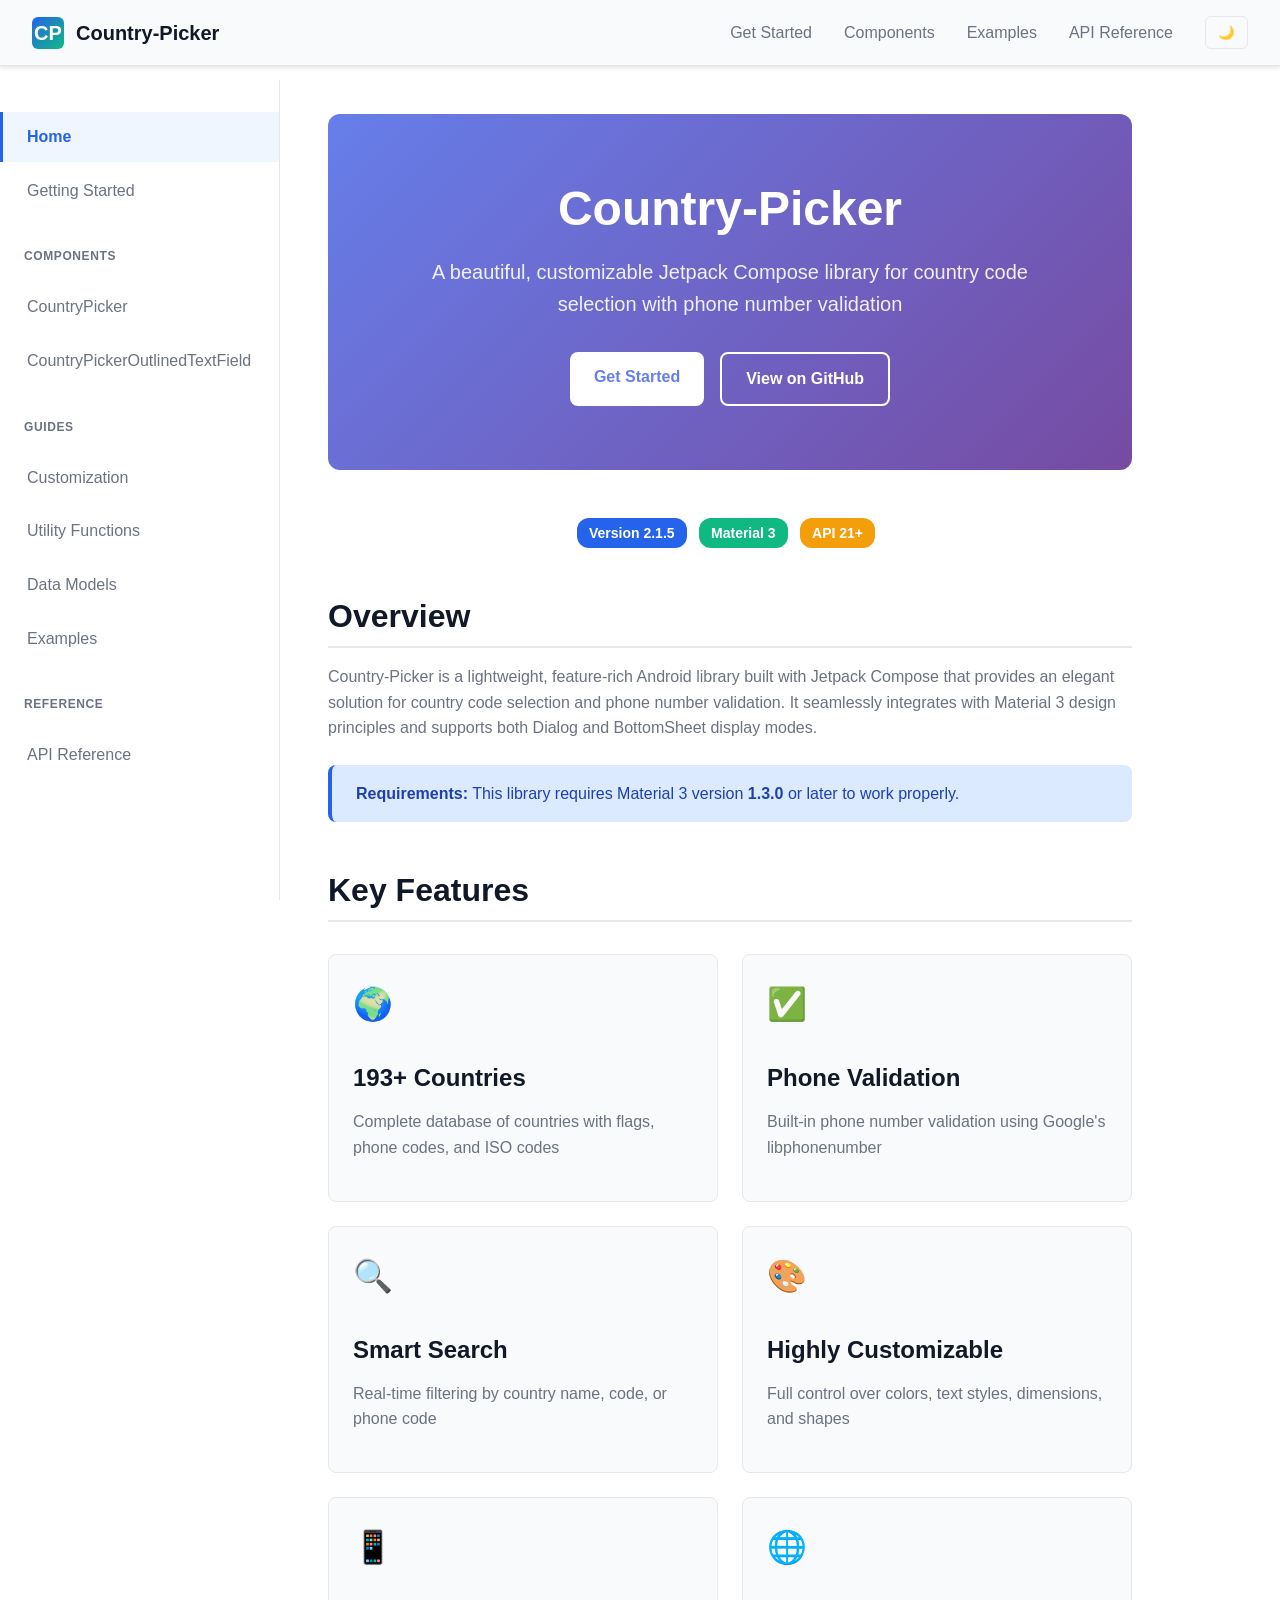
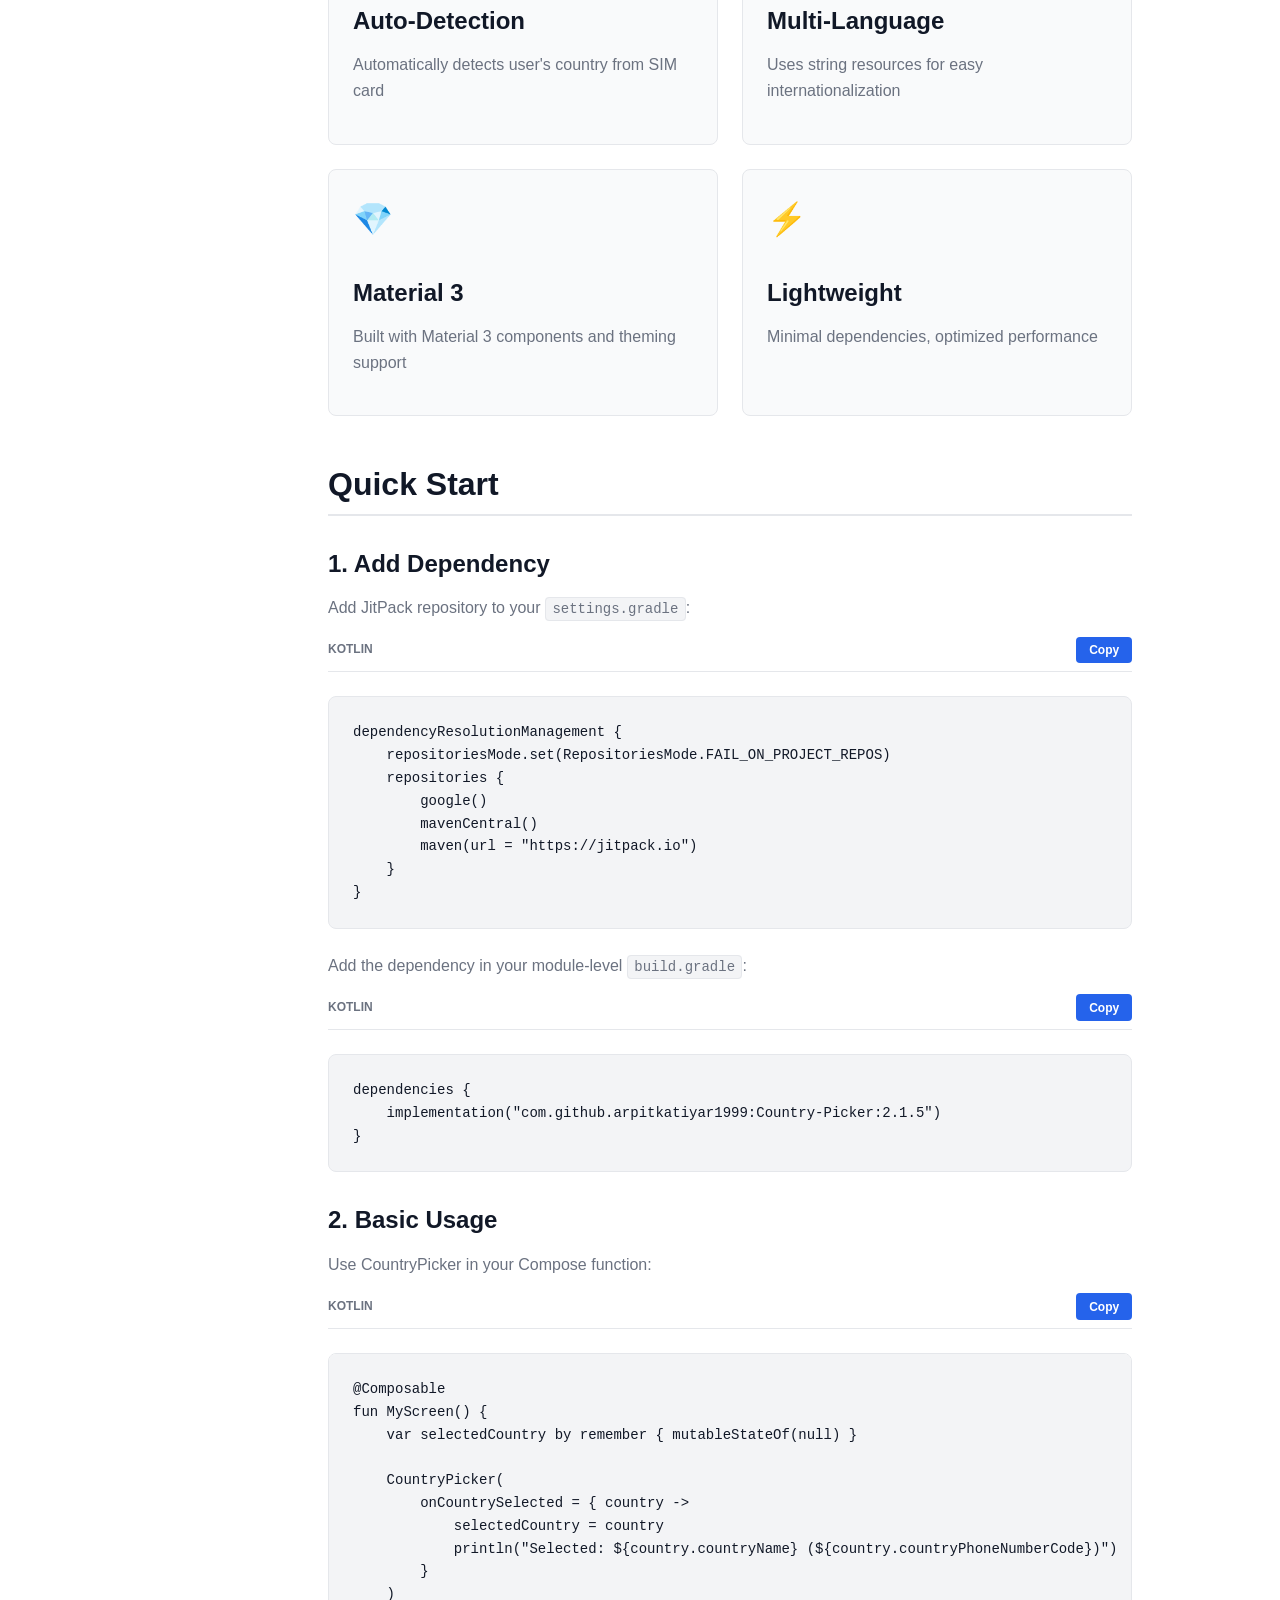
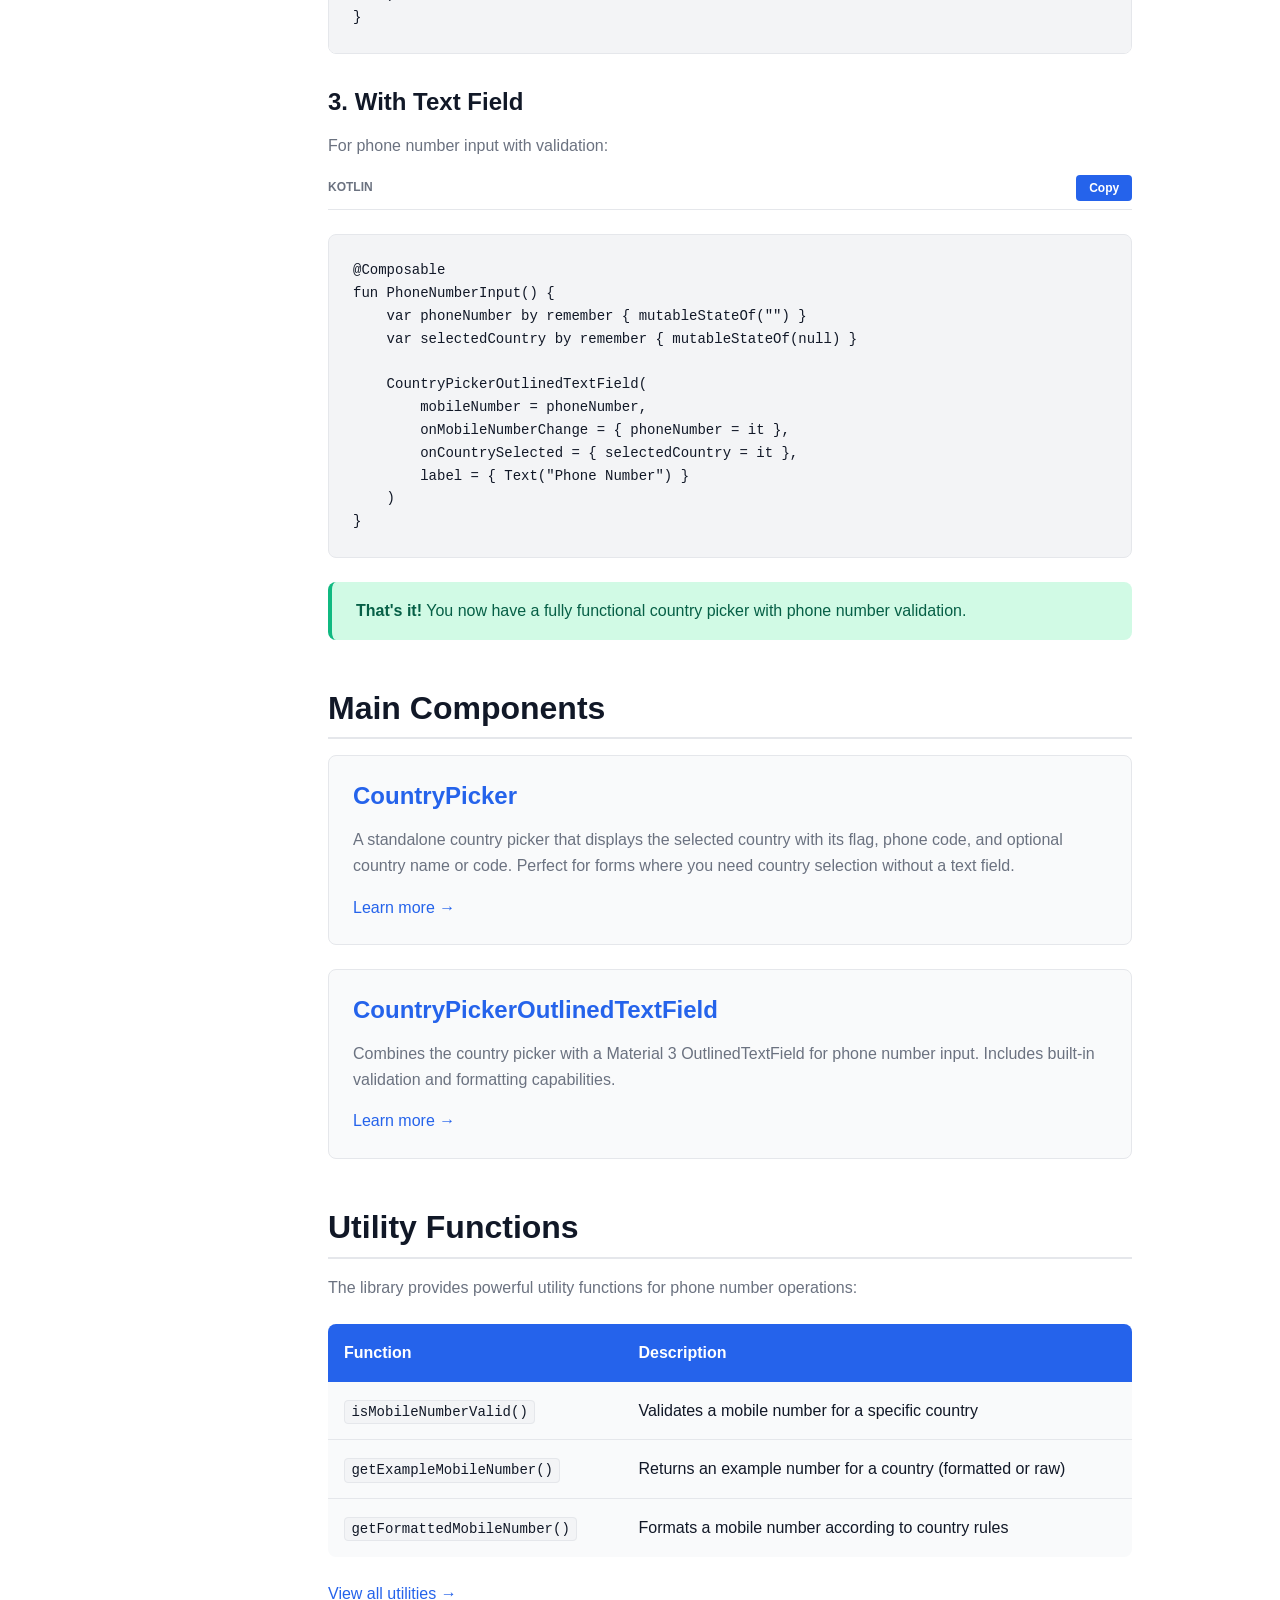
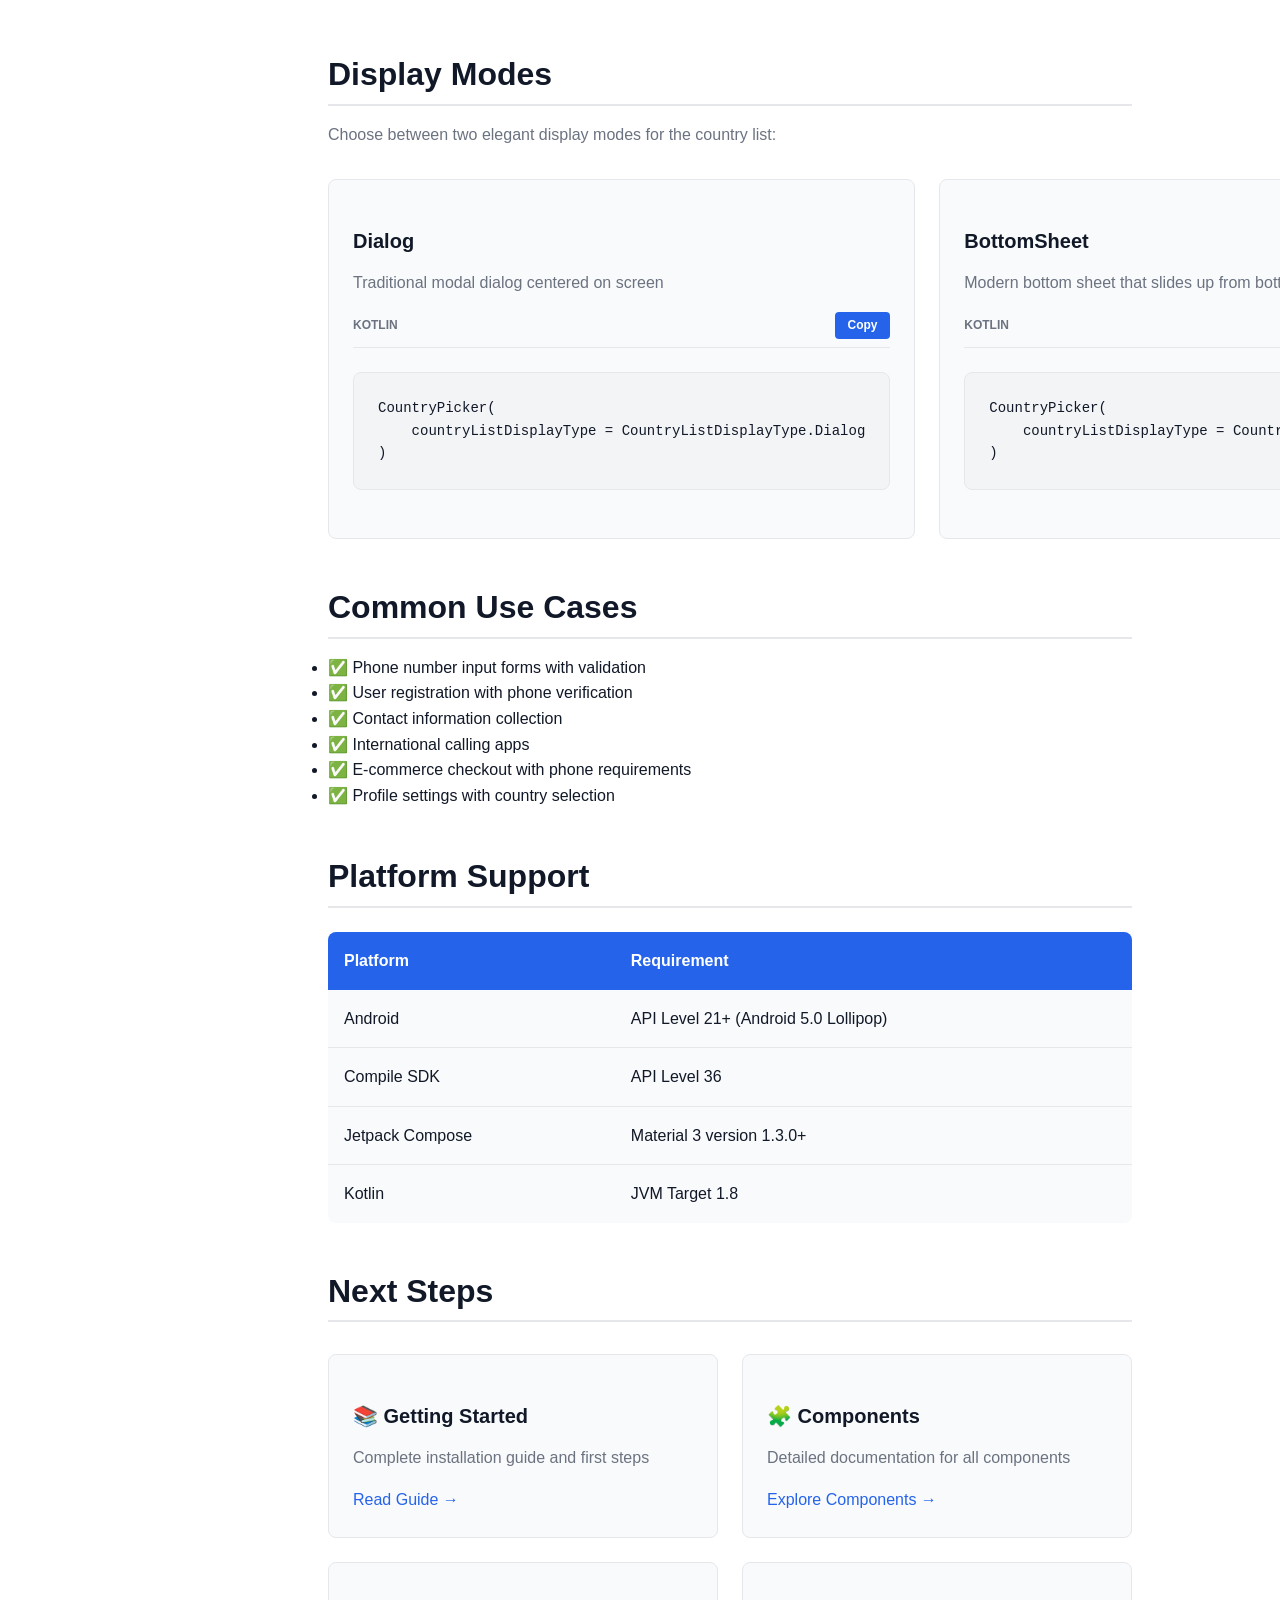
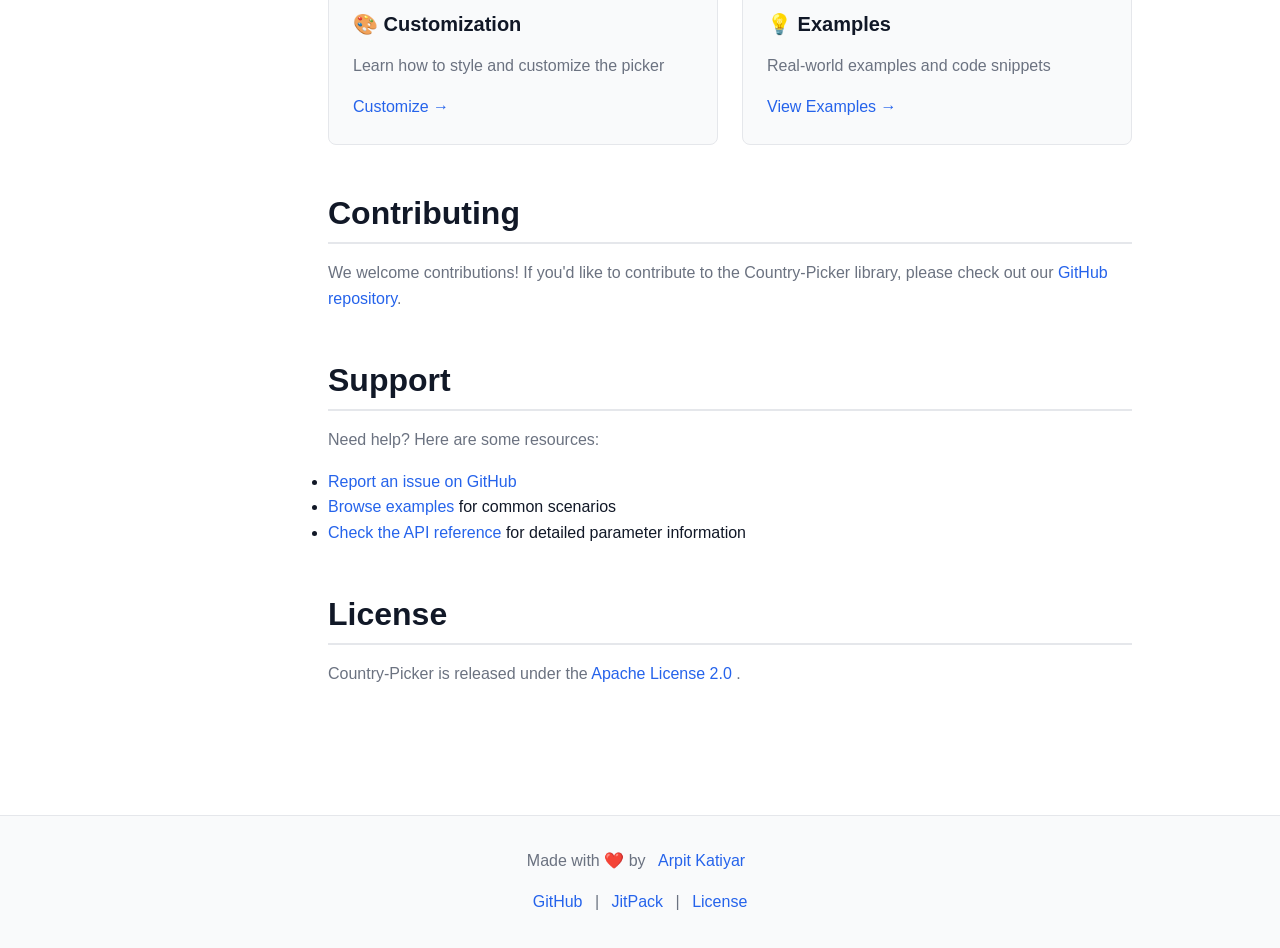
==== docs/index.html @ 45436aeb "feat(docs): Add documentation website Adds a new static documentation website for the library, built" ====
<!DOCTYPE html>
<html lang="en">
<head>
    <meta charset="UTF-8">
    <meta name="viewport" content="width=device-width, initial-scale=1.0">
    <meta name="description" content="Country-Picker - A beautiful Jetpack Compose library for country code selection with phone number validation">
    <meta name="keywords" content="Android, Jetpack Compose, Country Picker, Phone Number, Kotlin, Material 3">
    <meta name="author" content="Arpit Katiyar">
    <title>Country-Picker Documentation - Jetpack Compose Country Code Picker</title>
    <link rel="stylesheet" href="assets/css/style.css">
</head>
<body>
    <!-- Header -->
    <header>
        <div class="header-container">
            <a href="index.html" class="logo">
                <div class="logo-icon">CP</div>
                <span>Country-Picker</span>
            </a>
            <nav class="header-nav">
                <a href="getting-started.html">Get Started</a>
                <a href="components.html">Components</a>
                <a href="examples.html">Examples</a>
                <a href="api-reference.html">API Reference</a>
                <button class="theme-toggle" id="themeToggle" aria-label="Toggle theme">
                    <span id="themeIcon">🌙</span>
                </button>
                <button class="mobile-menu-toggle" id="mobileMenuToggle" aria-label="Toggle menu">
                    ☰
                </button>
            </nav>
        </div>
    </header>

    <!-- Main Container -->
    <div class="container">
        <!-- Sidebar Navigation -->
        <aside class="sidebar" id="sidebar">
            <nav>
                <ul>
                    <li><a href="index.html" class="active">Home</a></li>
                    <li><a href="getting-started.html">Getting Started</a></li>
                </ul>

                <div class="nav-section">
                    <div class="nav-section-title">Components</div>
                    <ul>
                        <li><a href="components.html#countrypicker">CountryPicker</a></li>
                        <li><a href="components.html#textfield">CountryPickerOutlinedTextField</a></li>
                    </ul>
                </div>

                <div class="nav-section">
                    <div class="nav-section-title">Guides</div>
                    <ul>
                        <li><a href="customization.html">Customization</a></li>
                        <li><a href="utilities.html">Utility Functions</a></li>
                        <li><a href="models.html">Data Models</a></li>
                        <li><a href="examples.html">Examples</a></li>
                    </ul>
                </div>

                <div class="nav-section">
                    <div class="nav-section-title">Reference</div>
                    <ul>
                        <li><a href="api-reference.html">API Reference</a></li>
                    </ul>
                </div>
            </nav>
        </aside>

        <!-- Main Content -->
        <main class="main-content">
            <!-- Hero Section -->
            <section class="hero">
                <h1>Country-Picker</h1>
                <p>A beautiful, customizable Jetpack Compose library for country code selection with phone number validation</p>
                <div class="hero-buttons">
                    <a href="getting-started.html" class="btn btn-primary">Get Started</a>
                    <a href="https://github.com/arpitkatiyar1999/Country-Picker" class="btn btn-secondary" target="_blank">View on GitHub</a>
                </div>
            </section>

            <!-- Version & Platform Info -->
            <div style="text-align: center; margin-bottom: 3rem;">
                <span class="badge badge-primary">Version 2.1.5</span>
                <span class="badge badge-success">Material 3</span>
                <span class="badge badge-warning">API 21+</span>
            </div>

            <!-- Overview -->
            <section>
                <h2>Overview</h2>
                <p>
                    Country-Picker is a lightweight, feature-rich Android library built with Jetpack Compose that provides
                    an elegant solution for country code selection and phone number validation. It seamlessly integrates
                    with Material 3 design principles and supports both Dialog and BottomSheet display modes.
                </p>

                <div class="alert alert-info">
                    <strong>Requirements:</strong> This library requires Material 3 version <strong>1.3.0</strong> or later to work properly.
                </div>
            </section>

            <!-- Key Features -->
            <section>
                <h2>Key Features</h2>
                <div class="feature-grid">
                    <div class="feature-card">
                        <div class="feature-icon">🌍</div>
                        <h3>193+ Countries</h3>
                        <p>Complete database of countries with flags, phone codes, and ISO codes</p>
                    </div>

                    <div class="feature-card">
                        <div class="feature-icon">✅</div>
                        <h3>Phone Validation</h3>
                        <p>Built-in phone number validation using Google's libphonenumber</p>
                    </div>

                    <div class="feature-card">
                        <div class="feature-icon">🔍</div>
                        <h3>Smart Search</h3>
                        <p>Real-time filtering by country name, code, or phone code</p>
                    </div>

                    <div class="feature-card">
                        <div class="feature-icon">🎨</div>
                        <h3>Highly Customizable</h3>
                        <p>Full control over colors, text styles, dimensions, and shapes</p>
                    </div>

                    <div class="feature-card">
                        <div class="feature-icon">📱</div>
                        <h3>Auto-Detection</h3>
                        <p>Automatically detects user's country from SIM card</p>
                    </div>

                    <div class="feature-card">
                        <div class="feature-icon">🌐</div>
                        <h3>Multi-Language</h3>
                        <p>Uses string resources for easy internationalization</p>
                    </div>

                    <div class="feature-card">
                        <div class="feature-icon">💎</div>
                        <h3>Material 3</h3>
                        <p>Built with Material 3 components and theming support</p>
                    </div>

                    <div class="feature-card">
                        <div class="feature-icon">⚡</div>
                        <h3>Lightweight</h3>
                        <p>Minimal dependencies, optimized performance</p>
                    </div>
                </div>
            </section>

            <!-- Quick Start -->
            <section>
                <h2>Quick Start</h2>
                <h3>1. Add Dependency</h3>
                <p>Add JitPack repository to your <code>settings.gradle</code>:</p>

                <pre><code class="language-kotlin">dependencyResolutionManagement {
    repositoriesMode.set(RepositoriesMode.FAIL_ON_PROJECT_REPOS)
    repositories {
        google()
        mavenCentral()
        maven(url = "https://jitpack.io")
    }
}</code></pre>

                <p>Add the dependency in your module-level <code>build.gradle</code>:</p>

                <pre><code class="language-kotlin">dependencies {
    implementation("com.github.arpitkatiyar1999:Country-Picker:2.1.5")
}</code></pre>

                <h3>2. Basic Usage</h3>
                <p>Use CountryPicker in your Compose function:</p>

                <pre><code class="language-kotlin">@Composable
fun MyScreen() {
    var selectedCountry by remember { mutableStateOf<CountryDetails?>(null) }

    CountryPicker(
        onCountrySelected = { country ->
            selectedCountry = country
            println("Selected: ${country.countryName} (${country.countryPhoneNumberCode})")
        }
    )
}</code></pre>

                <h3>3. With Text Field</h3>
                <p>For phone number input with validation:</p>

                <pre><code class="language-kotlin">@Composable
fun PhoneNumberInput() {
    var phoneNumber by remember { mutableStateOf("") }
    var selectedCountry by remember { mutableStateOf<CountryDetails?>(null) }

    CountryPickerOutlinedTextField(
        mobileNumber = phoneNumber,
        onMobileNumberChange = { phoneNumber = it },
        onCountrySelected = { selectedCountry = it },
        label = { Text("Phone Number") }
    )
}</code></pre>

                <div class="alert alert-success">
                    <strong>That's it!</strong> You now have a fully functional country picker with phone number validation.
                </div>
            </section>

            <!-- Components Overview -->
            <section>
                <h2>Main Components</h2>

                <div class="card">
                    <h3>CountryPicker</h3>
                    <p>
                        A standalone country picker that displays the selected country with its flag, phone code,
                        and optional country name or code. Perfect for forms where you need country selection
                        without a text field.
                    </p>
                    <a href="components.html#countrypicker">Learn more →</a>
                </div>

                <div class="card">
                    <h3>CountryPickerOutlinedTextField</h3>
                    <p>
                        Combines the country picker with a Material 3 OutlinedTextField for phone number input.
                        Includes built-in validation and formatting capabilities.
                    </p>
                    <a href="components.html#textfield">Learn more →</a>
                </div>
            </section>

            <!-- Utility Functions -->
            <section>
                <h2>Utility Functions</h2>
                <p>The library provides powerful utility functions for phone number operations:</p>

                <table>
                    <thead>
                        <tr>
                            <th>Function</th>
                            <th>Description</th>
                        </tr>
                    </thead>
                    <tbody>
                        <tr>
                            <td><code>isMobileNumberValid()</code></td>
                            <td>Validates a mobile number for a specific country</td>
                        </tr>
                        <tr>
                            <td><code>getExampleMobileNumber()</code></td>
                            <td>Returns an example number for a country (formatted or raw)</td>
                        </tr>
                        <tr>
                            <td><code>getFormattedMobileNumber()</code></td>
                            <td>Formats a mobile number according to country rules</td>
                        </tr>
                    </tbody>
                </table>

                <a href="utilities.html">View all utilities →</a>
            </section>

            <!-- Display Modes -->
            <section>
                <h2>Display Modes</h2>
                <p>Choose between two elegant display modes for the country list:</p>

                <div class="feature-grid" style="grid-template-columns: repeat(2, 1fr);">
                    <div class="feature-card">
                        <h4>Dialog</h4>
                        <p>Traditional modal dialog centered on screen</p>
                        <pre><code class="language-kotlin">CountryPicker(
    countryListDisplayType = CountryListDisplayType.Dialog
)</code></pre>
                    </div>

                    <div class="feature-card">
                        <h4>BottomSheet</h4>
                        <p>Modern bottom sheet that slides up from bottom</p>
                        <pre><code class="language-kotlin">CountryPicker(
    countryListDisplayType = CountryListDisplayType.BottomSheet
)</code></pre>
                    </div>
                </div>
            </section>

            <!-- Example Use Cases -->
            <section>
                <h2>Common Use Cases</h2>
                <ul>
                    <li>✅ Phone number input forms with validation</li>
                    <li>✅ User registration with phone verification</li>
                    <li>✅ Contact information collection</li>
                    <li>✅ International calling apps</li>
                    <li>✅ E-commerce checkout with phone requirements</li>
                    <li>✅ Profile settings with country selection</li>
                </ul>
            </section>

            <!-- Browser Compatibility -->
            <section>
                <h2>Platform Support</h2>
                <table>
                    <thead>
                        <tr>
                            <th>Platform</th>
                            <th>Requirement</th>
                        </tr>
                    </thead>
                    <tbody>
                        <tr>
                            <td>Android</td>
                            <td>API Level 21+ (Android 5.0 Lollipop)</td>
                        </tr>
                        <tr>
                            <td>Compile SDK</td>
                            <td>API Level 36</td>
                        </tr>
                        <tr>
                            <td>Jetpack Compose</td>
                            <td>Material 3 version 1.3.0+</td>
                        </tr>
                        <tr>
                            <td>Kotlin</td>
                            <td>JVM Target 1.8</td>
                        </tr>
                    </tbody>
                </table>
            </section>

            <!-- Next Steps -->
            <section>
                <h2>Next Steps</h2>
                <div class="feature-grid">
                    <div class="feature-card">
                        <h4>📚 Getting Started</h4>
                        <p>Complete installation guide and first steps</p>
                        <a href="getting-started.html">Read Guide →</a>
                    </div>

                    <div class="feature-card">
                        <h4>🧩 Components</h4>
                        <p>Detailed documentation for all components</p>
                        <a href="components.html">Explore Components →</a>
                    </div>

                    <div class="feature-card">
                        <h4>🎨 Customization</h4>
                        <p>Learn how to style and customize the picker</p>
                        <a href="customization.html">Customize →</a>
                    </div>

                    <div class="feature-card">
                        <h4>💡 Examples</h4>
                        <p>Real-world examples and code snippets</p>
                        <a href="examples.html">View Examples →</a>
                    </div>
                </div>
            </section>

            <!-- Contributing -->
            <section>
                <h2>Contributing</h2>
                <p>
                    We welcome contributions! If you'd like to contribute to the Country-Picker library,
                    please check out our
                    <a href="https://github.com/arpitkatiyar1999/Country-Picker" target="_blank">GitHub repository</a>.
                </p>
            </section>

            <!-- Support -->
            <section>
                <h2>Support</h2>
                <p>Need help? Here are some resources:</p>
                <ul>
                    <li>
                        <a href="https://github.com/arpitkatiyar1999/Country-Picker/issues" target="_blank">
                            Report an issue on GitHub
                        </a>
                    </li>
                    <li>
                        <a href="examples.html">Browse examples</a> for common scenarios
                    </li>
                    <li>
                        <a href="api-reference.html">Check the API reference</a> for detailed parameter information
                    </li>
                </ul>
            </section>

            <!-- License -->
            <section>
                <h2>License</h2>
                <p>
                    Country-Picker is released under the
                    <a href="https://github.com/arpitkatiyar1999/Country-Picker/blob/master/LICENSE" target="_blank">
                        Apache License 2.0
                    </a>.
                </p>
            </section>
        </main>
    </div>

    <!-- Footer -->
    <footer>
        <p>
            Made with ❤️ by <a href="https://github.com/arpitkatiyar1999" target="_blank">Arpit Katiyar</a>
        </p>
        <p>
            <a href="https://github.com/arpitkatiyar1999/Country-Picker" target="_blank">GitHub</a> |
            <a href="https://jitpack.io/#arpitkatiyar1999/Country-Picker" target="_blank">JitPack</a> |
            <a href="https://github.com/arpitkatiyar1999/Country-Picker/blob/master/LICENSE" target="_blank">License</a>
        </p>
    </footer>

    <!-- JavaScript -->
    <script src="assets/js/main.js"></script>
</body>
</html>
---- docs/assets/css/style.css ----
/* ===========================
   Country-Picker Documentation
   Modern, Responsive Styles
   =========================== */

:root {
  /* Light Mode Colors */
  --primary-color: #2563eb;
  --primary-hover: #1d4ed8;
  --secondary-color: #10b981;
  --background: #ffffff;
  --surface: #f9fafb;
  --text-primary: #111827;
  --text-secondary: #6b7280;
  --border-color: #e5e7eb;
  --code-bg: #f3f4f6;
  --sidebar-bg: #ffffff;
  --nav-active: #eff6ff;
  --shadow: rgba(0, 0, 0, 0.1);

  /* Code Highlighting */
  --code-keyword: #d73a49;
  --code-string: #032f62;
  --code-function: #6f42c1;
  --code-comment: #6a737d;
}

[data-theme="dark"] {
  --primary-color: #3b82f6;
  --primary-hover: #60a5fa;
  --secondary-color: #34d399;
  --background: #111827;
  --surface: #1f2937;
  --text-primary: #f9fafb;
  --text-secondary: #9ca3af;
  --border-color: #374151;
  --code-bg: #1f2937;
  --sidebar-bg: #1f2937;
  --nav-active: #1e3a8a;
  --shadow: rgba(0, 0, 0, 0.3);

  --code-keyword: #ff7b72;
  --code-string: #a5d6ff;
  --code-function: #d2a8ff;
  --code-comment: #8b949e;
}

* {
  margin: 0;
  padding: 0;
  box-sizing: border-box;
}

body {
  font-family: -apple-system, BlinkMacSystemFont, 'Segoe UI', 'Roboto', 'Oxygen',
    'Ubuntu', 'Cantarell', 'Fira Sans', 'Droid Sans', 'Helvetica Neue', sans-serif;
  background-color: var(--background);
  color: var(--text-primary);
  line-height: 1.6;
  transition: background-color 0.3s, color 0.3s;
}

/* ==================
   Header & Navigation
   ================== */

header {
  background-color: var(--surface);
  border-bottom: 1px solid var(--border-color);
  position: sticky;
  top: 0;
  z-index: 1000;
  box-shadow: 0 2px 4px var(--shadow);
}

.header-container {
  max-width: 1400px;
  margin: 0 auto;
  padding: 1rem 2rem;
  display: flex;
  justify-content: space-between;
  align-items: center;
}

.logo {
  display: flex;
  align-items: center;
  gap: 0.75rem;
  text-decoration: none;
  color: var(--text-primary);
  font-weight: 700;
  font-size: 1.25rem;
}

.logo-icon {
  width: 32px;
  height: 32px;
  background: linear-gradient(135deg, var(--primary-color), var(--secondary-color));
  border-radius: 6px;
  display: flex;
  align-items: center;
  justify-content: center;
  color: white;
  font-weight: bold;
}

.header-nav {
  display: flex;
  align-items: center;
  gap: 2rem;
}

.header-nav a {
  color: var(--text-secondary);
  text-decoration: none;
  font-weight: 500;
  transition: color 0.2s;
}

.header-nav a:hover {
  color: var(--primary-color);
}

.theme-toggle {
  background: none;
  border: 1px solid var(--border-color);
  border-radius: 6px;
  padding: 0.5rem 0.75rem;
  cursor: pointer;
  color: var(--text-primary);
  transition: all 0.2s;
}

.theme-toggle:hover {
  background-color: var(--code-bg);
  border-color: var(--primary-color);
}

.mobile-menu-toggle {
  display: none;
  background: none;
  border: none;
  font-size: 1.5rem;
  cursor: pointer;
  color: var(--text-primary);
}

/* ==================
   Layout
   ================== */

.container {
  display: flex;
  max-width: 1400px;
  margin: 0 auto;
  min-height: calc(100vh - 80px);
}

/* Sidebar */
.sidebar {
  width: 280px;
  background-color: var(--sidebar-bg);
  border-right: 1px solid var(--border-color);
  padding: 2rem 0;
  position: sticky;
  top: 80px;
  height: calc(100vh - 80px);
  overflow-y: auto;
  transition: transform 0.3s ease;
}

.sidebar::-webkit-scrollbar {
  width: 6px;
}

.sidebar::-webkit-scrollbar-thumb {
  background-color: var(--border-color);
  border-radius: 3px;
}

.sidebar nav ul {
  list-style: none;
}

.sidebar nav ul li {
  margin-bottom: 0.25rem;
}

.sidebar nav a {
  display: block;
  padding: 0.75rem 1.5rem;
  color: var(--text-secondary);
  text-decoration: none;
  transition: all 0.2s;
  border-left: 3px solid transparent;
}

.sidebar nav a:hover {
  color: var(--primary-color);
  background-color: var(--surface);
}

.sidebar nav a.active {
  color: var(--primary-color);
  background-color: var(--nav-active);
  border-left-color: var(--primary-color);
  font-weight: 600;
}

.nav-section {
  margin-top: 1.5rem;
}

.nav-section-title {
  font-size: 0.75rem;
  text-transform: uppercase;
  letter-spacing: 0.05em;
  font-weight: 700;
  color: var(--text-secondary);
  padding: 0.5rem 1.5rem;
  margin-bottom: 0.5rem;
}

/* Main Content */
.main-content {
  flex: 1;
  padding: 3rem;
  max-width: 900px;
}

/* ==================
   Typography
   ================== */

h1, h2, h3, h4, h5, h6 {
  color: var(--text-primary);
  font-weight: 700;
  line-height: 1.3;
  margin-bottom: 1rem;
}

h1 {
  font-size: 2.5rem;
  margin-bottom: 1.5rem;
}

h2 {
  font-size: 2rem;
  margin-top: 3rem;
  padding-bottom: 0.5rem;
  border-bottom: 2px solid var(--border-color);
}

h3 {
  font-size: 1.5rem;
  margin-top: 2rem;
}

h4 {
  font-size: 1.25rem;
  margin-top: 1.5rem;
}

p {
  margin-bottom: 1rem;
  color: var(--text-secondary);
}

a {
  color: var(--primary-color);
  text-decoration: none;
}

a:hover {
  text-decoration: underline;
}

/* ==================
   Components
   ================== */

/* Hero Section */
.hero {
  text-align: center;
  padding: 4rem 0;
  background: linear-gradient(135deg, #667eea 0%, #764ba2 100%);
  color: white;
  border-radius: 12px;
  margin-bottom: 3rem;
}

.hero h1 {
  color: white;
  font-size: 3rem;
  margin-bottom: 1rem;
}

.hero p {
  color: rgba(255, 255, 255, 0.9);
  font-size: 1.25rem;
  max-width: 600px;
  margin: 0 auto 2rem;
}

.hero-buttons {
  display: flex;
  gap: 1rem;
  justify-content: center;
  flex-wrap: wrap;
}

/* Buttons */
.btn {
  display: inline-block;
  padding: 0.75rem 1.5rem;
  border-radius: 8px;
  font-weight: 600;
  text-decoration: none;
  transition: all 0.2s;
  border: none;
  cursor: pointer;
  font-size: 1rem;
}

.btn-primary {
  background-color: white;
  color: #667eea;
}

.btn-primary:hover {
  transform: translateY(-2px);
  box-shadow: 0 4px 12px rgba(0, 0, 0, 0.2);
}

.btn-secondary {
  background-color: transparent;
  color: white;
  border: 2px solid white;
}

.btn-secondary:hover {
  background-color: rgba(255, 255, 255, 0.1);
}

/* Badges */
.badge {
  display: inline-block;
  padding: 0.25rem 0.75rem;
  border-radius: 12px;
  font-size: 0.875rem;
  font-weight: 600;
  margin-right: 0.5rem;
}

.badge-primary {
  background-color: var(--primary-color);
  color: white;
}

.badge-success {
  background-color: var(--secondary-color);
  color: white;
}

.badge-warning {
  background-color: #f59e0b;
  color: white;
}

/* Cards */
.card {
  background-color: var(--surface);
  border: 1px solid var(--border-color);
  border-radius: 8px;
  padding: 1.5rem;
  margin-bottom: 1.5rem;
}

.card h3 {
  margin-top: 0;
  color: var(--primary-color);
}

.feature-grid {
  display: grid;
  grid-template-columns: repeat(auto-fit, minmax(280px, 1fr));
  gap: 1.5rem;
  margin: 2rem 0;
}

.feature-card {
  background-color: var(--surface);
  border: 1px solid var(--border-color);
  border-radius: 8px;
  padding: 1.5rem;
  transition: all 0.3s;
}

.feature-card:hover {
  transform: translateY(-4px);
  box-shadow: 0 8px 16px var(--shadow);
  border-color: var(--primary-color);
}

.feature-icon {
  font-size: 2rem;
  margin-bottom: 1rem;
}

/* Code Blocks */
pre {
  background-color: var(--code-bg);
  border: 1px solid var(--border-color);
  border-radius: 8px;
  padding: 1.5rem;
  overflow-x: auto;
  margin: 1.5rem 0;
  position: relative;
}

code {
  font-family: 'Fira Code', 'Consolas', 'Monaco', 'Courier New', monospace;
  font-size: 0.875rem;
  line-height: 1.6;
}

pre code {
  background: none;
  padding: 0;
  border: none;
}

p code, li code, td code {
  background-color: var(--code-bg);
  padding: 0.2rem 0.4rem;
  border-radius: 4px;
  font-size: 0.875rem;
  border: 1px solid var(--border-color);
}

.code-header {
  display: flex;
  justify-content: space-between;
  align-items: center;
  margin-bottom: 1rem;
  padding-bottom: 0.5rem;
  border-bottom: 1px solid var(--border-color);
}

.code-language {
  font-size: 0.75rem;
  text-transform: uppercase;
  color: var(--text-secondary);
  font-weight: 600;
}

.copy-btn {
  background-color: var(--primary-color);
  color: white;
  border: none;
  padding: 0.4rem 0.8rem;
  border-radius: 4px;
  cursor: pointer;
  font-size: 0.75rem;
  font-weight: 600;
  transition: background-color 0.2s;
}

.copy-btn:hover {
  background-color: var(--primary-hover);
}

.copy-btn.copied {
  background-color: var(--secondary-color);
}

/* Tables */
table {
  width: 100%;
  border-collapse: collapse;
  margin: 1.5rem 0;
  background-color: var(--surface);
  border-radius: 8px;
  overflow: hidden;
}

thead {
  background-color: var(--primary-color);
  color: white;
}

th {
  padding: 1rem;
  text-align: left;
  font-weight: 600;
}

td {
  padding: 1rem;
  border-bottom: 1px solid var(--border-color);
}

tbody tr:hover {
  background-color: var(--code-bg);
}

tbody tr:last-child td {
  border-bottom: none;
}

/* Alerts */
.alert {
  padding: 1rem 1.5rem;
  border-radius: 8px;
  margin: 1.5rem 0;
  border-left: 4px solid;
}

.alert-info {
  background-color: #dbeafe;
  border-color: var(--primary-color);
  color: #1e40af;
}

.alert-warning {
  background-color: #fef3c7;
  border-color: #f59e0b;
  color: #92400e;
}

.alert-success {
  background-color: #d1fae5;
  border-color: var(--secondary-color);
  color: #065f46;
}

.alert-danger {
  background-color: #fee2e2;
  border-color: #ef4444;
  color: #991b1b;
}

[data-theme="dark"] .alert-info {
  background-color: #1e3a8a;
  color: #dbeafe;
}

[data-theme="dark"] .alert-warning {
  background-color: #78350f;
  color: #fef3c7;
}

[data-theme="dark"] .alert-success {
  background-color: #064e3b;
  color: #d1fae5;
}

[data-theme="dark"] .alert-danger {
  background-color: #7f1d1d;
  color: #fee2e2;
}

/* Tabs */
.tabs {
  border-bottom: 2px solid var(--border-color);
  margin-bottom: 1.5rem;
}

.tab-buttons {
  display: flex;
  gap: 1rem;
}

.tab-button {
  padding: 0.75rem 1.5rem;
  background: none;
  border: none;
  border-bottom: 3px solid transparent;
  cursor: pointer;
  font-weight: 600;
  color: var(--text-secondary);
  transition: all 0.2s;
}

.tab-button:hover {
  color: var(--primary-color);
}

.tab-button.active {
  color: var(--primary-color);
  border-bottom-color: var(--primary-color);
}

.tab-content {
  display: none;
}

.tab-content.active {
  display: block;
}

/* Footer */
footer {
  background-color: var(--surface);
  border-top: 1px solid var(--border-color);
  padding: 2rem;
  margin-top: 4rem;
  text-align: center;
  color: var(--text-secondary);
}

footer a {
  color: var(--primary-color);
  margin: 0 0.5rem;
}

/* ==================
   Responsive Design
   ================== */

@media (max-width: 968px) {
  .sidebar {
    position: fixed;
    left: 0;
    top: 80px;
    transform: translateX(-100%);
    z-index: 999;
    box-shadow: 2px 0 8px var(--shadow);
  }

  .sidebar.open {
    transform: translateX(0);
  }

  .mobile-menu-toggle {
    display: block;
  }

  .main-content {
    padding: 2rem 1.5rem;
  }

  .header-nav {
    gap: 1rem;
  }

  .header-nav a {
    display: none;
  }

  .hero h1 {
    font-size: 2rem;
  }

  .hero p {
    font-size: 1rem;
  }

  h1 {
    font-size: 2rem;
  }

  h2 {
    font-size: 1.5rem;
  }

  .feature-grid {
    grid-template-columns: 1fr;
  }

  table {
    font-size: 0.875rem;
  }

  th, td {
    padding: 0.75rem 0.5rem;
  }
}

@media (max-width: 640px) {
  .header-container {
    padding: 1rem;
  }

  .container {
    flex-direction: column;
  }

  .main-content {
    padding: 1.5rem 1rem;
  }

  pre {
    padding: 1rem;
  }

  .hero-buttons {
    flex-direction: column;
  }

  .btn {
    width: 100%;
  }
}

/* ==================
   Utilities
   ================== */

.mt-1 { margin-top: 0.5rem; }
.mt-2 { margin-top: 1rem; }
.mt-3 { margin-top: 1.5rem; }
.mt-4 { margin-top: 2rem; }

.mb-1 { margin-bottom: 0.5rem; }
.mb-2 { margin-bottom: 1rem; }
.mb-3 { margin-bottom: 1.5rem; }
.mb-4 { margin-bottom: 2rem; }

.text-center { text-align: center; }
.text-muted { color: var(--text-secondary); }

/* Scrollbar Styling */
::-webkit-scrollbar {
  width: 10px;
  height: 10px;
}

::-webkit-scrollbar-track {
  background: var(--surface);
}

::-webkit-scrollbar-thumb {
  background: var(--border-color);
  border-radius: 5px;
}

::-webkit-scrollbar-thumb:hover {
  background: var(--text-secondary);
}

/* Smooth Scroll */
html {
  scroll-behavior: smooth;
}

/* Selection */
::selection {
  background-color: var(--primary-color);
  color: white;
}
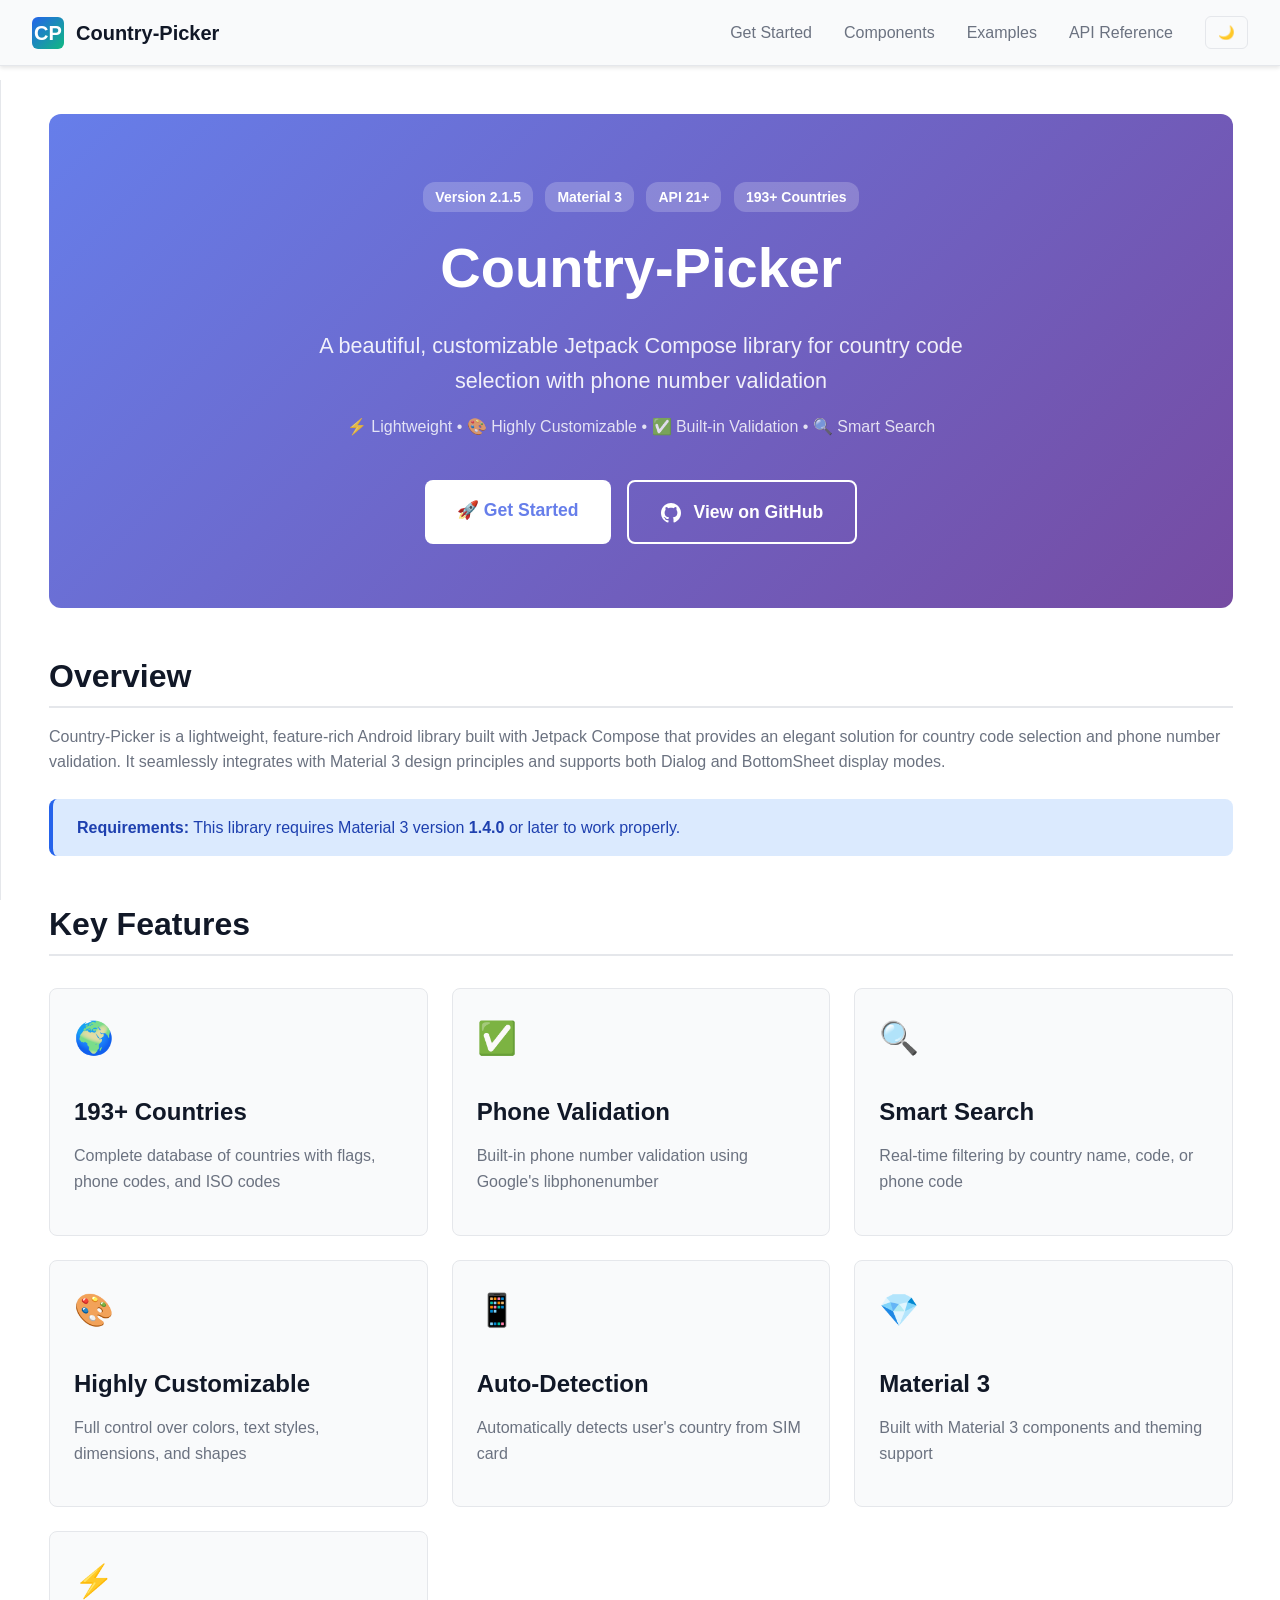
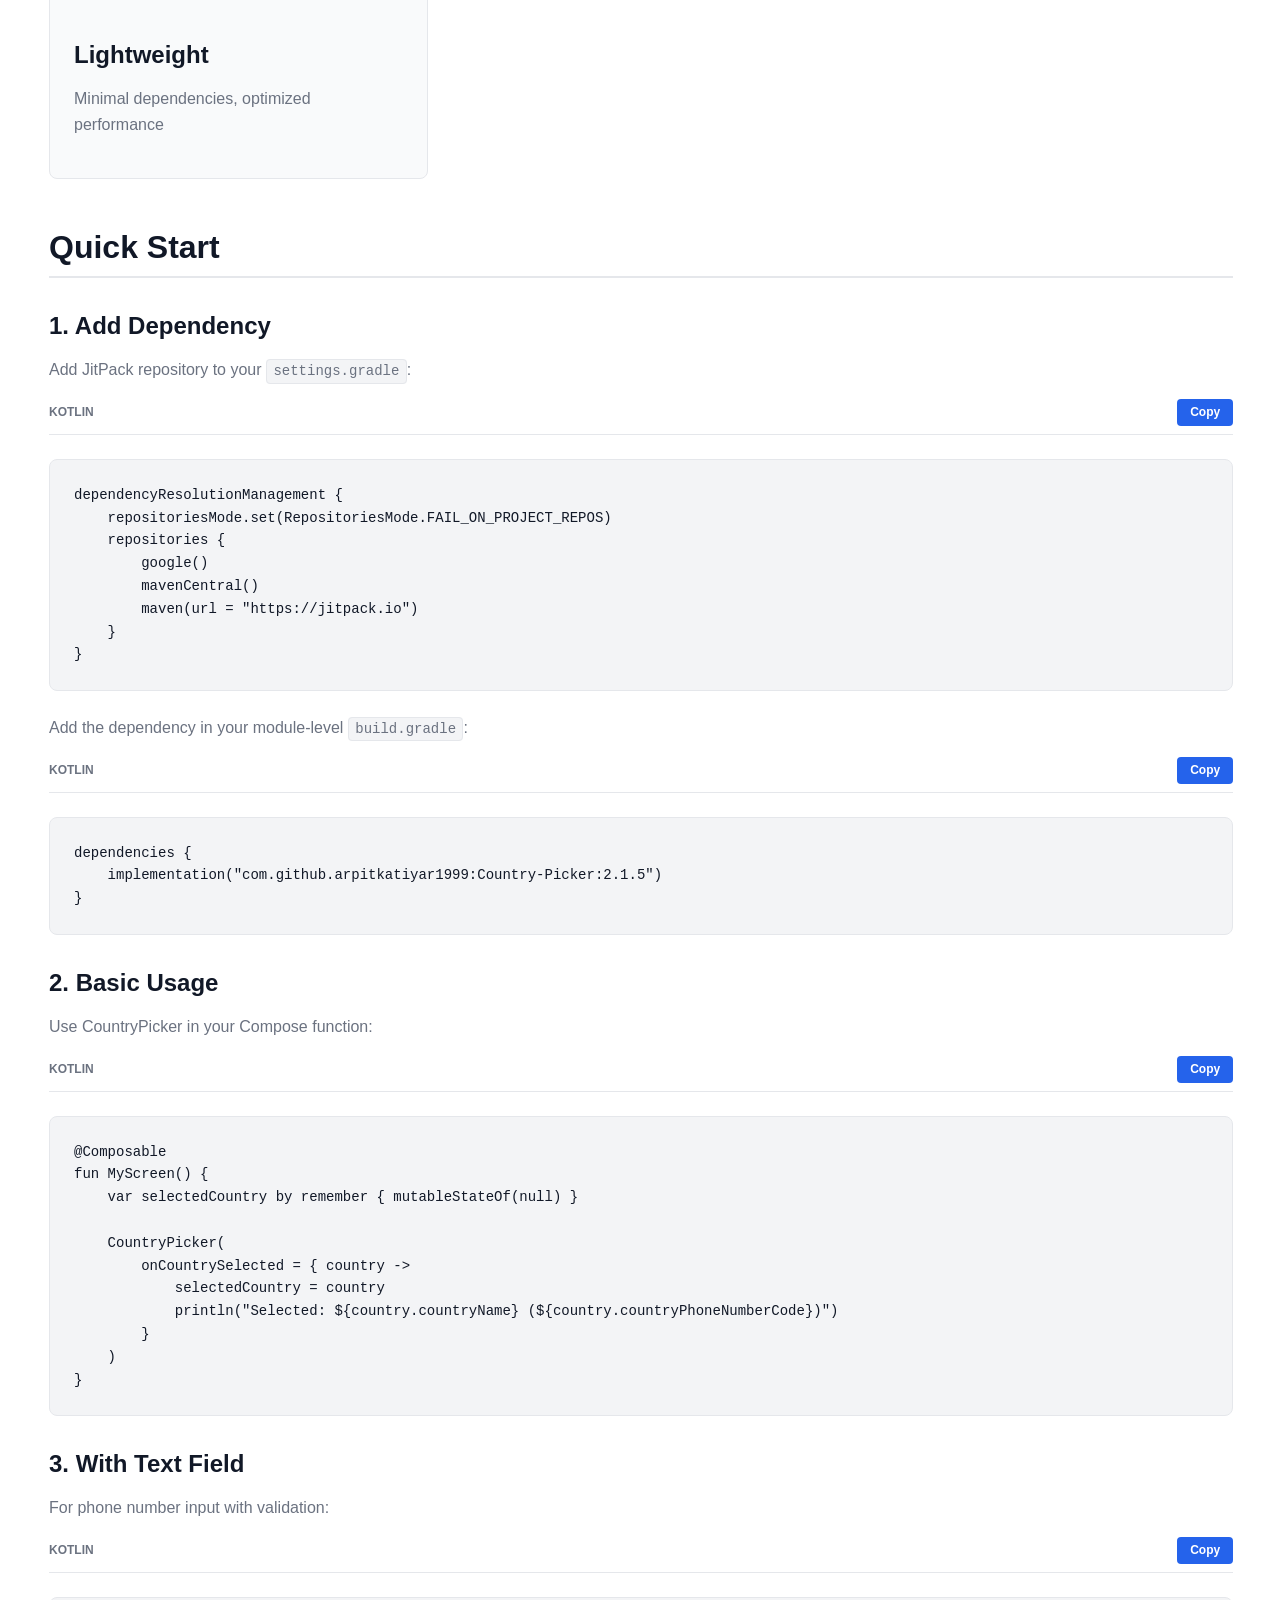
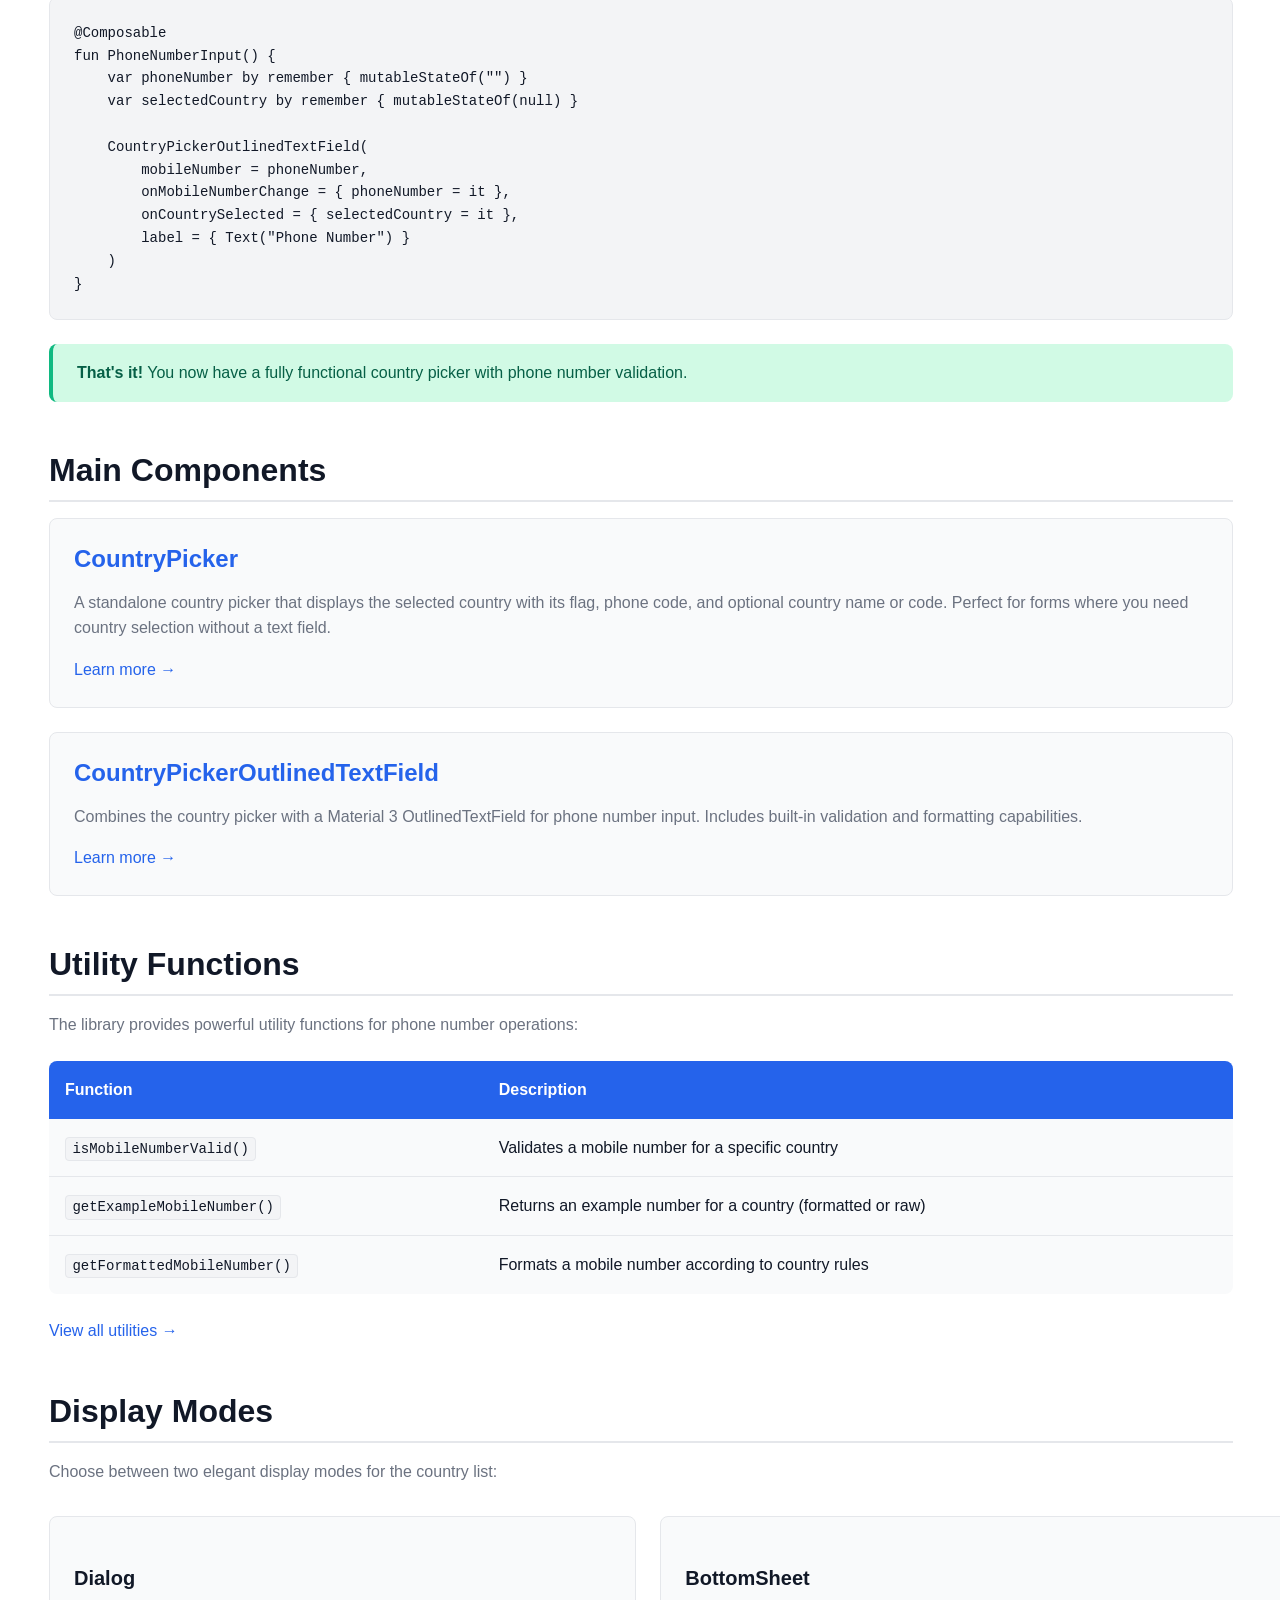
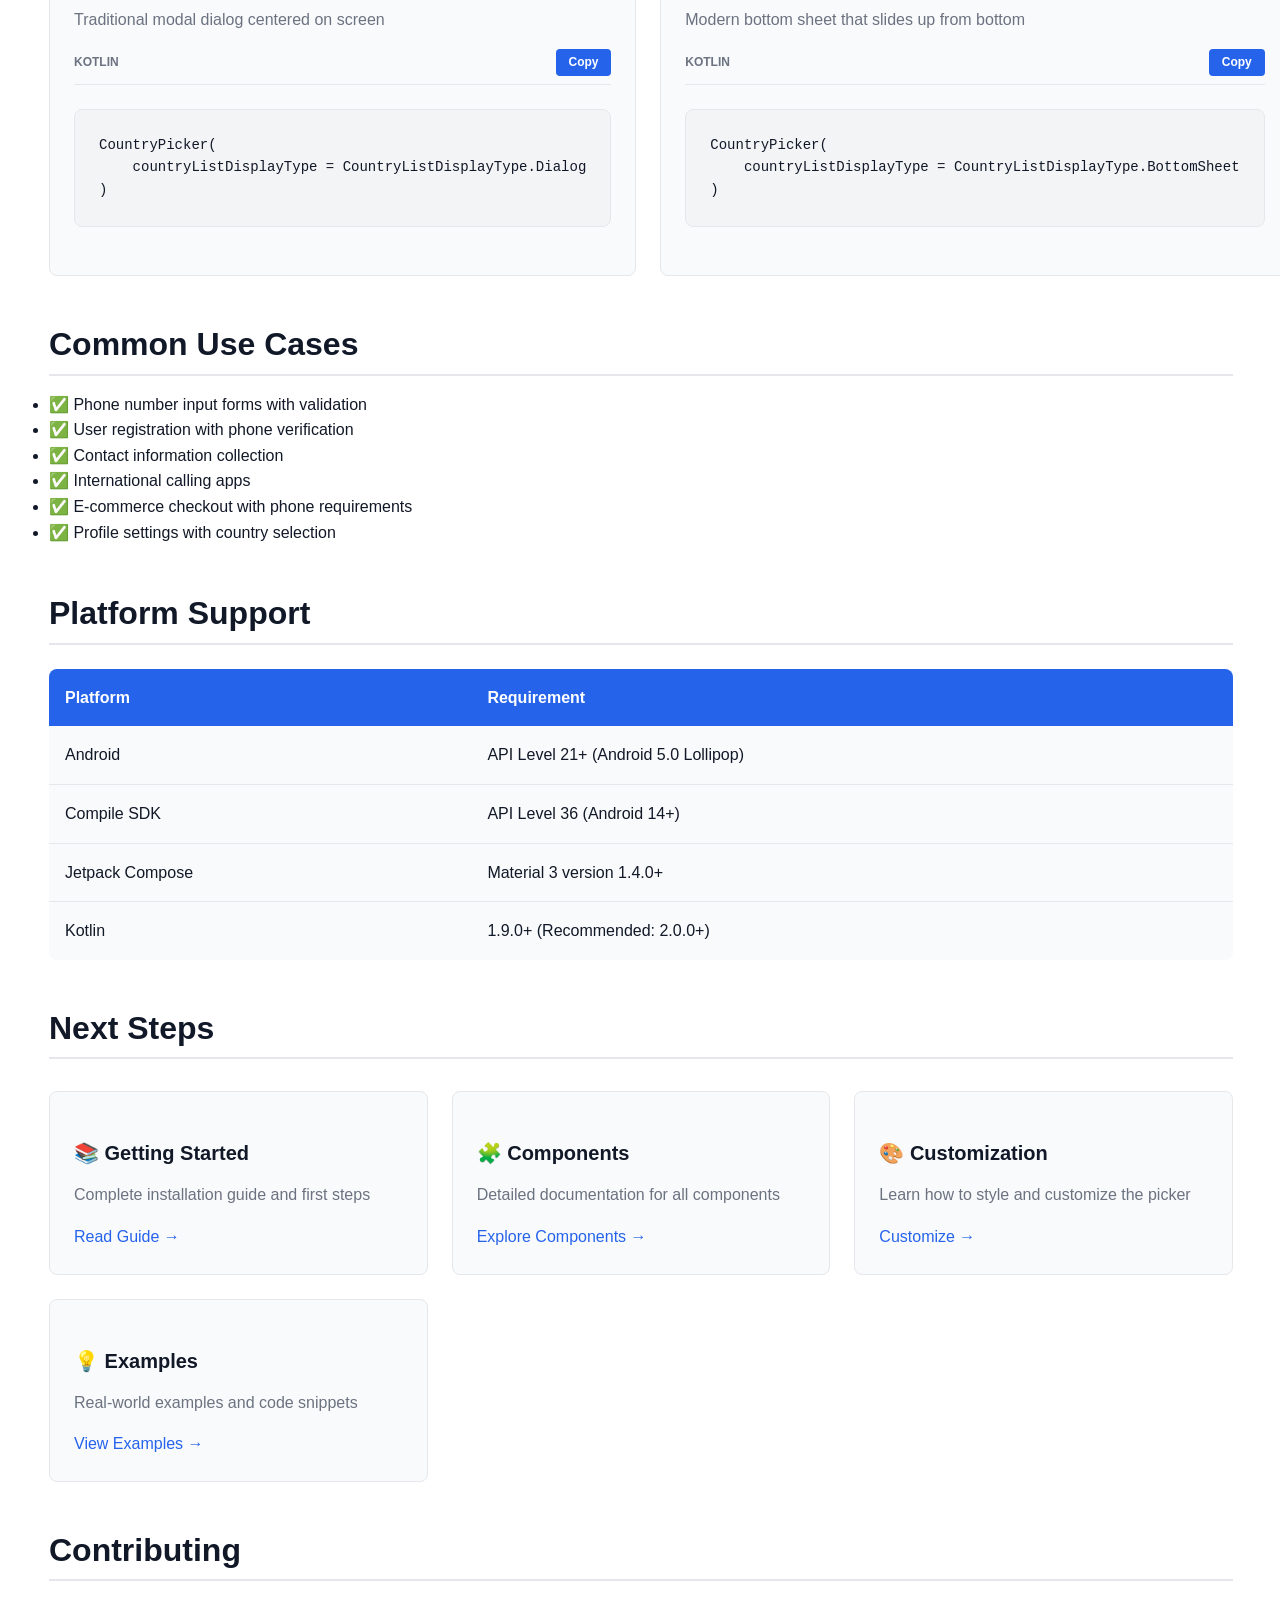
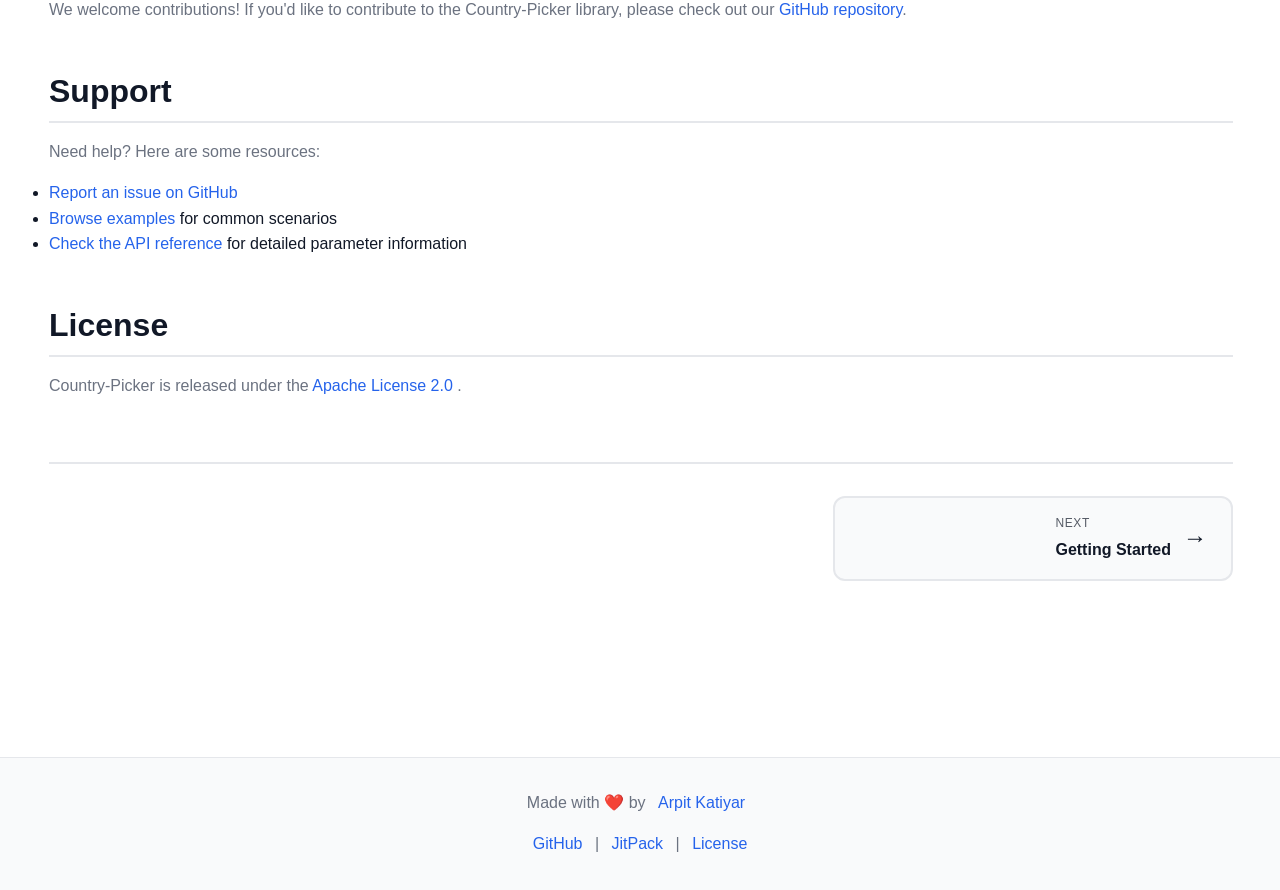
==== commit fa174823: "feat(docs): Overhaul documentation website This commit introduces a major overhaul of the documentat" ====
--- a/docs/index.html
+++ b/docs/index.html
@@ -37,33 +37,25 @@
         <!-- Sidebar Navigation -->
         <aside class="sidebar" id="sidebar">
             <nav>
+                <div class="nav-section-title">On This Page</div>
                 <ul>
-                    <li><a href="index.html" class="active">Home</a></li>
-                    <li><a href="getting-started.html">Getting Started</a></li>
+                    <li><a href="#overview">Overview</a></li>
+                    <li><a href="#key-features">Key Features</a></li>
+                    <li><a href="#quick-start">Quick Start</a></li>
+                    <li><a href="#main-components">Main Components</a></li>
+                    <li><a href="#utility-functions">Utility Functions</a></li>
+                    <li><a href="#display-modes">Display Modes</a></li>
+                    <li><a href="#use-cases">Common Use Cases</a></li>
+                    <li><a href="#platform-support">Platform Support</a></li>
+                    <li><a href="#next-steps">Next Steps</a></li>
+                    <li><a href="#contributing">Contributing</a></li>
+                    <li><a href="#support">Support</a></li>
                 </ul>
 
                 <div class="nav-section">
-                    <div class="nav-section-title">Components</div>
+                    <div class="nav-section-title">Navigation</div>
                     <ul>
-                        <li><a href="components.html#countrypicker">CountryPicker</a></li>
-                        <li><a href="components.html#textfield">CountryPickerOutlinedTextField</a></li>
-                    </ul>
-                </div>
-
-                <div class="nav-section">
-                    <div class="nav-section-title">Guides</div>
-                    <ul>
-                        <li><a href="customization.html">Customization</a></li>
-                        <li><a href="utilities.html">Utility Functions</a></li>
-                        <li><a href="models.html">Data Models</a></li>
-                        <li><a href="examples.html">Examples</a></li>
-                    </ul>
-                </div>
-
-                <div class="nav-section">
-                    <div class="nav-section-title">Reference</div>
-                    <ul>
-                        <li><a href="api-reference.html">API Reference</a></li>
+                        <li><a href="getting-started.html">Getting Started →</a></li>
                     </ul>
                 </div>
             </nav>
@@ -73,23 +65,34 @@
         <main class="main-content">
             <!-- Hero Section -->
             <section class="hero">
-                <h1>Country-Picker</h1>
-                <p>A beautiful, customizable Jetpack Compose library for country code selection with phone number validation</p>
+                <div style="margin-bottom: 1rem;">
+                    <span class="badge badge-primary" style="background: rgba(255,255,255,0.2); color: white; margin: 0.25rem;">Version 2.1.5</span>
+                    <span class="badge badge-success" style="background: rgba(255,255,255,0.2); color: white; margin: 0.25rem;">Material 3</span>
+                    <span class="badge badge-warning" style="background: rgba(255,255,255,0.2); color: white; margin: 0.25rem;">API 21+</span>
+                    <span class="badge" style="background: rgba(255,255,255,0.2); color: white; margin: 0.25rem;">193+ Countries</span>
+                </div>
+                <h1 style="font-size: 3.5rem; margin-bottom: 1.5rem; font-weight: 800;">Country-Picker</h1>
+                <p style="font-size: 1.35rem; margin-bottom: 1rem; max-width: 700px; margin-left: auto; margin-right: auto;">
+                    A beautiful, customizable Jetpack Compose library for country code selection with phone number validation
+                </p>
+                <p style="font-size: 1rem; opacity: 0.9; margin-bottom: 2.5rem; max-width: 650px; margin-left: auto; margin-right: auto;">
+                    ⚡ Lightweight • 🎨 Highly Customizable • ✅ Built-in Validation • 🔍 Smart Search
+                </p>
                 <div class="hero-buttons">
-                    <a href="getting-started.html" class="btn btn-primary">Get Started</a>
-                    <a href="https://github.com/arpitkatiyar1999/Country-Picker" class="btn btn-secondary" target="_blank">View on GitHub</a>
-                </div>
-            </section>
-
-            <!-- Version & Platform Info -->
-            <div style="text-align: center; margin-bottom: 3rem;">
-                <span class="badge badge-primary">Version 2.1.5</span>
-                <span class="badge badge-success">Material 3</span>
-                <span class="badge badge-warning">API 21+</span>
-            </div>
+                    <a href="getting-started.html" class="btn btn-primary" style="padding: 1rem 2rem; font-size: 1.1rem;">
+                        🚀 Get Started
+                    </a>
+                    <a href="https://github.com/arpitkatiyar1999/Country-Picker" class="btn btn-secondary" style="padding: 1rem 2rem; font-size: 1.1rem;" target="_blank">
+                        <svg width="20" height="20" viewBox="0 0 24 24" fill="currentColor" style="vertical-align: middle; margin-right: 0.5rem;">
+                            <path d="M12 0c-6.626 0-12 5.373-12 12 0 5.302 3.438 9.8 8.207 11.387.599.111.793-.261.793-.577v-2.234c-3.338.726-4.033-1.416-4.033-1.416-.546-1.387-1.333-1.756-1.333-1.756-1.089-.745.083-.729.083-.729 1.205.084 1.839 1.237 1.839 1.237 1.07 1.834 2.807 1.304 3.492.997.107-.775.418-1.305.762-1.604-2.665-.305-5.467-1.334-5.467-5.931 0-1.311.469-2.381 1.236-3.221-.124-.303-.535-1.524.117-3.176 0 0 1.008-.322 3.301 1.23.957-.266 1.983-.399 3.003-.404 1.02.005 2.047.138 3.006.404 2.291-1.552 3.297-1.23 3.297-1.23.653 1.653.242 2.874.118 3.176.77.84 1.235 1.911 1.235 3.221 0 4.609-2.807 5.624-5.479 5.921.43.372.823 1.102.823 2.222v3.293c0 .319.192.694.801.576 4.765-1.589 8.199-6.086 8.199-11.386 0-6.627-5.373-12-12-12z"/>
+                        </svg>
+                        View on GitHub
+                    </a>
+                </div>
+            </section>
 
             <!-- Overview -->
-            <section>
+            <section id="overview">
                 <h2>Overview</h2>
                 <p>
                     Country-Picker is a lightweight, feature-rich Android library built with Jetpack Compose that provides
@@ -98,12 +101,12 @@
                 </p>
 
                 <div class="alert alert-info">
-                    <strong>Requirements:</strong> This library requires Material 3 version <strong>1.3.0</strong> or later to work properly.
+                    <strong>Requirements:</strong> This library requires Material 3 version <strong>1.4.0</strong> or later to work properly.
                 </div>
             </section>
 
             <!-- Key Features -->
-            <section>
+            <section id="key-features">
                 <h2>Key Features</h2>
                 <div class="feature-grid">
                     <div class="feature-card">
@@ -137,12 +140,6 @@
                     </div>
 
                     <div class="feature-card">
-                        <div class="feature-icon">🌐</div>
-                        <h3>Multi-Language</h3>
-                        <p>Uses string resources for easy internationalization</p>
-                    </div>
-
-                    <div class="feature-card">
                         <div class="feature-icon">💎</div>
                         <h3>Material 3</h3>
                         <p>Built with Material 3 components and theming support</p>
@@ -157,7 +154,7 @@
             </section>
 
             <!-- Quick Start -->
-            <section>
+            <section id="quick-start">
                 <h2>Quick Start</h2>
                 <h3>1. Add Dependency</h3>
                 <p>Add JitPack repository to your <code>settings.gradle</code>:</p>
@@ -214,7 +211,7 @@
             </section>
 
             <!-- Components Overview -->
-            <section>
+            <section id="main-components">
                 <h2>Main Components</h2>
 
                 <div class="card">
@@ -238,7 +235,7 @@
             </section>
 
             <!-- Utility Functions -->
-            <section>
+            <section id="utility-functions">
                 <h2>Utility Functions</h2>
                 <p>The library provides powerful utility functions for phone number operations:</p>
 
@@ -269,7 +266,7 @@
             </section>
 
             <!-- Display Modes -->
-            <section>
+            <section id="display-modes">
                 <h2>Display Modes</h2>
                 <p>Choose between two elegant display modes for the country list:</p>
 
@@ -293,7 +290,7 @@
             </section>
 
             <!-- Example Use Cases -->
-            <section>
+            <section id="use-cases">
                 <h2>Common Use Cases</h2>
                 <ul>
                     <li>✅ Phone number input forms with validation</li>
@@ -306,7 +303,7 @@
             </section>
 
             <!-- Browser Compatibility -->
-            <section>
+            <section id="platform-support">
                 <h2>Platform Support</h2>
                 <table>
                     <thead>
@@ -322,22 +319,22 @@
                         </tr>
                         <tr>
                             <td>Compile SDK</td>
-                            <td>API Level 36</td>
+                            <td>API Level 36 (Android 14+)</td>
                         </tr>
                         <tr>
                             <td>Jetpack Compose</td>
-                            <td>Material 3 version 1.3.0+</td>
+                            <td>Material 3 version 1.4.0+</td>
                         </tr>
                         <tr>
                             <td>Kotlin</td>
-                            <td>JVM Target 1.8</td>
+                            <td>1.9.0+ (Recommended: 2.0.0+)</td>
                         </tr>
                     </tbody>
                 </table>
             </section>
 
             <!-- Next Steps -->
-            <section>
+            <section id="next-steps">
                 <h2>Next Steps</h2>
                 <div class="feature-grid">
                     <div class="feature-card">
@@ -367,7 +364,7 @@
             </section>
 
             <!-- Contributing -->
-            <section>
+            <section id="contributing">
                 <h2>Contributing</h2>
                 <p>
                     We welcome contributions! If you'd like to contribute to the Country-Picker library,
@@ -377,7 +374,7 @@
             </section>
 
             <!-- Support -->
-            <section>
+            <section id="support">
                 <h2>Support</h2>
                 <p>Need help? Here are some resources:</p>
                 <ul>
@@ -405,6 +402,17 @@
                     </a>.
                 </p>
             </section>
+
+            <!-- Page Navigation -->
+            <nav class="page-navigation">
+                <a href="getting-started.html" class="nav-button nav-button-next">
+                    <div class="nav-button-content">
+                        <span class="nav-button-label">Next</span>
+                        <span class="nav-button-title">Getting Started</span>
+                    </div>
+                    <span class="nav-icon">→</span>
+                </a>
+            </nav>
         </main>
     </div>
 
--- a/docs/assets/css/style.css
+++ b/docs/assets/css/style.css
@@ -74,8 +74,6 @@
 }
 
 .header-container {
-  max-width: 1400px;
-  margin: 0 auto;
   padding: 1rem 2rem;
   display: flex;
   justify-content: space-between;
@@ -151,8 +149,6 @@
 
 .container {
   display: flex;
-  max-width: 1400px;
-  margin: 0 auto;
   min-height: calc(100vh - 80px);
 }
 
@@ -225,7 +221,7 @@
 .main-content {
   flex: 1;
   padding: 3rem;
-  max-width: 900px;
+  max-width: 100%;
 }
 
 /* ==================
@@ -749,3 +745,261 @@
   background-color: var(--primary-color);
   color: white;
 }
+
+/* ==================
+   Images & Screenshots
+   ================== */
+
+.screenshot {
+  max-width: 100%;
+  height: auto;
+  border-radius: 12px;
+  border: 1px solid var(--border-color);
+  box-shadow: 0 4px 12px var(--shadow);
+  margin: 2rem 0;
+  display: block;
+}
+
+.screenshot-container {
+  text-align: center;
+  margin: 2rem 0;
+}
+
+.screenshot-container img {
+  max-width: 100%;
+  height: auto;
+  border-radius: 12px;
+  border: 1px solid var(--border-color);
+  box-shadow: 0 8px 24px var(--shadow);
+}
+
+.screenshot-caption {
+  margin-top: 0.75rem;
+  color: var(--text-secondary);
+  font-size: 0.875rem;
+  font-style: italic;
+}
+
+.screenshot-grid {
+  display: grid;
+  grid-template-columns: repeat(auto-fit, minmax(300px, 1fr));
+  gap: 2rem;
+  margin: 2rem 0;
+}
+
+.screenshot-grid-item {
+  text-align: center;
+}
+
+.screenshot-grid-item img {
+  max-width: 100%;
+  height: auto;
+  border-radius: 8px;
+  border: 1px solid var(--border-color);
+  box-shadow: 0 4px 12px var(--shadow);
+  transition: transform 0.3s, box-shadow 0.3s;
+}
+
+.screenshot-grid-item img:hover {
+  transform: translateY(-4px);
+  box-shadow: 0 8px 20px var(--shadow);
+}
+
+.screenshot-grid-item p {
+  margin-top: 0.75rem;
+  color: var(--text-secondary);
+  font-size: 0.875rem;
+}
+
+.mobile-screenshot {
+  max-width: 400px;
+  margin: 0 auto;
+  display: block;
+}
+
+.inline-screenshot {
+  display: inline-block;
+  max-width: 600px;
+  margin: 1rem auto;
+}
+
+/* Image placeholder for missing images */
+.img-placeholder {
+  background: linear-gradient(135deg, var(--surface) 0%, var(--code-bg) 100%);
+  border: 2px dashed var(--border-color);
+  border-radius: 12px;
+  padding: 3rem 2rem;
+  text-align: center;
+  color: var(--text-secondary);
+  margin: 2rem 0;
+}
+
+.img-placeholder::before {
+  content: "📷";
+  font-size: 3rem;
+  display: block;
+  margin-bottom: 1rem;
+}
+
+@media (max-width: 768px) {
+  .screenshot-grid {
+    grid-template-columns: 1fr;
+  }
+
+  .mobile-screenshot {
+    max-width: 100%;
+  }
+}
+
+/* ==================
+   Page Navigation
+   ================== */
+
+.page-navigation {
+  display: flex;
+  justify-content: space-between;
+  align-items: center;
+  margin: 4rem 0 2rem;
+  padding: 2rem 0;
+  border-top: 2px solid var(--border-color);
+  gap: 1rem;
+}
+
+.nav-button {
+  display: flex;
+  align-items: center;
+  gap: 0.75rem;
+  padding: 1rem 1.5rem;
+  background-color: var(--surface);
+  border: 2px solid var(--border-color);
+  border-radius: 12px;
+  text-decoration: none;
+  color: var(--text-primary);
+  transition: all 0.3s;
+  flex: 1;
+  max-width: 400px;
+}
+
+.nav-button:hover {
+  background-color: var(--primary-color);
+  color: white;
+  border-color: var(--primary-color);
+  transform: translateY(-2px);
+  box-shadow: 0 8px 16px var(--shadow);
+  text-decoration: none;
+}
+
+.nav-button-prev {
+  justify-content: flex-start;
+}
+
+.nav-button-next {
+  justify-content: flex-end;
+  margin-left: auto;
+}
+
+.nav-button-content {
+  display: flex;
+  flex-direction: column;
+  gap: 0.25rem;
+}
+
+.nav-button-label {
+  font-size: 0.75rem;
+  text-transform: uppercase;
+  letter-spacing: 0.05em;
+  opacity: 0.7;
+}
+
+.nav-button-title {
+  font-size: 1rem;
+  font-weight: 600;
+}
+
+.nav-icon {
+  font-size: 1.5rem;
+}
+
+/* Hub Cards */
+.hub-cards {
+  display: grid;
+  grid-template-columns: repeat(auto-fit, minmax(280px, 1fr));
+  gap: 1.5rem;
+  margin: 3rem 0;
+}
+
+.hub-card {
+  background-color: var(--surface);
+  border: 2px solid var(--border-color);
+  border-radius: 12px;
+  padding: 2rem;
+  text-decoration: none;
+  color: var(--text-primary);
+  transition: all 0.3s;
+  display: flex;
+  flex-direction: column;
+  gap: 1rem;
+}
+
+.hub-card:hover {
+  border-color: var(--primary-color);
+  transform: translateY(-4px);
+  box-shadow: 0 12px 24px var(--shadow);
+  text-decoration: none;
+}
+
+.hub-card-icon {
+  font-size: 3rem;
+  line-height: 1;
+}
+
+.hub-card-title {
+  font-size: 1.5rem;
+  font-weight: 700;
+  color: var(--text-primary);
+  margin: 0;
+}
+
+.hub-card-description {
+  color: var(--text-secondary);
+  font-size: 0.95rem;
+  line-height: 1.5;
+  margin: 0;
+}
+
+.hub-card-external {
+  border-style: dashed;
+}
+
+.hub-card-external::after {
+  content: "↗";
+  position: absolute;
+  top: 1rem;
+  right: 1rem;
+  font-size: 1.25rem;
+  opacity: 0.5;
+}
+
+.hub-card {
+  position: relative;
+}
+
+@media (max-width: 768px) {
+  .page-navigation {
+    flex-direction: column;
+    gap: 1rem;
+  }
+
+  .nav-button {
+    max-width: 100%;
+    width: 100%;
+  }
+
+  .nav-button-next {
+    margin-left: 0;
+  }
+
+  .hub-cards {
+    grid-template-columns: 1fr;
+  }
+}
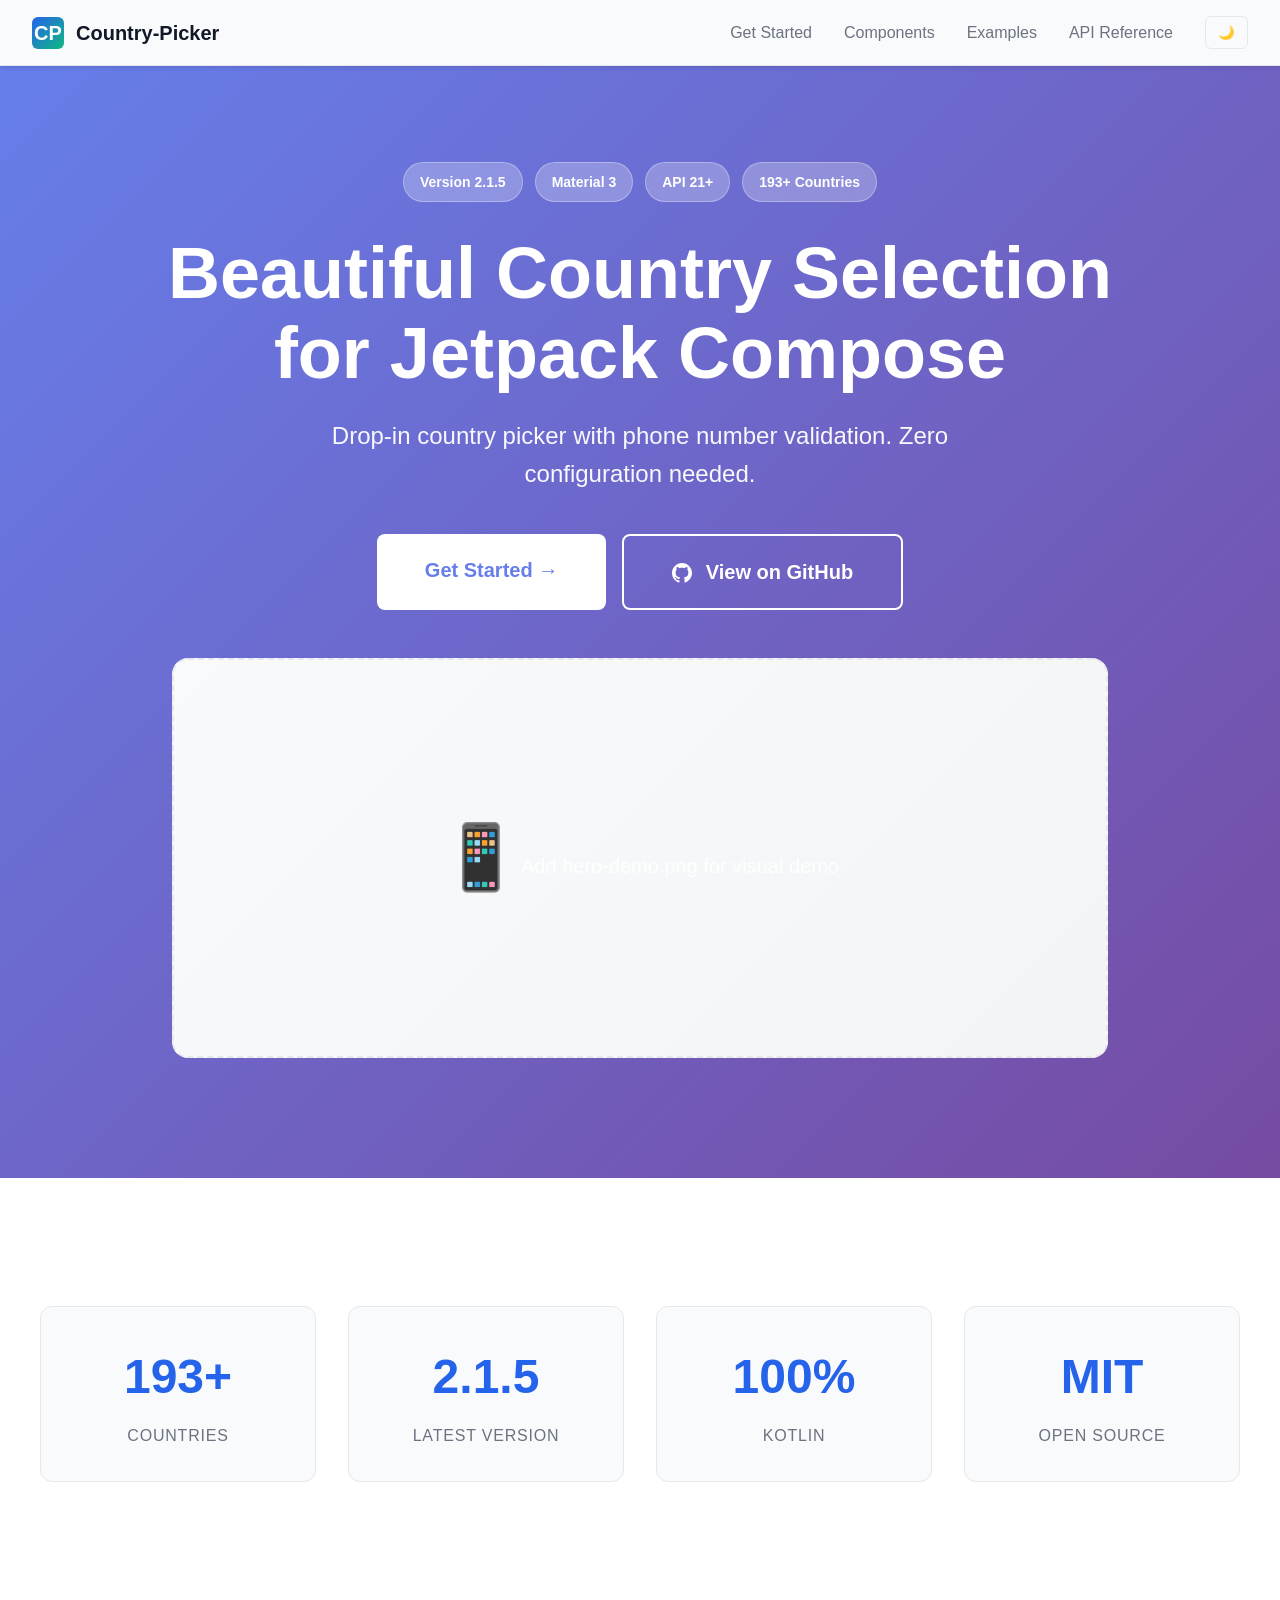
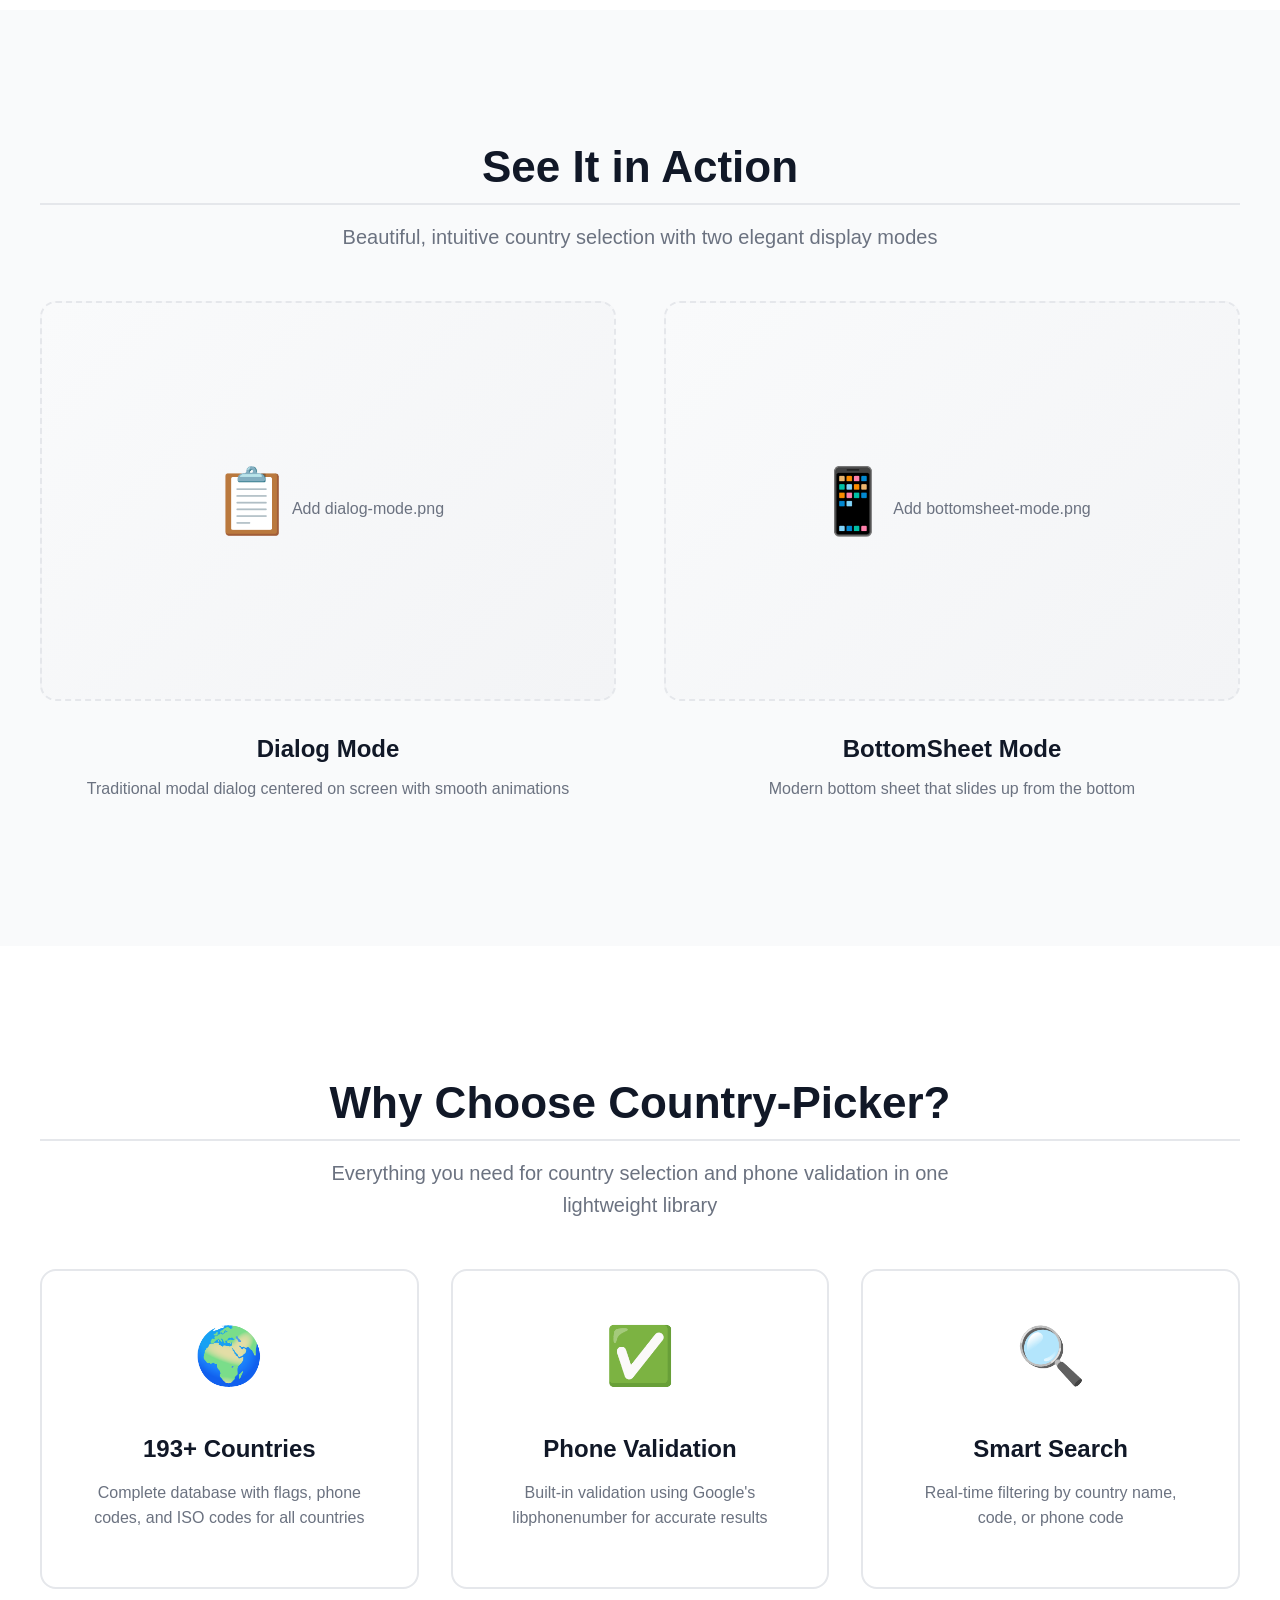
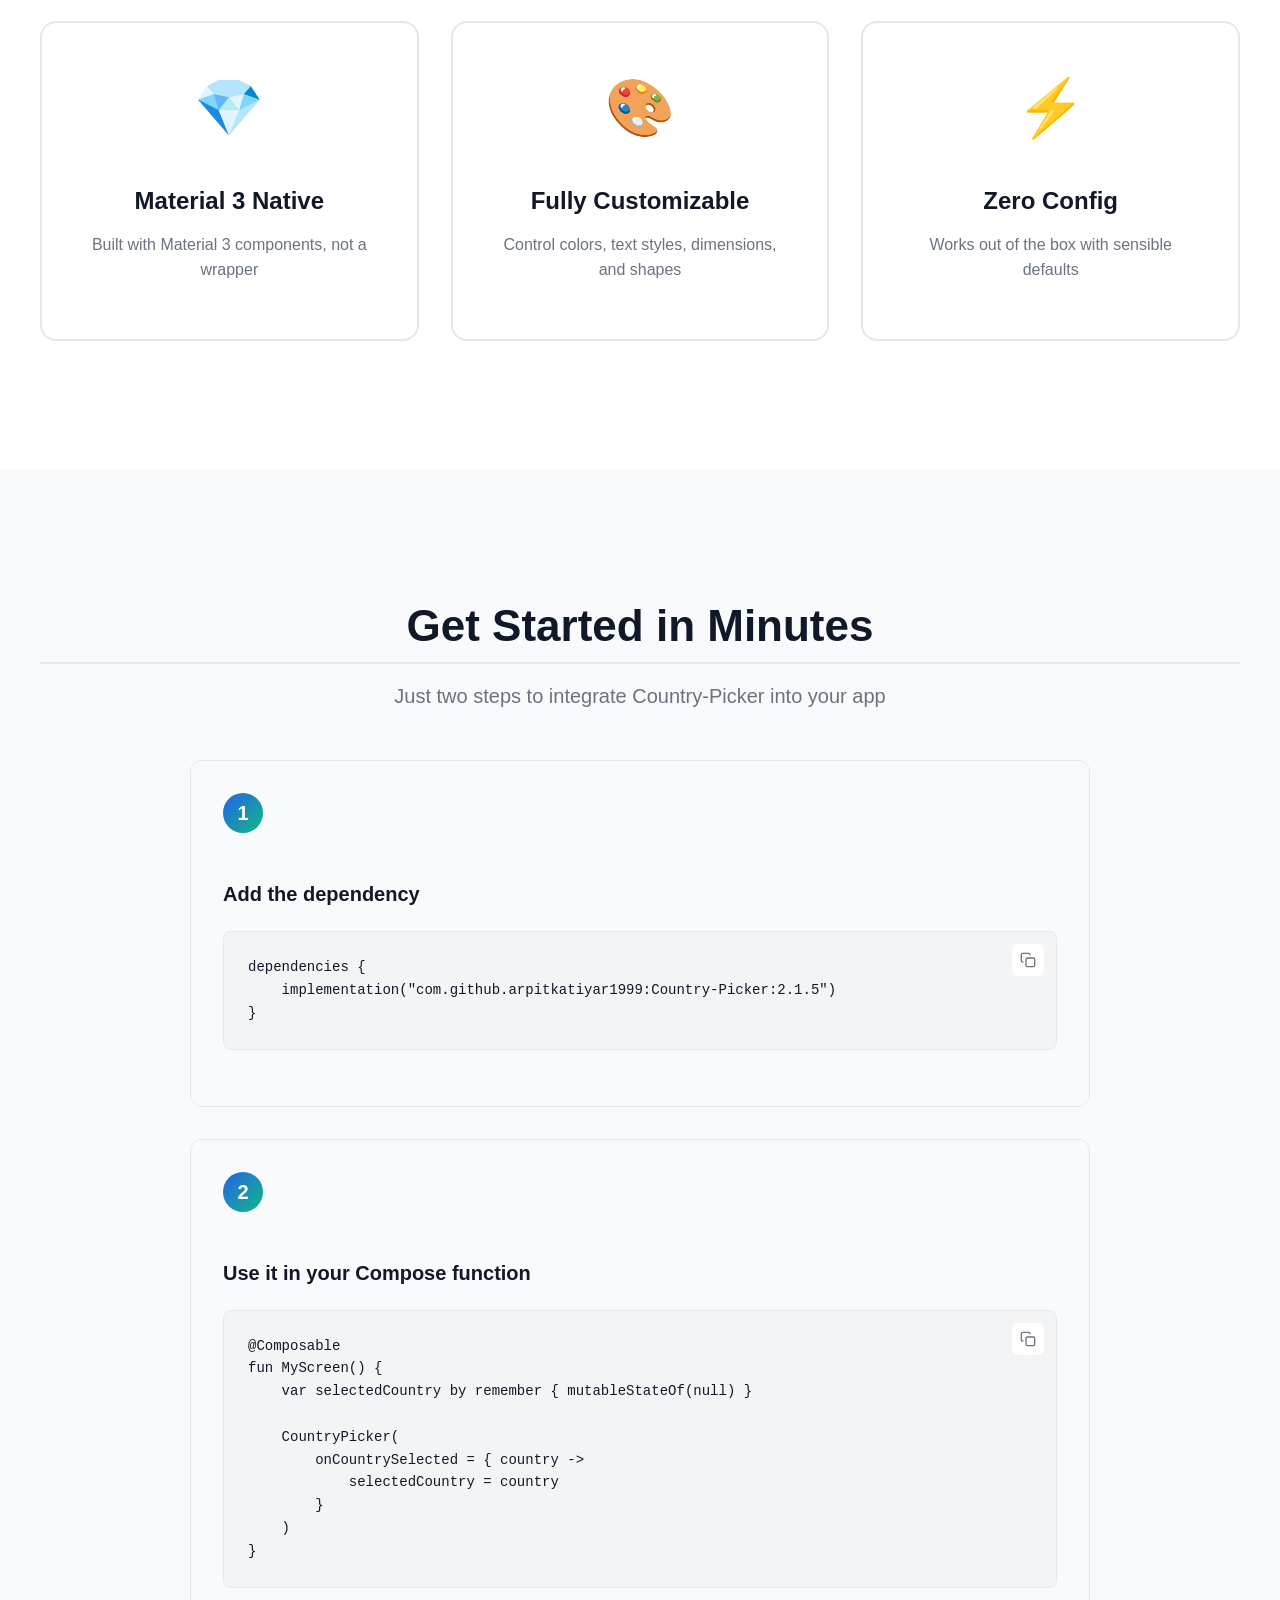
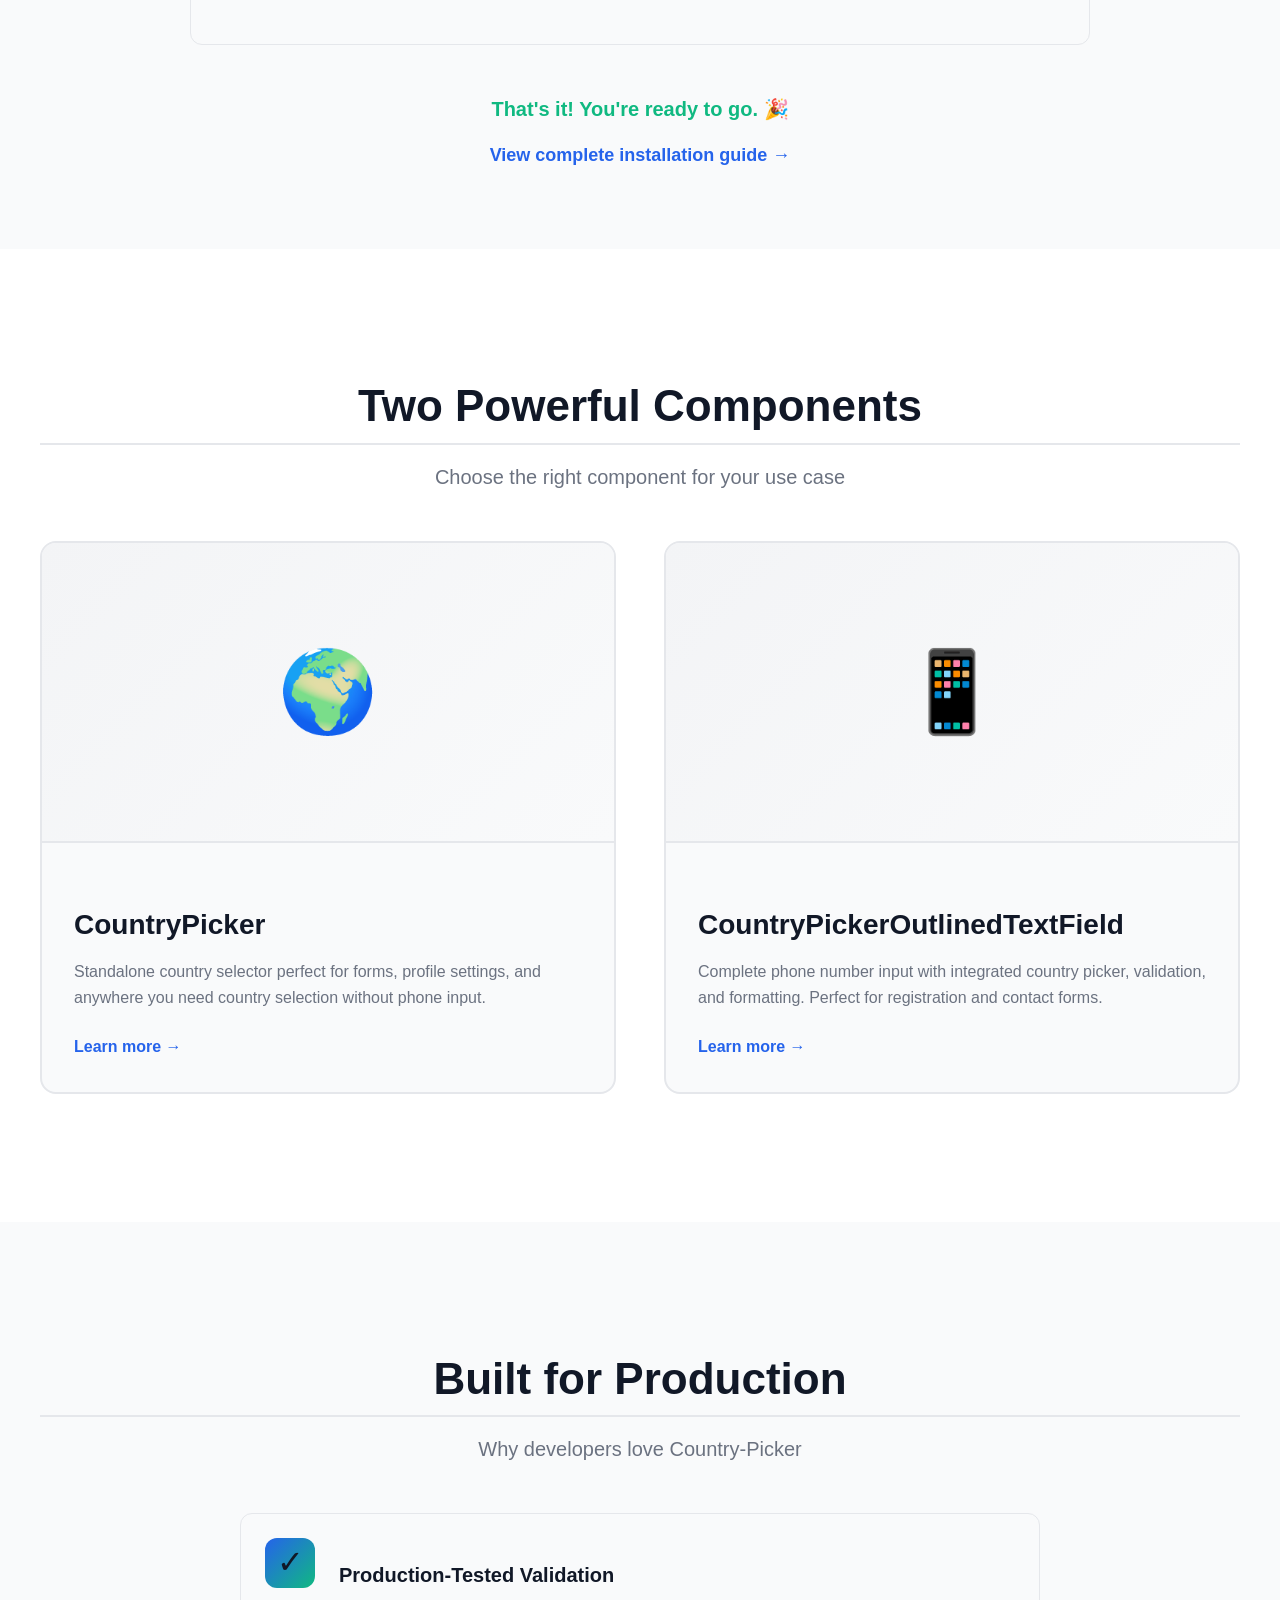
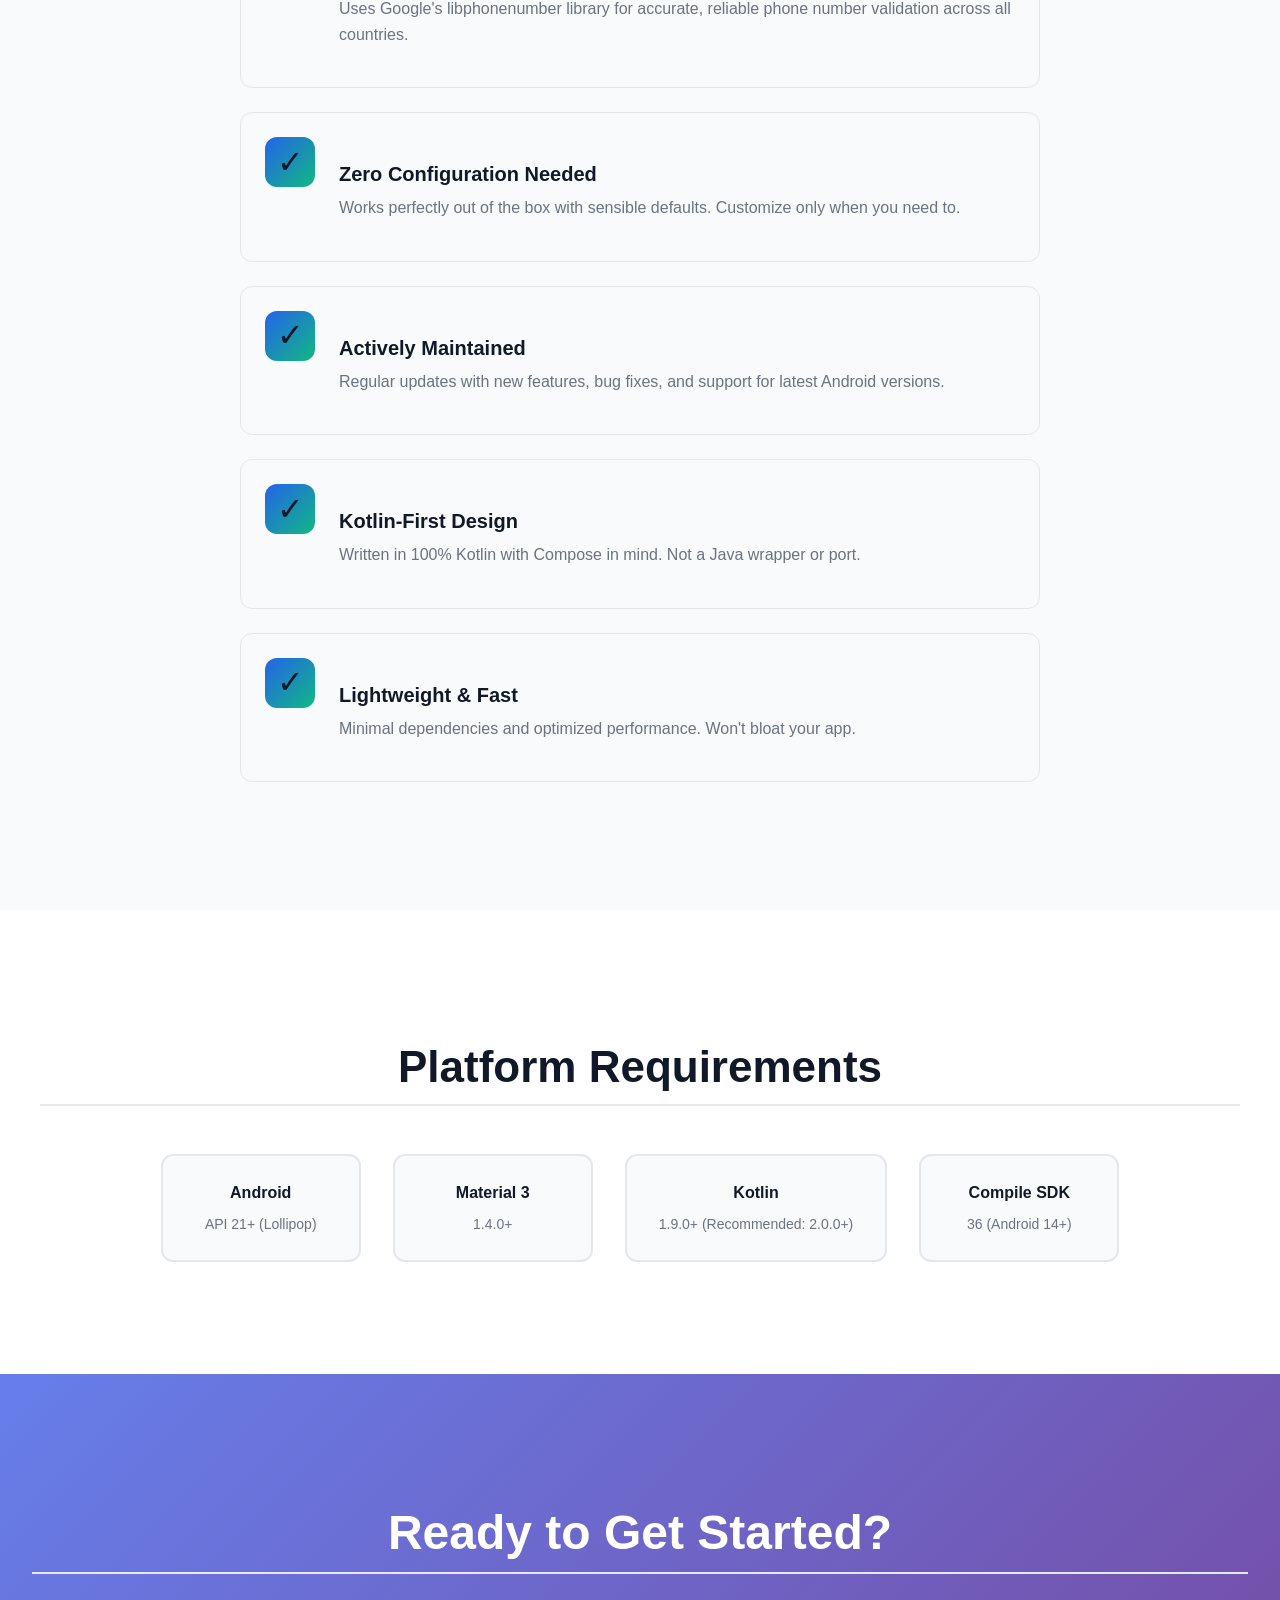
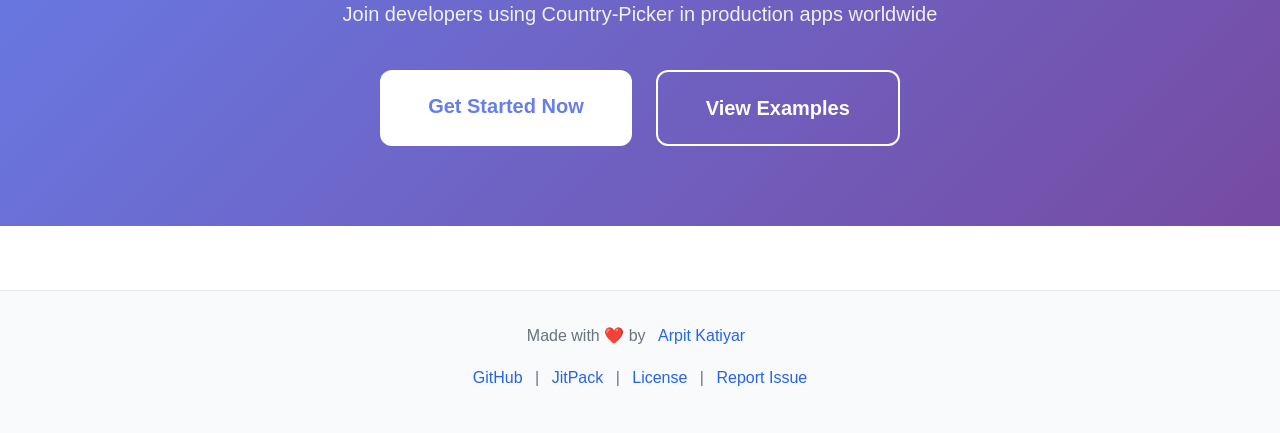
==== commit 5f15eb28: "feat(docs): Revamp documentation landing page and styles This commit introduces a major overhaul of " ====
--- a/docs/index.html
+++ b/docs/index.html
@@ -6,7 +6,7 @@
     <meta name="description" content="Country-Picker - A beautiful Jetpack Compose library for country code selection with phone number validation">
     <meta name="keywords" content="Android, Jetpack Compose, Country Picker, Phone Number, Kotlin, Material 3">
     <meta name="author" content="Arpit Katiyar">
-    <title>Country-Picker Documentation - Jetpack Compose Country Code Picker</title>
+    <title>Country-Picker - Beautiful Country Selection for Jetpack Compose</title>
     <link rel="stylesheet" href="assets/css/style.css">
 </head>
 <body>
@@ -32,387 +32,356 @@
         </div>
     </header>
 
-    <!-- Main Container -->
-    <div class="container">
-        <!-- Sidebar Navigation -->
-        <aside class="sidebar" id="sidebar">
-            <nav>
-                <div class="nav-section-title">On This Page</div>
-                <ul>
-                    <li><a href="#overview">Overview</a></li>
-                    <li><a href="#key-features">Key Features</a></li>
-                    <li><a href="#quick-start">Quick Start</a></li>
-                    <li><a href="#main-components">Main Components</a></li>
-                    <li><a href="#utility-functions">Utility Functions</a></li>
-                    <li><a href="#display-modes">Display Modes</a></li>
-                    <li><a href="#use-cases">Common Use Cases</a></li>
-                    <li><a href="#platform-support">Platform Support</a></li>
-                    <li><a href="#next-steps">Next Steps</a></li>
-                    <li><a href="#contributing">Contributing</a></li>
-                    <li><a href="#support">Support</a></li>
-                </ul>
-
-                <div class="nav-section">
-                    <div class="nav-section-title">Navigation</div>
-                    <ul>
-                        <li><a href="getting-started.html">Getting Started →</a></li>
-                    </ul>
-                </div>
-            </nav>
-        </aside>
-
-        <!-- Main Content -->
-        <main class="main-content">
+    <!-- Landing Page Container (Full-width, no sidebar) -->
+    <div class="landing-container">
+        <main class="landing-content">
+
             <!-- Hero Section -->
-            <section class="hero">
-                <div style="margin-bottom: 1rem;">
-                    <span class="badge badge-primary" style="background: rgba(255,255,255,0.2); color: white; margin: 0.25rem;">Version 2.1.5</span>
-                    <span class="badge badge-success" style="background: rgba(255,255,255,0.2); color: white; margin: 0.25rem;">Material 3</span>
-                    <span class="badge badge-warning" style="background: rgba(255,255,255,0.2); color: white; margin: 0.25rem;">API 21+</span>
-                    <span class="badge" style="background: rgba(255,255,255,0.2); color: white; margin: 0.25rem;">193+ Countries</span>
-                </div>
-                <h1 style="font-size: 3.5rem; margin-bottom: 1.5rem; font-weight: 800;">Country-Picker</h1>
-                <p style="font-size: 1.35rem; margin-bottom: 1rem; max-width: 700px; margin-left: auto; margin-right: auto;">
-                    A beautiful, customizable Jetpack Compose library for country code selection with phone number validation
+            <section class="hero-landing">
+                <div class="hero-badges-container">
+                    <span class="hero-badge">Version 2.1.5</span>
+                    <span class="hero-badge">Material 3</span>
+                    <span class="hero-badge">API 21+</span>
+                    <span class="hero-badge">193+ Countries</span>
+                </div>
+
+                <h1 class="hero-landing-title">Beautiful Country Selection<br>for Jetpack Compose</h1>
+
+                <p class="hero-landing-subtitle">
+                    Drop-in country picker with phone number validation. Zero configuration needed.
                 </p>
-                <p style="font-size: 1rem; opacity: 0.9; margin-bottom: 2.5rem; max-width: 650px; margin-left: auto; margin-right: auto;">
-                    ⚡ Lightweight • 🎨 Highly Customizable • ✅ Built-in Validation • 🔍 Smart Search
-                </p>
+
                 <div class="hero-buttons">
-                    <a href="getting-started.html" class="btn btn-primary" style="padding: 1rem 2rem; font-size: 1.1rem;">
-                        🚀 Get Started
+                    <a href="getting-started.html" class="btn btn-primary" style="padding: 1.25rem 3rem; font-size: 1.25rem;">
+                        Get Started →
                     </a>
-                    <a href="https://github.com/arpitkatiyar1999/Country-Picker" class="btn btn-secondary" style="padding: 1rem 2rem; font-size: 1.1rem;" target="_blank">
+                    <a href="https://github.com/arpitkatiyar1999/Country-Picker" class="btn btn-secondary" style="padding: 1.25rem 3rem; font-size: 1.25rem;" target="_blank">
                         <svg width="20" height="20" viewBox="0 0 24 24" fill="currentColor" style="vertical-align: middle; margin-right: 0.5rem;">
                             <path d="M12 0c-6.626 0-12 5.373-12 12 0 5.302 3.438 9.8 8.207 11.387.599.111.793-.261.793-.577v-2.234c-3.338.726-4.033-1.416-4.033-1.416-.546-1.387-1.333-1.756-1.333-1.756-1.089-.745.083-.729.083-.729 1.205.084 1.839 1.237 1.839 1.237 1.07 1.834 2.807 1.304 3.492.997.107-.775.418-1.305.762-1.604-2.665-.305-5.467-1.334-5.467-5.931 0-1.311.469-2.381 1.236-3.221-.124-.303-.535-1.524.117-3.176 0 0 1.008-.322 3.301 1.23.957-.266 1.983-.399 3.003-.404 1.02.005 2.047.138 3.006.404 2.291-1.552 3.297-1.23 3.297-1.23.653 1.653.242 2.874.118 3.176.77.84 1.235 1.911 1.235 3.221 0 4.609-2.807 5.624-5.479 5.921.43.372.823 1.102.823 2.222v3.293c0 .319.192.694.801.576 4.765-1.589 8.199-6.086 8.199-11.386 0-6.627-5.373-12-12-12z"/>
                         </svg>
                         View on GitHub
                     </a>
                 </div>
-            </section>
-
-            <!-- Overview -->
-            <section id="overview">
-                <h2>Overview</h2>
-                <p>
-                    Country-Picker is a lightweight, feature-rich Android library built with Jetpack Compose that provides
-                    an elegant solution for country code selection and phone number validation. It seamlessly integrates
-                    with Material 3 design principles and supports both Dialog and BottomSheet display modes.
-                </p>
-
-                <div class="alert alert-info">
-                    <strong>Requirements:</strong> This library requires Material 3 version <strong>1.4.0</strong> or later to work properly.
-                </div>
-            </section>
-
-            <!-- Key Features -->
-            <section id="key-features">
-                <h2>Key Features</h2>
-                <div class="feature-grid">
-                    <div class="feature-card">
-                        <div class="feature-icon">🌍</div>
-                        <h3>193+ Countries</h3>
-                        <p>Complete database of countries with flags, phone codes, and ISO codes</p>
-                    </div>
-
-                    <div class="feature-card">
-                        <div class="feature-icon">✅</div>
-                        <h3>Phone Validation</h3>
-                        <p>Built-in phone number validation using Google's libphonenumber</p>
-                    </div>
-
-                    <div class="feature-card">
-                        <div class="feature-icon">🔍</div>
-                        <h3>Smart Search</h3>
-                        <p>Real-time filtering by country name, code, or phone code</p>
-                    </div>
-
-                    <div class="feature-card">
-                        <div class="feature-icon">🎨</div>
-                        <h3>Highly Customizable</h3>
-                        <p>Full control over colors, text styles, dimensions, and shapes</p>
-                    </div>
-
-                    <div class="feature-card">
-                        <div class="feature-icon">📱</div>
-                        <h3>Auto-Detection</h3>
-                        <p>Automatically detects user's country from SIM card</p>
-                    </div>
-
-                    <div class="feature-card">
-                        <div class="feature-icon">💎</div>
-                        <h3>Material 3</h3>
-                        <p>Built with Material 3 components and theming support</p>
-                    </div>
-
-                    <div class="feature-card">
-                        <div class="feature-icon">⚡</div>
-                        <h3>Lightweight</h3>
-                        <p>Minimal dependencies, optimized performance</p>
-                    </div>
-                </div>
-            </section>
-
-            <!-- Quick Start -->
-            <section id="quick-start">
-                <h2>Quick Start</h2>
-                <h3>1. Add Dependency</h3>
-                <p>Add JitPack repository to your <code>settings.gradle</code>:</p>
-
-                <pre><code class="language-kotlin">dependencyResolutionManagement {
-    repositoriesMode.set(RepositoriesMode.FAIL_ON_PROJECT_REPOS)
-    repositories {
-        google()
-        mavenCentral()
-        maven(url = "https://jitpack.io")
-    }
-}</code></pre>
-
-                <p>Add the dependency in your module-level <code>build.gradle</code>:</p>
-
-                <pre><code class="language-kotlin">dependencies {
+
+                <!-- Hero Visual -->
+                <div class="hero-visual">
+                    <div class="demo-image">
+                        <img src="assets/images/hero-demo.png"
+                             alt="Country Picker Demo"
+                             style="max-width: 100%; height: auto; border-radius: 12px;"
+                             onerror="this.parentElement.innerHTML='<div style=\'color: rgba(255,255,255,0.8); font-size: 4rem;\'>📱</div><div style=\'color: rgba(255,255,255,0.9); margin-top: 1rem; font-size: 1.25rem;\'>Add hero-demo.png for visual demo</div>'">
+                    </div>
+                </div>
+            </section>
+
+            <!-- Social Proof / Stats Section -->
+            <section class="section-white">
+                <div class="section-content">
+                    <div class="stats-grid">
+                        <div class="stat-card">
+                            <div class="stat-number">193+</div>
+                            <div class="stat-label">Countries</div>
+                        </div>
+                        <div class="stat-card">
+                            <div class="stat-number">2.1.5</div>
+                            <div class="stat-label">Latest Version</div>
+                        </div>
+                        <div class="stat-card">
+                            <div class="stat-number">100%</div>
+                            <div class="stat-label">Kotlin</div>
+                        </div>
+                        <div class="stat-card">
+                            <div class="stat-number">MIT</div>
+                            <div class="stat-label">Open Source</div>
+                        </div>
+                    </div>
+                </div>
+            </section>
+
+            <!-- Visual Demo Section -->
+            <section class="section-gray">
+                <div class="section-content">
+                    <div class="section-header">
+                        <h2 class="section-title">See It in Action</h2>
+                        <p class="section-subtitle">Beautiful, intuitive country selection with two elegant display modes</p>
+                    </div>
+
+                    <div class="demo-showcase">
+                        <div class="demo-item">
+                            <div class="demo-image">
+                                <img src="assets/images/screenshots/dialog-mode.png"
+                                     alt="Dialog Mode"
+                                     style="max-width: 100%; height: auto;"
+                                     onerror="this.parentElement.innerHTML='📋<div style=\'margin-top: 1rem; font-size: 1rem; color: var(--text-secondary);\'>Add dialog-mode.png</div>'">
+                            </div>
+                            <h3 class="demo-title">Dialog Mode</h3>
+                            <p class="demo-description">Traditional modal dialog centered on screen with smooth animations</p>
+                        </div>
+
+                        <div class="demo-item">
+                            <div class="demo-image">
+                                <img src="assets/images/screenshots/bottomsheet-mode.png"
+                                     alt="BottomSheet Mode"
+                                     style="max-width: 100%; height: auto;"
+                                     onerror="this.parentElement.innerHTML='📱<div style=\'margin-top: 1rem; font-size: 1rem; color: var(--text-secondary);\'>Add bottomsheet-mode.png</div>'">
+                            </div>
+                            <h3 class="demo-title">BottomSheet Mode</h3>
+                            <p class="demo-description">Modern bottom sheet that slides up from the bottom</p>
+                        </div>
+                    </div>
+                </div>
+            </section>
+
+            <!-- Features Section (Simplified to 6) -->
+            <section class="section-white">
+                <div class="section-content">
+                    <div class="section-header">
+                        <h2 class="section-title">Why Choose Country-Picker?</h2>
+                        <p class="section-subtitle">Everything you need for country selection and phone validation in one lightweight library</p>
+                    </div>
+
+                    <div class="features-grid-landing">
+                        <div class="feature-card-landing">
+                            <span class="feature-icon-landing">🌍</span>
+                            <h3 class="feature-title-landing">193+ Countries</h3>
+                            <p class="feature-description-landing">Complete database with flags, phone codes, and ISO codes for all countries</p>
+                        </div>
+
+                        <div class="feature-card-landing">
+                            <span class="feature-icon-landing">✅</span>
+                            <h3 class="feature-title-landing">Phone Validation</h3>
+                            <p class="feature-description-landing">Built-in validation using Google's libphonenumber for accurate results</p>
+                        </div>
+
+                        <div class="feature-card-landing">
+                            <span class="feature-icon-landing">🔍</span>
+                            <h3 class="feature-title-landing">Smart Search</h3>
+                            <p class="feature-description-landing">Real-time filtering by country name, code, or phone code</p>
+                        </div>
+
+                        <div class="feature-card-landing">
+                            <span class="feature-icon-landing">💎</span>
+                            <h3 class="feature-title-landing">Material 3 Native</h3>
+                            <p class="feature-description-landing">Built with Material 3 components, not a wrapper</p>
+                        </div>
+
+                        <div class="feature-card-landing">
+                            <span class="feature-icon-landing">🎨</span>
+                            <h3 class="feature-title-landing">Fully Customizable</h3>
+                            <p class="feature-description-landing">Control colors, text styles, dimensions, and shapes</p>
+                        </div>
+
+                        <div class="feature-card-landing">
+                            <span class="feature-icon-landing">⚡</span>
+                            <h3 class="feature-title-landing">Zero Config</h3>
+                            <p class="feature-description-landing">Works out of the box with sensible defaults</p>
+                        </div>
+                    </div>
+                </div>
+            </section>
+
+            <!-- Quick Start Section -->
+            <section class="section-gray">
+                <div class="section-content">
+                    <div class="section-header">
+                        <h2 class="section-title">Get Started in Minutes</h2>
+                        <p class="section-subtitle">Just two steps to integrate Country-Picker into your app</p>
+                    </div>
+
+                    <div class="quick-start-grid">
+                        <!-- Step 1 -->
+                        <div class="code-step">
+                            <div class="step-number">1</div>
+                            <h3 class="step-title">Add the dependency</h3>
+                            <pre><code class="language-kotlin">dependencies {
     implementation("com.github.arpitkatiyar1999:Country-Picker:2.1.5")
 }</code></pre>
-
-                <h3>2. Basic Usage</h3>
-                <p>Use CountryPicker in your Compose function:</p>
-
-                <pre><code class="language-kotlin">@Composable
+                        </div>
+
+                        <!-- Step 2 -->
+                        <div class="code-step">
+                            <div class="step-number">2</div>
+                            <h3 class="step-title">Use it in your Compose function</h3>
+                            <pre><code class="language-kotlin">@Composable
 fun MyScreen() {
     var selectedCountry by remember { mutableStateOf<CountryDetails?>(null) }
 
     CountryPicker(
         onCountrySelected = { country ->
             selectedCountry = country
-            println("Selected: ${country.countryName} (${country.countryPhoneNumberCode})")
         }
     )
 }</code></pre>
-
-                <h3>3. With Text Field</h3>
-                <p>For phone number input with validation:</p>
-
-                <pre><code class="language-kotlin">@Composable
-fun PhoneNumberInput() {
-    var phoneNumber by remember { mutableStateOf("") }
-    var selectedCountry by remember { mutableStateOf<CountryDetails?>(null) }
-
-    CountryPickerOutlinedTextField(
-        mobileNumber = phoneNumber,
-        onMobileNumberChange = { phoneNumber = it },
-        onCountrySelected = { selectedCountry = it },
-        label = { Text("Phone Number") }
-    )
-}</code></pre>
-
-                <div class="alert alert-success">
-                    <strong>That's it!</strong> You now have a fully functional country picker with phone number validation.
-                </div>
-            </section>
-
-            <!-- Components Overview -->
-            <section id="main-components">
-                <h2>Main Components</h2>
-
-                <div class="card">
-                    <h3>CountryPicker</h3>
-                    <p>
-                        A standalone country picker that displays the selected country with its flag, phone code,
-                        and optional country name or code. Perfect for forms where you need country selection
-                        without a text field.
-                    </p>
-                    <a href="components.html#countrypicker">Learn more →</a>
-                </div>
-
-                <div class="card">
-                    <h3>CountryPickerOutlinedTextField</h3>
-                    <p>
-                        Combines the country picker with a Material 3 OutlinedTextField for phone number input.
-                        Includes built-in validation and formatting capabilities.
-                    </p>
-                    <a href="components.html#textfield">Learn more →</a>
-                </div>
-            </section>
-
-            <!-- Utility Functions -->
-            <section id="utility-functions">
-                <h2>Utility Functions</h2>
-                <p>The library provides powerful utility functions for phone number operations:</p>
-
-                <table>
-                    <thead>
-                        <tr>
-                            <th>Function</th>
-                            <th>Description</th>
-                        </tr>
-                    </thead>
-                    <tbody>
-                        <tr>
-                            <td><code>isMobileNumberValid()</code></td>
-                            <td>Validates a mobile number for a specific country</td>
-                        </tr>
-                        <tr>
-                            <td><code>getExampleMobileNumber()</code></td>
-                            <td>Returns an example number for a country (formatted or raw)</td>
-                        </tr>
-                        <tr>
-                            <td><code>getFormattedMobileNumber()</code></td>
-                            <td>Formats a mobile number according to country rules</td>
-                        </tr>
-                    </tbody>
-                </table>
-
-                <a href="utilities.html">View all utilities →</a>
-            </section>
-
-            <!-- Display Modes -->
-            <section id="display-modes">
-                <h2>Display Modes</h2>
-                <p>Choose between two elegant display modes for the country list:</p>
-
-                <div class="feature-grid" style="grid-template-columns: repeat(2, 1fr);">
-                    <div class="feature-card">
-                        <h4>Dialog</h4>
-                        <p>Traditional modal dialog centered on screen</p>
-                        <pre><code class="language-kotlin">CountryPicker(
-    countryListDisplayType = CountryListDisplayType.Dialog
-)</code></pre>
-                    </div>
-
-                    <div class="feature-card">
-                        <h4>BottomSheet</h4>
-                        <p>Modern bottom sheet that slides up from bottom</p>
-                        <pre><code class="language-kotlin">CountryPicker(
-    countryListDisplayType = CountryListDisplayType.BottomSheet
-)</code></pre>
-                    </div>
-                </div>
-            </section>
-
-            <!-- Example Use Cases -->
-            <section id="use-cases">
-                <h2>Common Use Cases</h2>
-                <ul>
-                    <li>✅ Phone number input forms with validation</li>
-                    <li>✅ User registration with phone verification</li>
-                    <li>✅ Contact information collection</li>
-                    <li>✅ International calling apps</li>
-                    <li>✅ E-commerce checkout with phone requirements</li>
-                    <li>✅ Profile settings with country selection</li>
-                </ul>
-            </section>
-
-            <!-- Browser Compatibility -->
-            <section id="platform-support">
-                <h2>Platform Support</h2>
-                <table>
-                    <thead>
-                        <tr>
-                            <th>Platform</th>
-                            <th>Requirement</th>
-                        </tr>
-                    </thead>
-                    <tbody>
-                        <tr>
-                            <td>Android</td>
-                            <td>API Level 21+ (Android 5.0 Lollipop)</td>
-                        </tr>
-                        <tr>
-                            <td>Compile SDK</td>
-                            <td>API Level 36 (Android 14+)</td>
-                        </tr>
-                        <tr>
-                            <td>Jetpack Compose</td>
-                            <td>Material 3 version 1.4.0+</td>
-                        </tr>
-                        <tr>
-                            <td>Kotlin</td>
-                            <td>1.9.0+ (Recommended: 2.0.0+)</td>
-                        </tr>
-                    </tbody>
-                </table>
-            </section>
-
-            <!-- Next Steps -->
-            <section id="next-steps">
-                <h2>Next Steps</h2>
-                <div class="feature-grid">
-                    <div class="feature-card">
-                        <h4>📚 Getting Started</h4>
-                        <p>Complete installation guide and first steps</p>
-                        <a href="getting-started.html">Read Guide →</a>
-                    </div>
-
-                    <div class="feature-card">
-                        <h4>🧩 Components</h4>
-                        <p>Detailed documentation for all components</p>
-                        <a href="components.html">Explore Components →</a>
-                    </div>
-
-                    <div class="feature-card">
-                        <h4>🎨 Customization</h4>
-                        <p>Learn how to style and customize the picker</p>
-                        <a href="customization.html">Customize →</a>
-                    </div>
-
-                    <div class="feature-card">
-                        <h4>💡 Examples</h4>
-                        <p>Real-world examples and code snippets</p>
-                        <a href="examples.html">View Examples →</a>
-                    </div>
-                </div>
-            </section>
-
-            <!-- Contributing -->
-            <section id="contributing">
-                <h2>Contributing</h2>
-                <p>
-                    We welcome contributions! If you'd like to contribute to the Country-Picker library,
-                    please check out our
-                    <a href="https://github.com/arpitkatiyar1999/Country-Picker" target="_blank">GitHub repository</a>.
+                        </div>
+                    </div>
+
+                    <div style="text-align: center; margin-top: 3rem;">
+                        <p style="font-size: 1.25rem; font-weight: 600; color: var(--secondary-color); margin-bottom: 1rem;">
+                            That's it! You're ready to go. 🎉
+                        </p>
+                        <a href="getting-started.html" style="color: var(--primary-color); font-weight: 600; font-size: 1.125rem;">
+                            View complete installation guide →
+                        </a>
+                    </div>
+                </div>
+            </section>
+
+            <!-- Component Showcase -->
+            <section class="section-white">
+                <div class="section-content">
+                    <div class="section-header">
+                        <h2 class="section-title">Two Powerful Components</h2>
+                        <p class="section-subtitle">Choose the right component for your use case</p>
+                    </div>
+
+                    <div class="component-comparison">
+                        <!-- CountryPicker -->
+                        <div class="comparison-card">
+                            <div class="comparison-image">
+                                <img src="assets/images/screenshots/country-picker-component.png"
+                                     alt="CountryPicker"
+                                     style="max-width: 100%; height: auto;"
+                                     onerror="this.parentElement.innerHTML='🌍'">
+                            </div>
+                            <div class="comparison-content">
+                                <h3 class="comparison-title">CountryPicker</h3>
+                                <p class="comparison-description">
+                                    Standalone country selector perfect for forms, profile settings, and anywhere you need country selection without phone input.
+                                </p>
+                                <a href="components.html#countrypicker" class="comparison-link">
+                                    Learn more →
+                                </a>
+                            </div>
+                        </div>
+
+                        <!-- CountryPickerOutlinedTextField -->
+                        <div class="comparison-card">
+                            <div class="comparison-image">
+                                <img src="assets/images/screenshots/textfield-component.png"
+                                     alt="CountryPickerOutlinedTextField"
+                                     style="max-width: 100%; height: auto;"
+                                     onerror="this.parentElement.innerHTML='📱'">
+                            </div>
+                            <div class="comparison-content">
+                                <h3 class="comparison-title">CountryPickerOutlinedTextField</h3>
+                                <p class="comparison-description">
+                                    Complete phone number input with integrated country picker, validation, and formatting. Perfect for registration and contact forms.
+                                </p>
+                                <a href="components.html#textfield" class="comparison-link">
+                                    Learn more →
+                                </a>
+                            </div>
+                        </div>
+                    </div>
+                </div>
+            </section>
+
+            <!-- Why Choose Section -->
+            <section class="section-gray">
+                <div class="section-content">
+                    <div class="section-header">
+                        <h2 class="section-title">Built for Production</h2>
+                        <p class="section-subtitle">Why developers love Country-Picker</p>
+                    </div>
+
+                    <div class="why-choose-grid">
+                        <div class="why-item">
+                            <div class="why-icon">✓</div>
+                            <div class="why-content">
+                                <h4 class="why-title">Production-Tested Validation</h4>
+                                <p class="why-description">
+                                    Uses Google's libphonenumber library for accurate, reliable phone number validation across all countries.
+                                </p>
+                            </div>
+                        </div>
+
+                        <div class="why-item">
+                            <div class="why-icon">✓</div>
+                            <div class="why-content">
+                                <h4 class="why-title">Zero Configuration Needed</h4>
+                                <p class="why-description">
+                                    Works perfectly out of the box with sensible defaults. Customize only when you need to.
+                                </p>
+                            </div>
+                        </div>
+
+                        <div class="why-item">
+                            <div class="why-icon">✓</div>
+                            <div class="why-content">
+                                <h4 class="why-title">Actively Maintained</h4>
+                                <p class="why-description">
+                                    Regular updates with new features, bug fixes, and support for latest Android versions.
+                                </p>
+                            </div>
+                        </div>
+
+                        <div class="why-item">
+                            <div class="why-icon">✓</div>
+                            <div class="why-content">
+                                <h4 class="why-title">Kotlin-First Design</h4>
+                                <p class="why-description">
+                                    Written in 100% Kotlin with Compose in mind. Not a Java wrapper or port.
+                                </p>
+                            </div>
+                        </div>
+
+                        <div class="why-item">
+                            <div class="why-icon">✓</div>
+                            <div class="why-content">
+                                <h4 class="why-title">Lightweight & Fast</h4>
+                                <p class="why-description">
+                                    Minimal dependencies and optimized performance. Won't bloat your app.
+                                </p>
+                            </div>
+                        </div>
+                    </div>
+                </div>
+            </section>
+
+            <!-- Platform Support -->
+            <section class="section-white">
+                <div class="section-content">
+                    <div class="section-header">
+                        <h2 class="section-title">Platform Requirements</h2>
+                    </div>
+
+                    <div class="platform-badges">
+                        <div class="platform-badge">
+                            <div class="platform-name">Android</div>
+                            <div class="platform-version">API 21+ (Lollipop)</div>
+                        </div>
+                        <div class="platform-badge">
+                            <div class="platform-name">Material 3</div>
+                            <div class="platform-version">1.4.0+</div>
+                        </div>
+                        <div class="platform-badge">
+                            <div class="platform-name">Kotlin</div>
+                            <div class="platform-version">1.9.0+ (Recommended: 2.0.0+)</div>
+                        </div>
+                        <div class="platform-badge">
+                            <div class="platform-name">Compile SDK</div>
+                            <div class="platform-version">36 (Android 14+)</div>
+                        </div>
+                    </div>
+                </div>
+            </section>
+
+            <!-- Final CTA -->
+            <section class="final-cta">
+                <h2 class="final-cta-title">Ready to Get Started?</h2>
+                <p class="final-cta-subtitle">
+                    Join developers using Country-Picker in production apps worldwide
                 </p>
-            </section>
-
-            <!-- Support -->
-            <section id="support">
-                <h2>Support</h2>
-                <p>Need help? Here are some resources:</p>
-                <ul>
-                    <li>
-                        <a href="https://github.com/arpitkatiyar1999/Country-Picker/issues" target="_blank">
-                            Report an issue on GitHub
-                        </a>
-                    </li>
-                    <li>
-                        <a href="examples.html">Browse examples</a> for common scenarios
-                    </li>
-                    <li>
-                        <a href="api-reference.html">Check the API reference</a> for detailed parameter information
-                    </li>
-                </ul>
-            </section>
-
-            <!-- License -->
-            <section>
-                <h2>License</h2>
-                <p>
-                    Country-Picker is released under the
-                    <a href="https://github.com/arpitkatiyar1999/Country-Picker/blob/master/LICENSE" target="_blank">
-                        Apache License 2.0
-                    </a>.
-                </p>
-            </section>
-
-            <!-- Page Navigation -->
-            <nav class="page-navigation">
-                <a href="getting-started.html" class="nav-button nav-button-next">
-                    <div class="nav-button-content">
-                        <span class="nav-button-label">Next</span>
-                        <span class="nav-button-title">Getting Started</span>
-                    </div>
-                    <span class="nav-icon">→</span>
-                </a>
-            </nav>
+                <div class="cta-buttons">
+                    <a href="getting-started.html" class="cta-button-large cta-primary">
+                        Get Started Now
+                    </a>
+                    <a href="examples.html" class="cta-button-large cta-secondary">
+                        View Examples
+                    </a>
+                </div>
+            </section>
+
         </main>
     </div>
 
@@ -424,7 +393,8 @@
         <p>
             <a href="https://github.com/arpitkatiyar1999/Country-Picker" target="_blank">GitHub</a> |
             <a href="https://jitpack.io/#arpitkatiyar1999/Country-Picker" target="_blank">JitPack</a> |
-            <a href="https://github.com/arpitkatiyar1999/Country-Picker/blob/master/LICENSE" target="_blank">License</a>
+            <a href="https://github.com/arpitkatiyar1999/Country-Picker/blob/master/LICENSE" target="_blank">License</a> |
+            <a href="https://github.com/arpitkatiyar1999/Country-Picker/issues" target="_blank">Report Issue</a>
         </p>
     </footer>
 
--- a/docs/assets/css/style.css
+++ b/docs/assets/css/style.css
@@ -470,6 +470,53 @@
   background-color: var(--secondary-color);
 }
 
+/* Copy Button Icon (inside code blocks) */
+.copy-btn-icon {
+  position: absolute;
+  top: 0.75rem;
+  right: 0.75rem;
+  background-color: rgba(255, 255, 255, 0.9);
+  color: var(--text-secondary);
+  border: none;
+  padding: 0.5rem;
+  border-radius: 6px;
+  cursor: pointer;
+  display: flex;
+  align-items: center;
+  justify-content: center;
+  opacity: 1;
+  transition: all 0.2s;
+  z-index: 10;
+  backdrop-filter: blur(4px);
+}
+
+[data-theme="dark"] .copy-btn-icon {
+  background-color: rgba(31, 41, 55, 0.9);
+}
+
+pre {
+  position: relative;
+  overflow-x: auto;
+}
+
+.copy-btn-icon:hover {
+  background-color: rgba(0, 0, 0, 0.1);
+  color: var(--primary-color);
+  transform: scale(1.1);
+}
+
+[data-theme="dark"] .copy-btn-icon:hover {
+  background-color: rgba(255, 255, 255, 0.1);
+}
+
+.copy-btn-icon.copied {
+  color: var(--secondary-color);
+}
+
+.copy-btn-icon svg {
+  display: block;
+}
+
 /* Tables */
 table {
   width: 100%;
@@ -1003,3 +1050,532 @@
     grid-template-columns: 1fr;
   }
 }
+
+/* ==================
+   Landing Page Styles
+   ================== */
+
+/* Full-width landing page container (no sidebar) */
+.landing-container {
+  display: block;
+  width: 100%;
+}
+
+.landing-content {
+  width: 100%;
+  padding: 0;
+  max-width: none;
+}
+
+/* Enhanced Hero Section */
+.hero-landing {
+  background: linear-gradient(135deg, #667eea 0%, #764ba2 100%);
+  color: white;
+  padding: 6rem 2rem;
+  text-align: center;
+  margin: 0;
+  border-radius: 0;
+}
+
+.hero-landing-title {
+  font-size: 4.5rem;
+  font-weight: 900;
+  color: white;
+  margin-bottom: 1.5rem;
+  line-height: 1.1;
+}
+
+.hero-landing-subtitle {
+  font-size: 1.5rem;
+  color: rgba(255, 255, 255, 0.95);
+  margin-bottom: 2.5rem;
+  max-width: 700px;
+  margin-left: auto;
+  margin-right: auto;
+}
+
+.hero-badges-container {
+  display: flex;
+  justify-content: center;
+  gap: 0.75rem;
+  flex-wrap: wrap;
+  margin-bottom: 2rem;
+}
+
+.hero-badge {
+  background: rgba(255, 255, 255, 0.25);
+  backdrop-filter: blur(10px);
+  color: white;
+  padding: 0.5rem 1rem;
+  border-radius: 20px;
+  font-size: 0.875rem;
+  font-weight: 600;
+  border: 1px solid rgba(255, 255, 255, 0.3);
+}
+
+.hero-visual {
+  max-width: 1000px;
+  margin: 3rem auto 0;
+  padding: 0 2rem;
+}
+
+/* Alternating Section Backgrounds */
+.section-white {
+  background-color: var(--background);
+  padding: 5rem 2rem;
+}
+
+.section-gray {
+  background-color: var(--surface);
+  padding: 5rem 2rem;
+}
+
+.section-content {
+  max-width: 1200px;
+  margin: 0 auto;
+}
+
+/* Section Headers */
+.section-header {
+  text-align: center;
+  margin-bottom: 3rem;
+}
+
+.section-title {
+  font-size: 2.75rem;
+  font-weight: 800;
+  color: var(--text-primary);
+  margin-bottom: 1rem;
+}
+
+.section-subtitle {
+  font-size: 1.25rem;
+  color: var(--text-secondary);
+  max-width: 700px;
+  margin: 0 auto;
+}
+
+/* Stats Section */
+.stats-grid {
+  display: grid;
+  grid-template-columns: repeat(auto-fit, minmax(200px, 1fr));
+  gap: 2rem;
+  margin: 3rem 0;
+}
+
+.stat-card {
+  text-align: center;
+  padding: 2rem;
+  background-color: var(--surface);
+  border-radius: 12px;
+  border: 1px solid var(--border-color);
+}
+
+.stat-number {
+  font-size: 3rem;
+  font-weight: 800;
+  color: var(--primary-color);
+  margin-bottom: 0.5rem;
+}
+
+.stat-label {
+  font-size: 1rem;
+  color: var(--text-secondary);
+  text-transform: uppercase;
+  letter-spacing: 0.05em;
+}
+
+/* Visual Demo Section */
+.demo-showcase {
+  display: grid;
+  grid-template-columns: repeat(auto-fit, minmax(400px, 1fr));
+  gap: 3rem;
+  margin: 3rem 0;
+}
+
+.demo-item {
+  text-align: center;
+}
+
+.demo-image {
+  background: linear-gradient(135deg, var(--surface) 0%, var(--code-bg) 100%);
+  border: 2px dashed var(--border-color);
+  border-radius: 16px;
+  padding: 4rem 2rem;
+  margin-bottom: 1.5rem;
+  min-height: 400px;
+  display: flex;
+  align-items: center;
+  justify-content: center;
+  font-size: 4rem;
+}
+
+.demo-title {
+  font-size: 1.5rem;
+  font-weight: 700;
+  color: var(--text-primary);
+  margin-bottom: 0.75rem;
+}
+
+.demo-description {
+  color: var(--text-secondary);
+  font-size: 1rem;
+}
+
+/* Features Grid (Simplified) */
+.features-grid-landing {
+  display: grid;
+  grid-template-columns: repeat(auto-fit, minmax(300px, 1fr));
+  gap: 2rem;
+  margin: 3rem 0;
+}
+
+.feature-card-landing {
+  background-color: var(--background);
+  border: 2px solid var(--border-color);
+  border-radius: 16px;
+  padding: 2.5rem;
+  text-align: center;
+  transition: all 0.3s;
+}
+
+[data-theme="dark"] .feature-card-landing {
+  background-color: var(--surface);
+}
+
+.feature-card-landing:hover {
+  transform: translateY(-8px);
+  box-shadow: 0 16px 32px var(--shadow);
+  border-color: var(--primary-color);
+}
+
+.feature-icon-landing {
+  font-size: 3.5rem;
+  margin-bottom: 1.5rem;
+  display: block;
+}
+
+.feature-title-landing {
+  font-size: 1.5rem;
+  font-weight: 700;
+  color: var(--text-primary);
+  margin-bottom: 1rem;
+}
+
+.feature-description-landing {
+  color: var(--text-secondary);
+  font-size: 1rem;
+  line-height: 1.6;
+}
+
+/* Quick Start Section */
+.quick-start-grid {
+  display: grid;
+  grid-template-columns: 1fr;
+  gap: 2rem;
+  margin: 3rem 0;
+  max-width: 900px;
+  margin-left: auto;
+  margin-right: auto;
+}
+
+.code-step {
+  background-color: var(--surface);
+  border-radius: 12px;
+  padding: 2rem;
+  border: 1px solid var(--border-color);
+}
+
+.step-number {
+  background: linear-gradient(135deg, var(--primary-color), var(--secondary-color));
+  color: white;
+  width: 40px;
+  height: 40px;
+  border-radius: 50%;
+  display: inline-flex;
+  align-items: center;
+  justify-content: center;
+  font-weight: 800;
+  font-size: 1.25rem;
+  margin-bottom: 1rem;
+}
+
+.step-title {
+  font-size: 1.25rem;
+  font-weight: 700;
+  color: var(--text-primary);
+  margin-bottom: 1rem;
+}
+
+/* Component Comparison */
+.component-comparison {
+  display: grid;
+  grid-template-columns: repeat(auto-fit, minmax(450px, 1fr));
+  gap: 3rem;
+  margin: 3rem 0;
+}
+
+.comparison-card {
+  background-color: var(--surface);
+  border: 2px solid var(--border-color);
+  border-radius: 16px;
+  overflow: hidden;
+  transition: all 0.3s;
+}
+
+.comparison-card:hover {
+  transform: translateY(-4px);
+  box-shadow: 0 12px 24px var(--shadow);
+  border-color: var(--primary-color);
+}
+
+.comparison-image {
+  background: linear-gradient(135deg, var(--code-bg) 0%, var(--surface) 100%);
+  border-bottom: 2px solid var(--border-color);
+  padding: 3rem 2rem;
+  text-align: center;
+  min-height: 300px;
+  display: flex;
+  align-items: center;
+  justify-content: center;
+  font-size: 5rem;
+}
+
+.comparison-content {
+  padding: 2rem;
+}
+
+.comparison-title {
+  font-size: 1.75rem;
+  font-weight: 700;
+  color: var(--text-primary);
+  margin-bottom: 1rem;
+}
+
+.comparison-description {
+  color: var(--text-secondary);
+  font-size: 1rem;
+  line-height: 1.6;
+  margin-bottom: 1.5rem;
+}
+
+.comparison-link {
+  color: var(--primary-color);
+  font-weight: 600;
+  text-decoration: none;
+}
+
+.comparison-link:hover {
+  text-decoration: underline;
+}
+
+/* Why Choose Section */
+.why-choose-grid {
+  display: grid;
+  grid-template-columns: 1fr;
+  gap: 1.5rem;
+  max-width: 800px;
+  margin: 3rem auto;
+}
+
+.why-item {
+  display: flex;
+  align-items: flex-start;
+  gap: 1.5rem;
+  padding: 1.5rem;
+  background-color: var(--surface);
+  border-radius: 12px;
+  border: 1px solid var(--border-color);
+}
+
+.why-icon {
+  font-size: 2rem;
+  flex-shrink: 0;
+  background: linear-gradient(135deg, var(--primary-color), var(--secondary-color));
+  width: 50px;
+  height: 50px;
+  border-radius: 12px;
+  display: flex;
+  align-items: center;
+  justify-content: center;
+}
+
+.why-content {
+  flex: 1;
+}
+
+.why-title {
+  font-size: 1.25rem;
+  font-weight: 700;
+  color: var(--text-primary);
+  margin-bottom: 0.5rem;
+}
+
+.why-description {
+  color: var(--text-secondary);
+  line-height: 1.6;
+}
+
+/* Final CTA Section */
+.final-cta {
+  background: linear-gradient(135deg, #667eea 0%, #764ba2 100%);
+  color: white;
+  padding: 5rem 2rem;
+  text-align: center;
+  margin: 0;
+}
+
+.final-cta-title {
+  font-size: 3rem;
+  font-weight: 800;
+  color: white;
+  margin-bottom: 1.5rem;
+}
+
+.final-cta-subtitle {
+  font-size: 1.25rem;
+  color: rgba(255, 255, 255, 0.9);
+  margin-bottom: 2.5rem;
+  max-width: 600px;
+  margin-left: auto;
+  margin-right: auto;
+}
+
+.cta-buttons {
+  display: flex;
+  gap: 1.5rem;
+  justify-content: center;
+  flex-wrap: wrap;
+}
+
+.cta-button-large {
+  padding: 1.25rem 3rem;
+  font-size: 1.25rem;
+  font-weight: 700;
+  border-radius: 12px;
+  text-decoration: none;
+  transition: all 0.3s;
+  display: inline-block;
+}
+
+.cta-primary {
+  background-color: white;
+  color: #667eea;
+}
+
+.cta-primary:hover {
+  transform: translateY(-3px);
+  box-shadow: 0 8px 20px rgba(0, 0, 0, 0.3);
+}
+
+.cta-secondary {
+  background-color: transparent;
+  color: white;
+  border: 2px solid white;
+}
+
+.cta-secondary:hover {
+  background-color: rgba(255, 255, 255, 0.15);
+}
+
+/* Platform Support Badges */
+.platform-badges {
+  display: flex;
+  justify-content: center;
+  gap: 2rem;
+  flex-wrap: wrap;
+  margin: 2rem 0;
+}
+
+.platform-badge {
+  background-color: var(--surface);
+  border: 2px solid var(--border-color);
+  border-radius: 12px;
+  padding: 1.5rem 2rem;
+  text-align: center;
+  min-width: 200px;
+}
+
+.platform-name {
+  font-size: 1rem;
+  font-weight: 700;
+  color: var(--text-primary);
+  margin-bottom: 0.5rem;
+}
+
+.platform-version {
+  font-size: 0.875rem;
+  color: var(--text-secondary);
+}
+
+/* Responsive Landing Page */
+@media (max-width: 968px) {
+  .hero-landing-title {
+    font-size: 3rem;
+  }
+
+  .hero-landing-subtitle {
+    font-size: 1.25rem;
+  }
+
+  .section-title {
+    font-size: 2rem;
+  }
+
+  .demo-showcase {
+    grid-template-columns: 1fr;
+  }
+
+  .component-comparison {
+    grid-template-columns: 1fr;
+  }
+
+  .features-grid-landing {
+    grid-template-columns: 1fr;
+  }
+}
+
+@media (max-width: 640px) {
+  .hero-landing {
+    padding: 4rem 1.5rem;
+  }
+
+  .hero-landing-title {
+    font-size: 2.5rem;
+  }
+
+  .hero-landing-subtitle {
+    font-size: 1.125rem;
+  }
+
+  .section-white,
+  .section-gray {
+    padding: 3rem 1.5rem;
+  }
+
+  .final-cta {
+    padding: 3rem 1.5rem;
+  }
+
+  .final-cta-title {
+    font-size: 2rem;
+  }
+
+  .cta-buttons {
+    flex-direction: column;
+  }
+
+  .cta-button-large {
+    width: 100%;
+  }
+
+  .platform-badges {
+    flex-direction: column;
+    gap: 1rem;
+  }
+
+  .demo-image {
+    min-height: 250px;
+    padding: 2rem 1rem;
+  }
+}
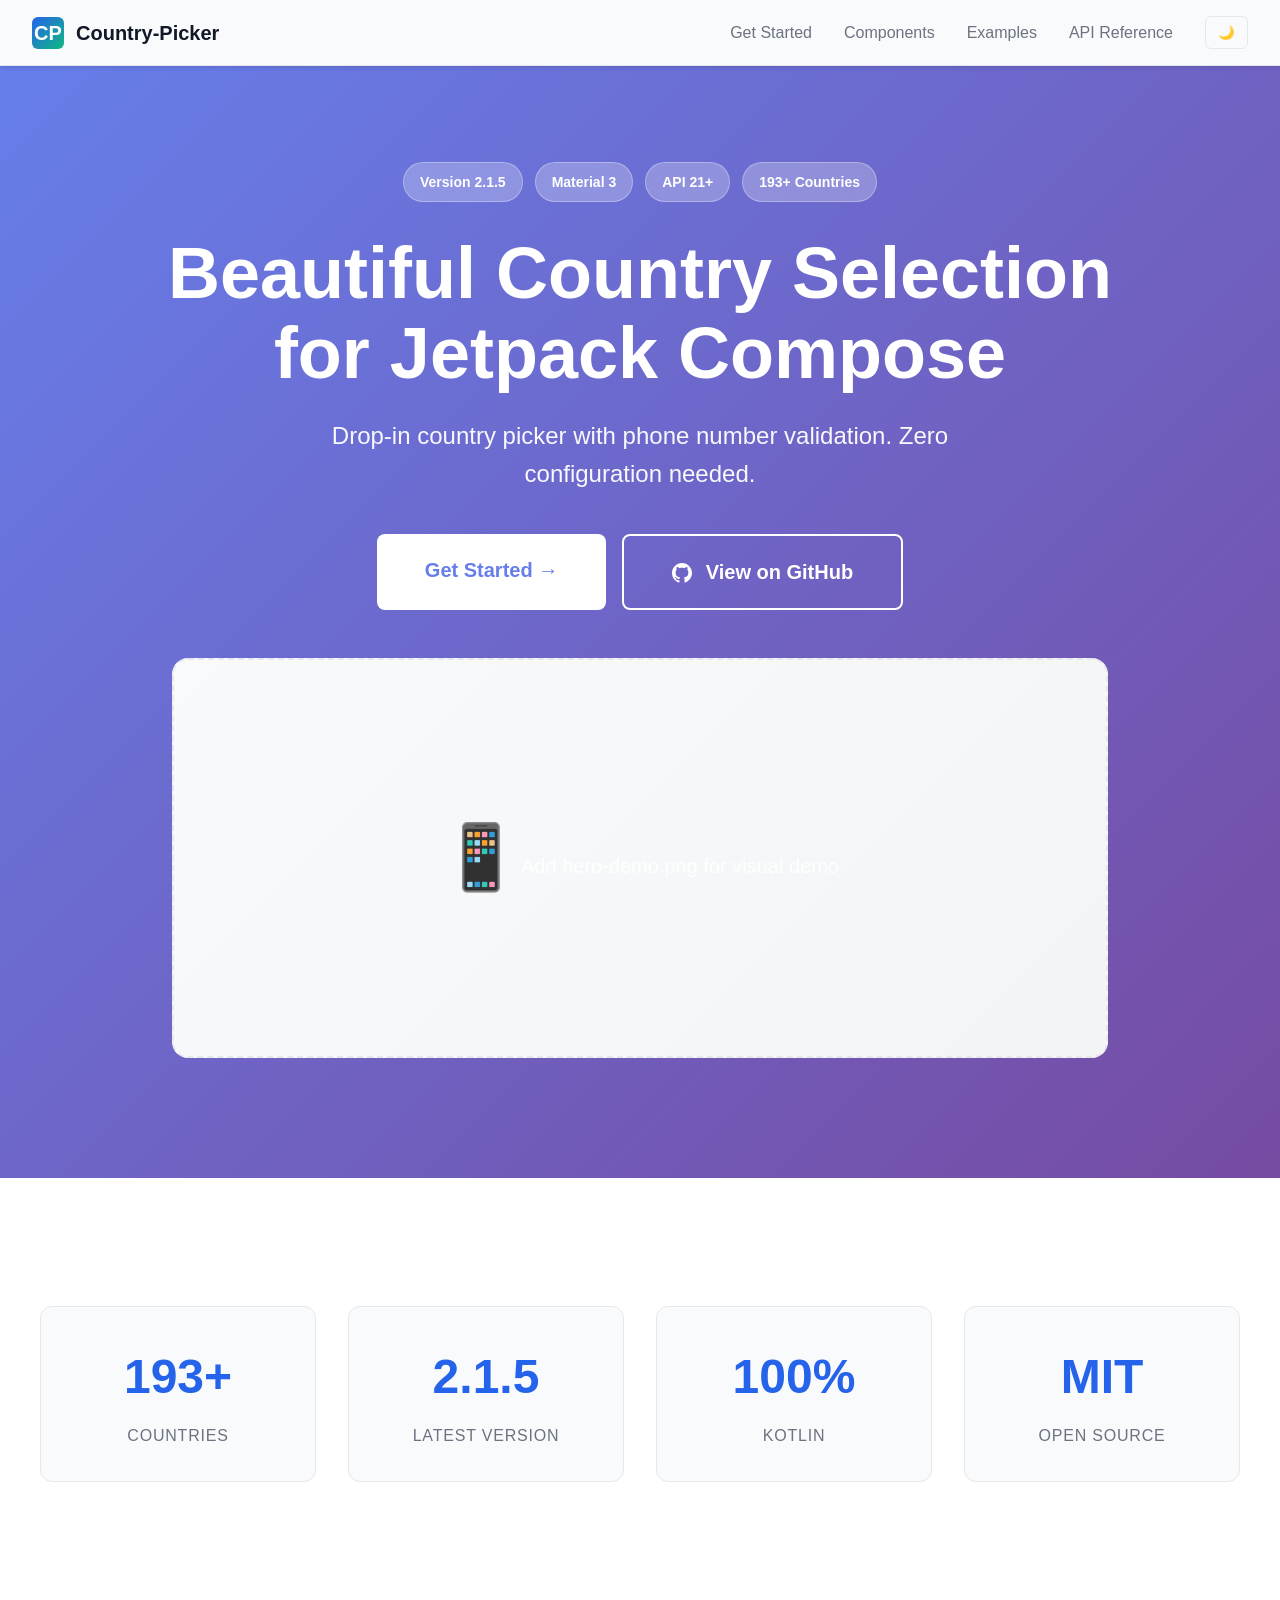
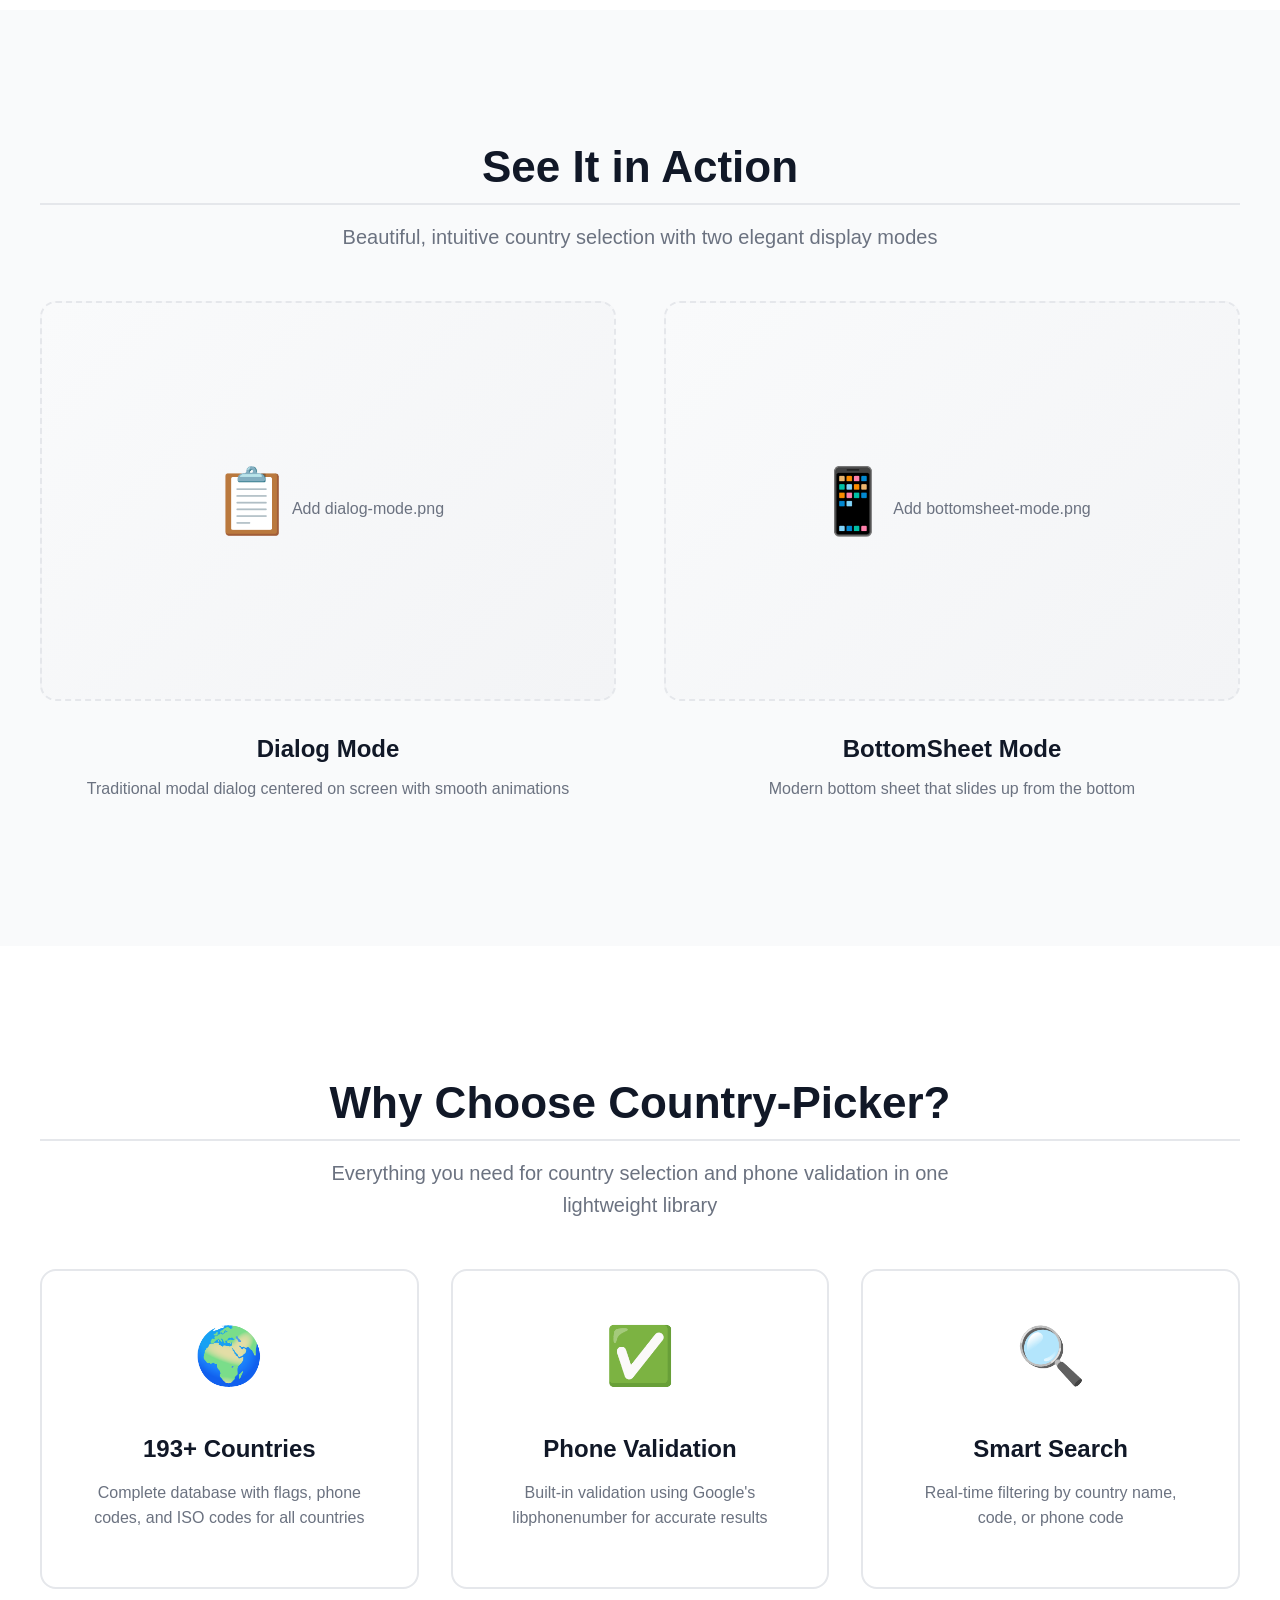
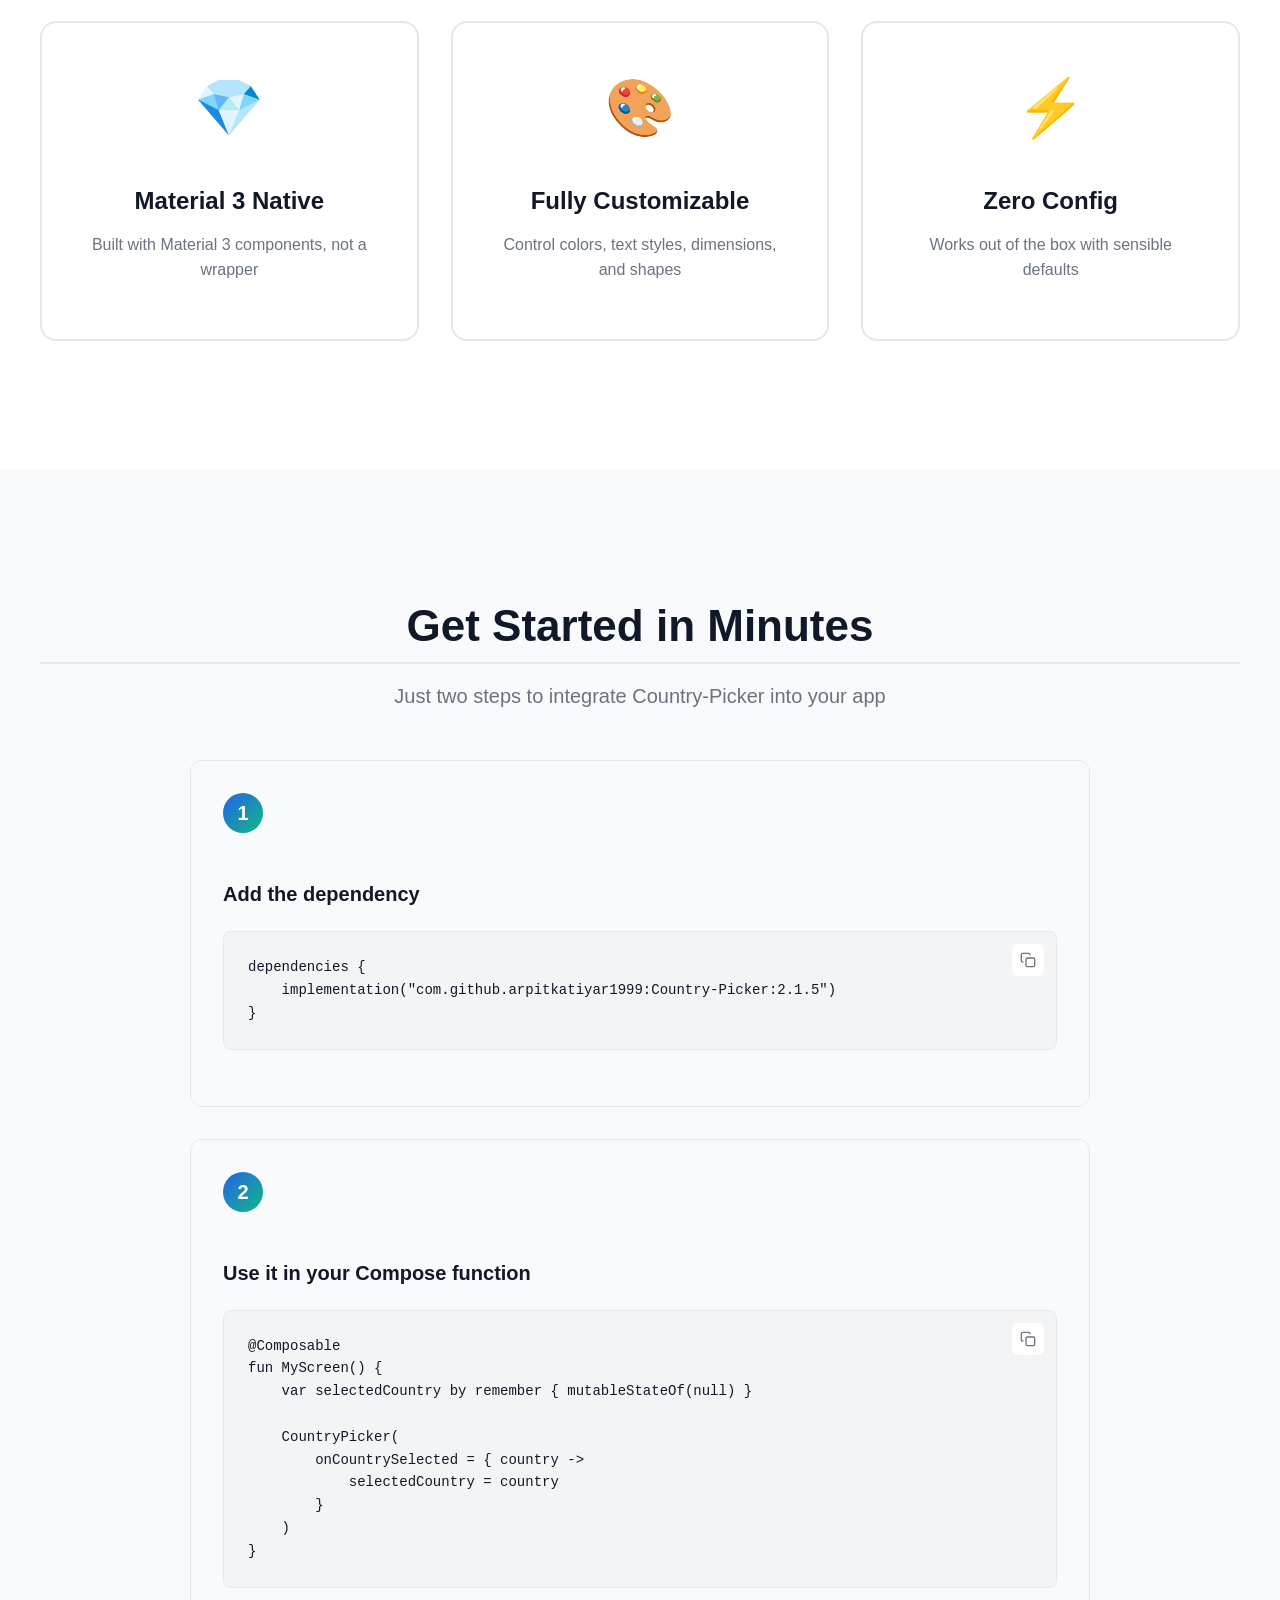
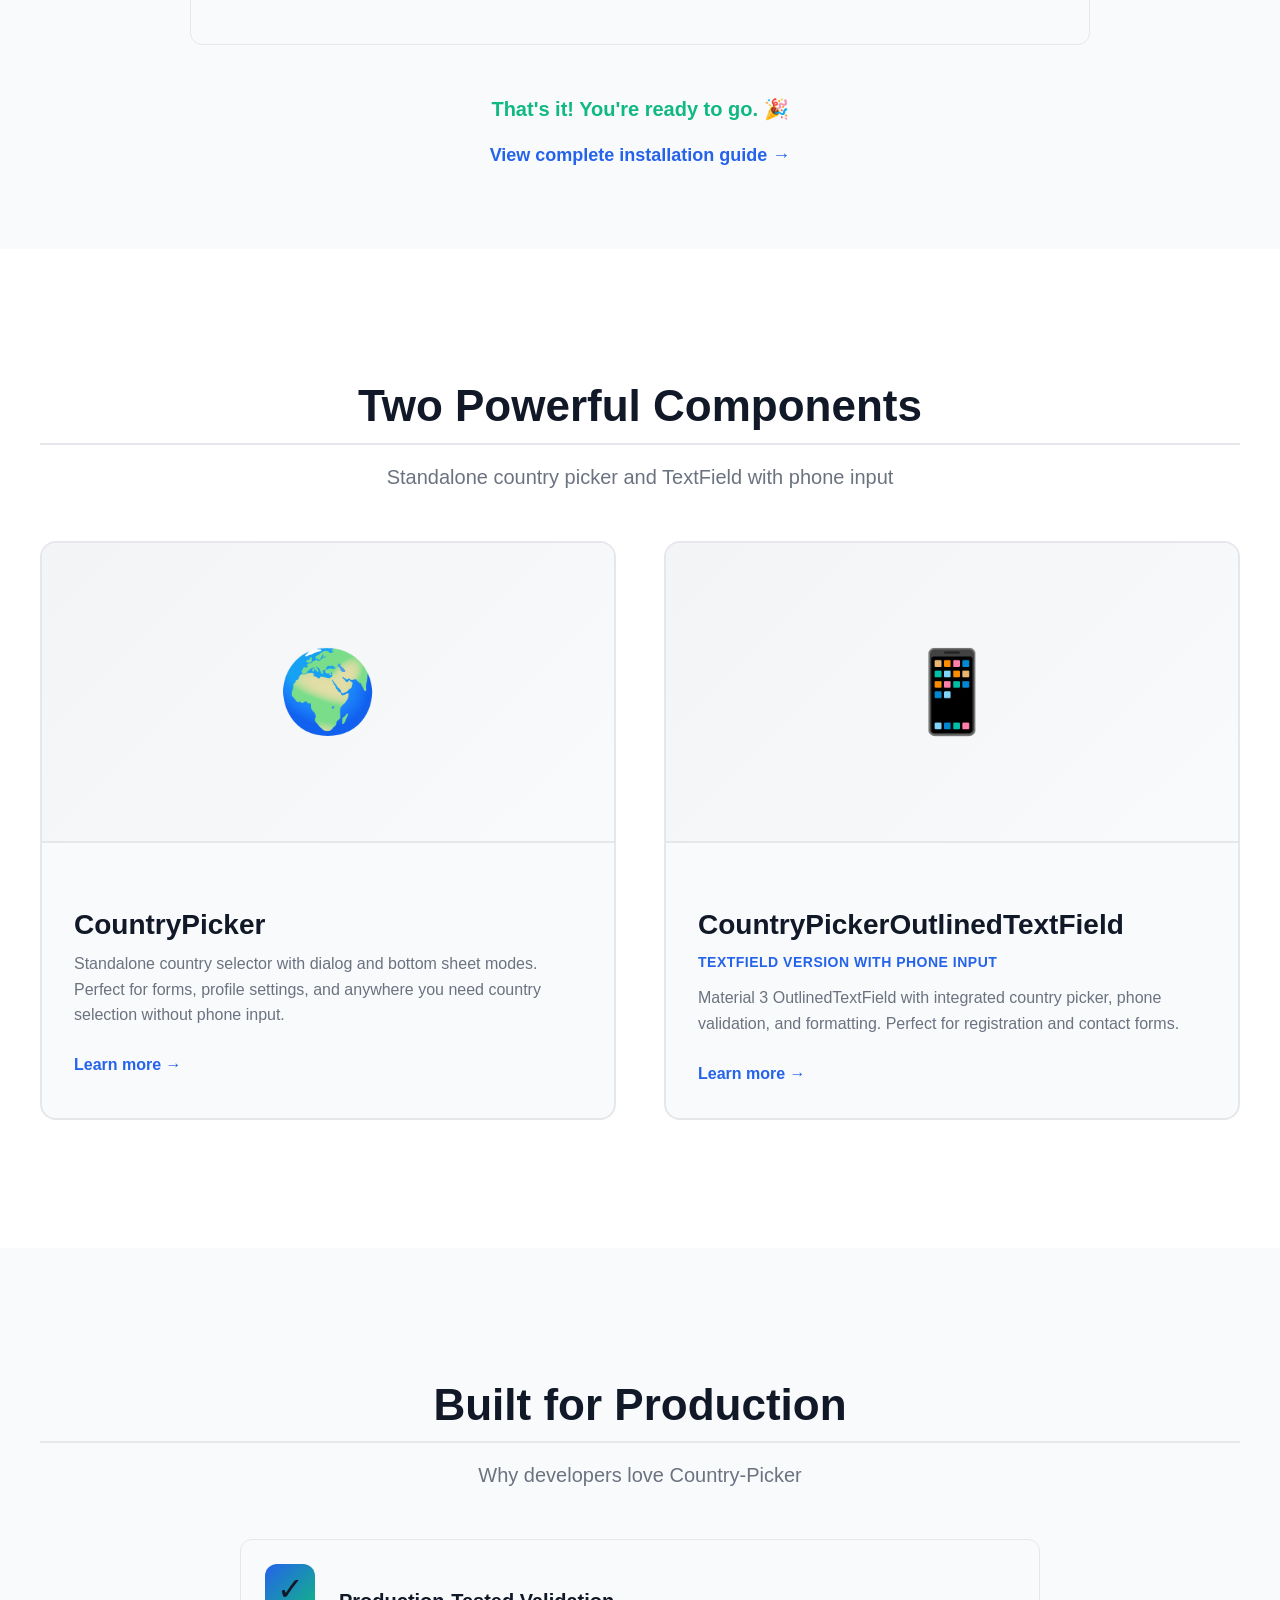
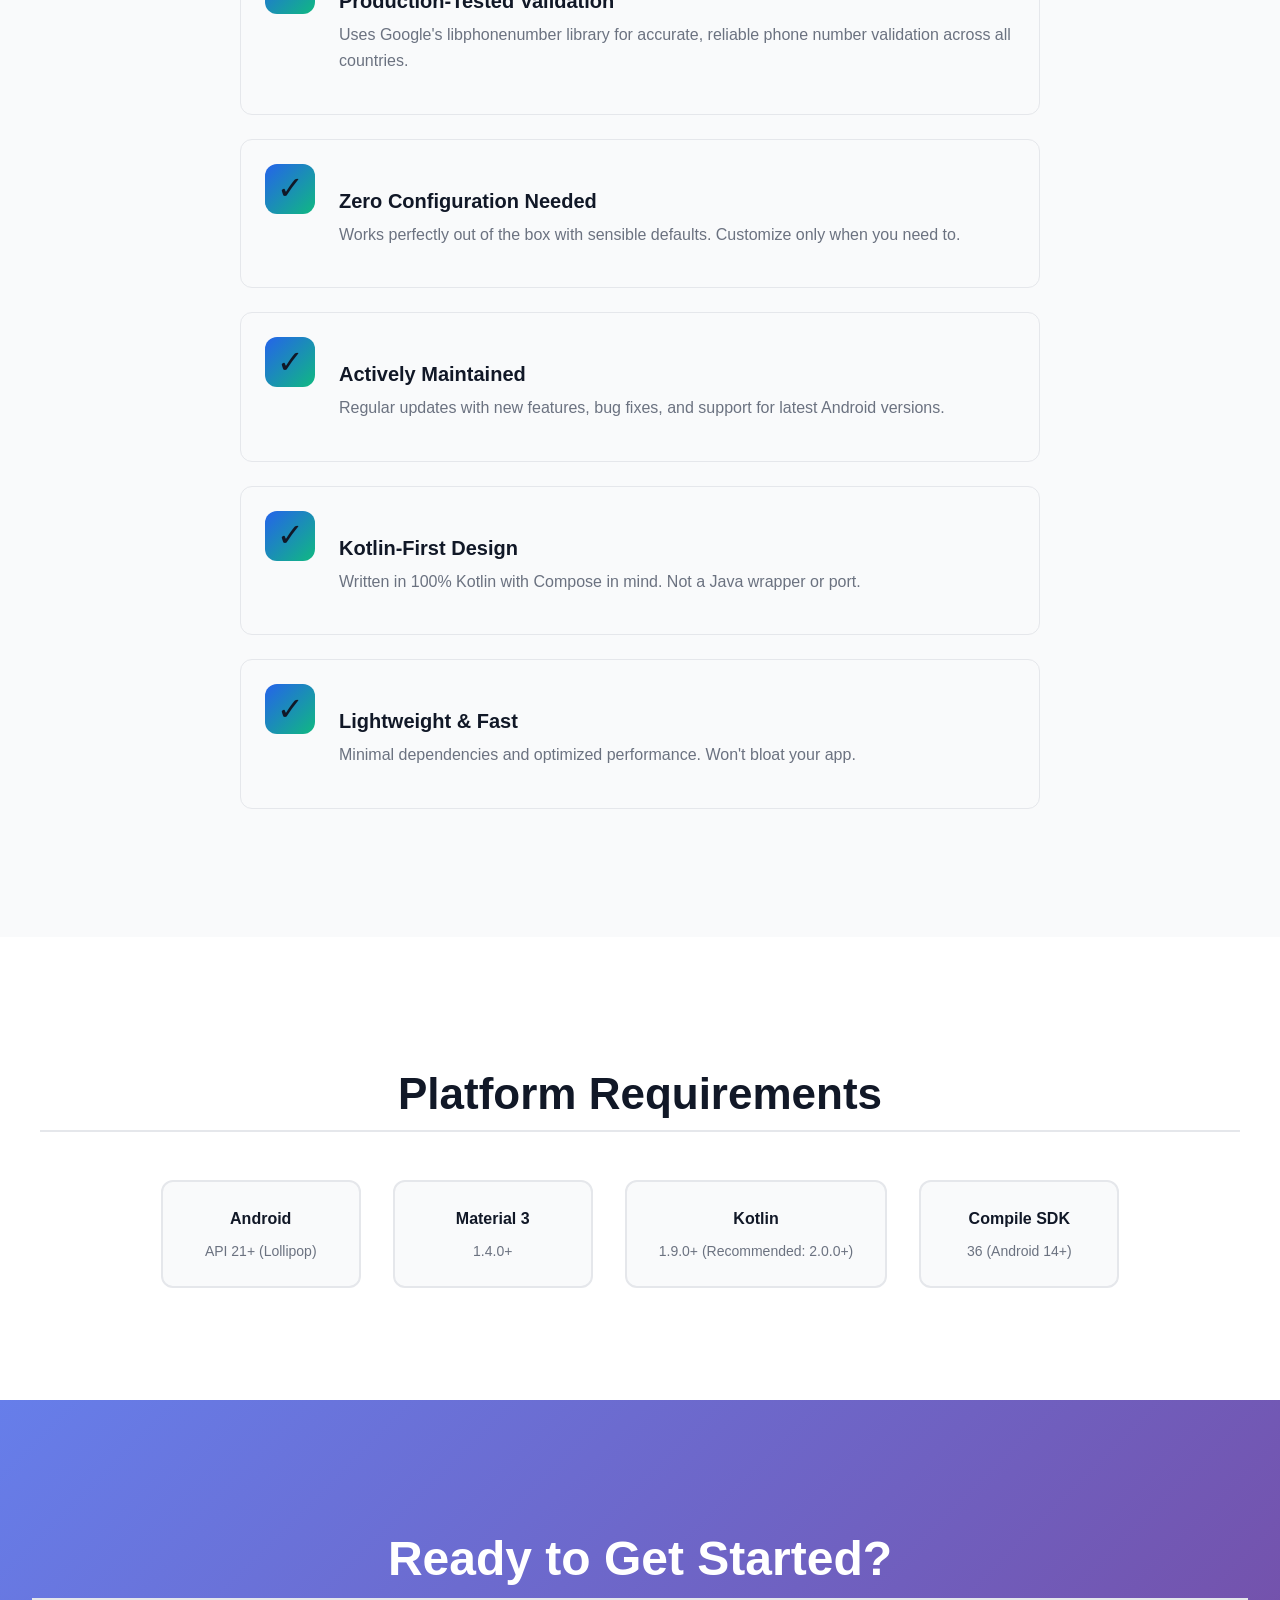
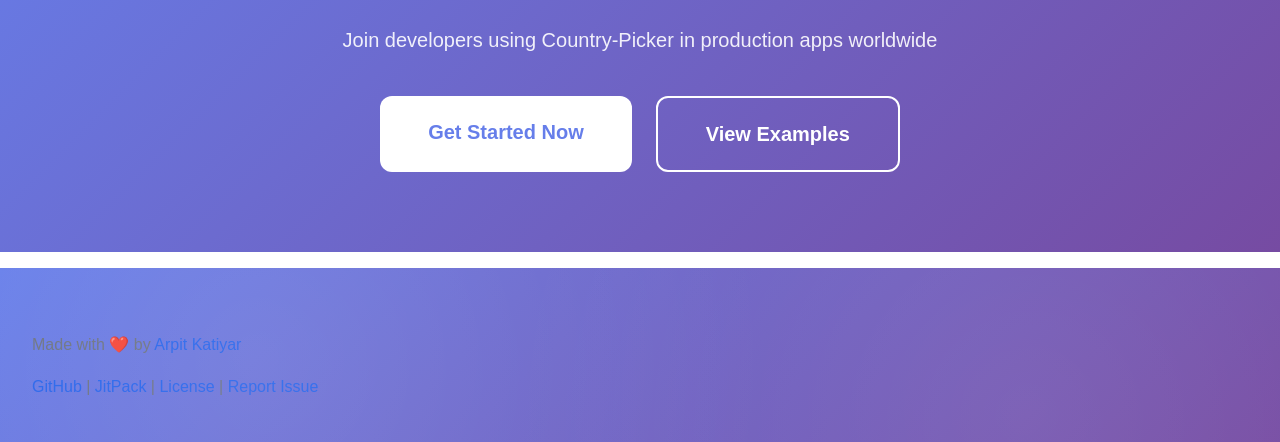
==== commit db8c5dcf: "Refactor: Simplify and improve documentation This commit refactors the documentation to be more conc" ====
--- a/docs/index.html
+++ b/docs/index.html
@@ -231,7 +231,7 @@
                 <div class="section-content">
                     <div class="section-header">
                         <h2 class="section-title">Two Powerful Components</h2>
-                        <p class="section-subtitle">Choose the right component for your use case</p>
+                        <p class="section-subtitle">Standalone country picker and TextField with phone input</p>
                     </div>
 
                     <div class="component-comparison">
@@ -246,7 +246,7 @@
                             <div class="comparison-content">
                                 <h3 class="comparison-title">CountryPicker</h3>
                                 <p class="comparison-description">
-                                    Standalone country selector perfect for forms, profile settings, and anywhere you need country selection without phone input.
+                                    Standalone country selector with dialog and bottom sheet modes. Perfect for forms, profile settings, and anywhere you need country selection without phone input.
                                 </p>
                                 <a href="components.html#countrypicker" class="comparison-link">
                                     Learn more →
@@ -264,8 +264,9 @@
                             </div>
                             <div class="comparison-content">
                                 <h3 class="comparison-title">CountryPickerOutlinedTextField</h3>
+                                <p class="comparison-subtitle-small">TextField Version with Phone Input</p>
                                 <p class="comparison-description">
-                                    Complete phone number input with integrated country picker, validation, and formatting. Perfect for registration and contact forms.
+                                    Material 3 OutlinedTextField with integrated country picker, phone validation, and formatting. Perfect for registration and contact forms.
                                 </p>
                                 <a href="components.html#textfield" class="comparison-link">
                                     Learn more →
--- a/docs/assets/css/style.css
+++ b/docs/assets/css/style.css
@@ -154,15 +154,15 @@
 
 /* Sidebar */
 .sidebar {
-  width: 280px;
+  width: 240px;
   background-color: var(--sidebar-bg);
   border-right: 1px solid var(--border-color);
   padding: 2rem 0;
   position: sticky;
   top: 80px;
-  height: calc(100vh - 80px);
-  overflow-y: auto;
+  align-self: flex-start;
   transition: transform 0.3s ease;
+  flex-shrink: 0;
 }
 
 .sidebar::-webkit-scrollbar {
@@ -189,6 +189,9 @@
   text-decoration: none;
   transition: all 0.2s;
   border-left: 3px solid transparent;
+  white-space: nowrap;
+  overflow: hidden;
+  text-overflow: ellipsis;
 }
 
 .sidebar nav a:hover {
@@ -205,6 +208,10 @@
 
 .nav-section {
   margin-top: 1.5rem;
+}
+
+.nav-section:last-child {
+  margin-bottom: 1.5rem;
 }
 
 .nav-section-title {
@@ -222,6 +229,8 @@
   flex: 1;
   padding: 3rem;
   max-width: 100%;
+  min-width: 0;
+  overflow-x: hidden;
 }
 
 /* ==================
@@ -644,17 +653,188 @@
 
 /* Footer */
 footer {
-  background-color: var(--surface);
-  border-top: 1px solid var(--border-color);
-  padding: 2rem;
-  margin-top: 4rem;
+  background: linear-gradient(135deg, #667eea 0%, #764ba2 100%);
+  color: white;
+  padding: 4rem 2rem 2rem;
+  margin-top: 1rem;
+  position: relative;
+  overflow: hidden;
+}
+
+footer::before {
+  content: '';
+  position: absolute;
+  top: 0;
+  left: 0;
+  right: 0;
+  bottom: 0;
+  background: radial-gradient(circle at 20% 50%, rgba(255, 255, 255, 0.1) 0%, transparent 50%),
+              radial-gradient(circle at 80% 80%, rgba(255, 255, 255, 0.08) 0%, transparent 50%);
+  pointer-events: none;
+}
+
+[data-theme="dark"] footer {
+  background: linear-gradient(135deg, #1e293b 0%, #0f172a 100%);
+}
+
+[data-theme="dark"] footer::before {
+  background: radial-gradient(circle at 20% 50%, rgba(96, 165, 250, 0.1) 0%, transparent 50%),
+              radial-gradient(circle at 80% 80%, rgba(52, 211, 153, 0.08) 0%, transparent 50%);
+}
+
+.footer-grid {
+  max-width: 1200px;
+  margin: 0 auto;
+  display: grid;
+  grid-template-columns: repeat(3, 1fr);
+  gap: 4rem;
+  margin-bottom: 3rem;
+  position: relative;
+  z-index: 1;
+}
+
+.footer-column {
+  display: flex;
+  flex-direction: column;
+  gap: 1rem;
+}
+
+.footer-branding {
+  display: flex;
+  flex-direction: column;
+  gap: 0.75rem;
+}
+
+.footer-logo {
+  display: flex;
+  align-items: center;
+  gap: 0.75rem;
+  font-size: 1.5rem;
+  font-weight: 700;
+  color: white;
+  text-decoration: none;
+}
+
+.footer-logo-icon {
+  width: 48px;
+  height: 48px;
+  background: linear-gradient(135deg, #60a5fa, #34d399);
+  border-radius: 12px;
+  display: flex;
+  align-items: center;
+  justify-content: center;
+  color: white;
+  font-weight: bold;
+  font-size: 1.25rem;
+  box-shadow: 0 8px 16px rgba(0, 0, 0, 0.2);
+}
+
+.footer-tagline {
+  color: rgba(255, 255, 255, 0.8);
+  font-size: 0.875rem;
+  line-height: 1.5;
+}
+
+.footer-badge {
+  display: inline-block;
+  background: rgba(255, 255, 255, 0.2);
+  color: white;
+  padding: 0.25rem 0.75rem;
+  border-radius: 12px;
+  font-size: 0.75rem;
+  font-weight: 600;
+  border: 1px solid rgba(255, 255, 255, 0.3);
+}
+
+.footer-heading {
+  font-size: 0.875rem;
+  font-weight: 700;
+  text-transform: uppercase;
+  letter-spacing: 0.05em;
+  color: white;
+  margin-bottom: 0.5rem;
+}
+
+.footer-links {
+  display: flex;
+  flex-direction: column;
+  gap: 0.625rem;
+  list-style: none;
+  padding: 0;
+  margin: 0;
+}
+
+.footer-links a {
+  color: rgba(255, 255, 255, 0.8);
+  text-decoration: none;
+  font-size: 0.875rem;
+  transition: all 0.2s;
+  display: inline-block;
+}
+
+.footer-links a:hover {
+  color: white;
+  transform: translateX(4px);
+}
+
+.footer-info-item {
+  display: flex;
+  align-items: center;
+  gap: 0.5rem;
+  color: rgba(255, 255, 255, 0.8);
+  font-size: 0.875rem;
+}
+
+.footer-info-icon {
+  color: #60a5fa;
+}
+
+.footer-bottom {
+  max-width: 1200px;
+  margin: 0 auto;
+  padding-top: 2rem;
+  border-top: 1px solid rgba(255, 255, 255, 0.15);
   text-align: center;
-  color: var(--text-secondary);
-}
-
-footer a {
-  color: var(--primary-color);
-  margin: 0 0.5rem;
+  color: rgba(255, 255, 255, 0.7);
+  font-size: 0.875rem;
+  position: relative;
+  z-index: 1;
+}
+
+.footer-bottom a {
+  color: white;
+  text-decoration: none;
+  font-weight: 600;
+}
+
+.footer-bottom a:hover {
+  text-decoration: underline;
+}
+
+@media (max-width: 968px) {
+  .footer-grid {
+    grid-template-columns: repeat(2, 1fr);
+    gap: 2rem;
+  }
+
+  .footer-column:first-child {
+    grid-column: 1 / -1;
+  }
+}
+
+@media (max-width: 640px) {
+  footer {
+    padding: 2rem 1rem 1rem;
+  }
+
+  .footer-grid {
+    grid-template-columns: 1fr;
+    gap: 2rem;
+  }
+
+  .footer-column:first-child {
+    grid-column: auto;
+  }
 }
 
 /* ==================
@@ -907,42 +1087,40 @@
   justify-content: space-between;
   align-items: center;
   margin: 4rem 0 2rem;
-  padding: 2rem 0;
+  padding: 3rem 0 2rem;
   border-top: 2px solid var(--border-color);
   gap: 1rem;
 }
 
 .nav-button {
-  display: flex;
+  display: inline-flex;
   align-items: center;
-  gap: 0.75rem;
-  padding: 1rem 1.5rem;
+  gap: 1.5rem;
+  padding: 1rem 0.75rem;
   background-color: var(--surface);
   border: 2px solid var(--border-color);
   border-radius: 12px;
   text-decoration: none;
   color: var(--text-primary);
   transition: all 0.3s;
-  flex: 1;
-  max-width: 400px;
+  min-width: 200px;
 }
 
 .nav-button:hover {
-  background-color: var(--primary-color);
-  color: white;
   border-color: var(--primary-color);
-  transform: translateY(-2px);
-  box-shadow: 0 8px 16px var(--shadow);
   text-decoration: none;
+  transform: scale(1.05);
 }
 
 .nav-button-prev {
-  justify-content: flex-start;
+  padding-left: 0.75rem;
+  padding-right: 1.5rem;
 }
 
 .nav-button-next {
-  justify-content: flex-end;
   margin-left: auto;
+  padding-left: 1.5rem;
+  padding-right: 0.75rem;
 }
 
 .nav-button-content {
@@ -1349,7 +1527,16 @@
   font-size: 1.75rem;
   font-weight: 700;
   color: var(--text-primary);
-  margin-bottom: 1rem;
+  margin-bottom: 0.5rem;
+}
+
+.comparison-subtitle-small {
+  font-size: 0.875rem;
+  font-weight: 600;
+  color: var(--primary-color);
+  text-transform: uppercase;
+  letter-spacing: 0.5px;
+  margin-bottom: 0.75rem;
 }
 
 .comparison-description {
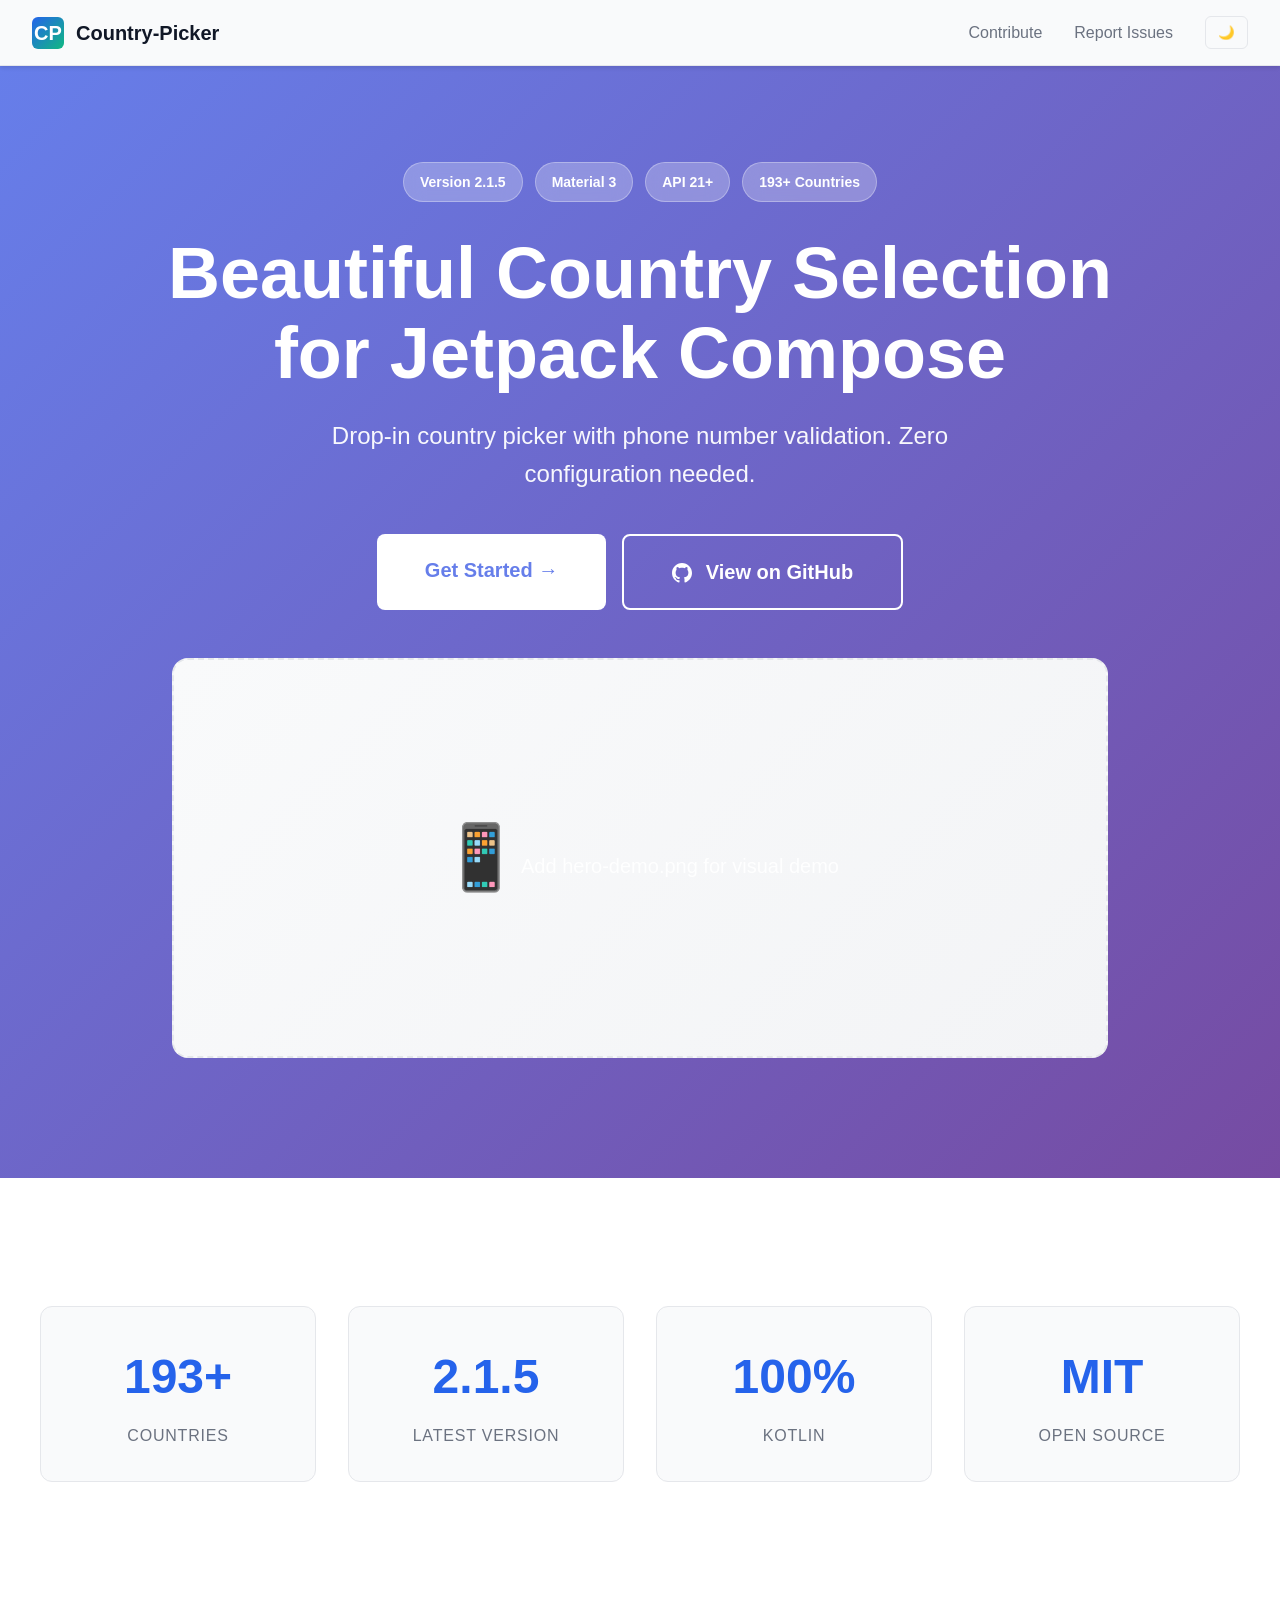
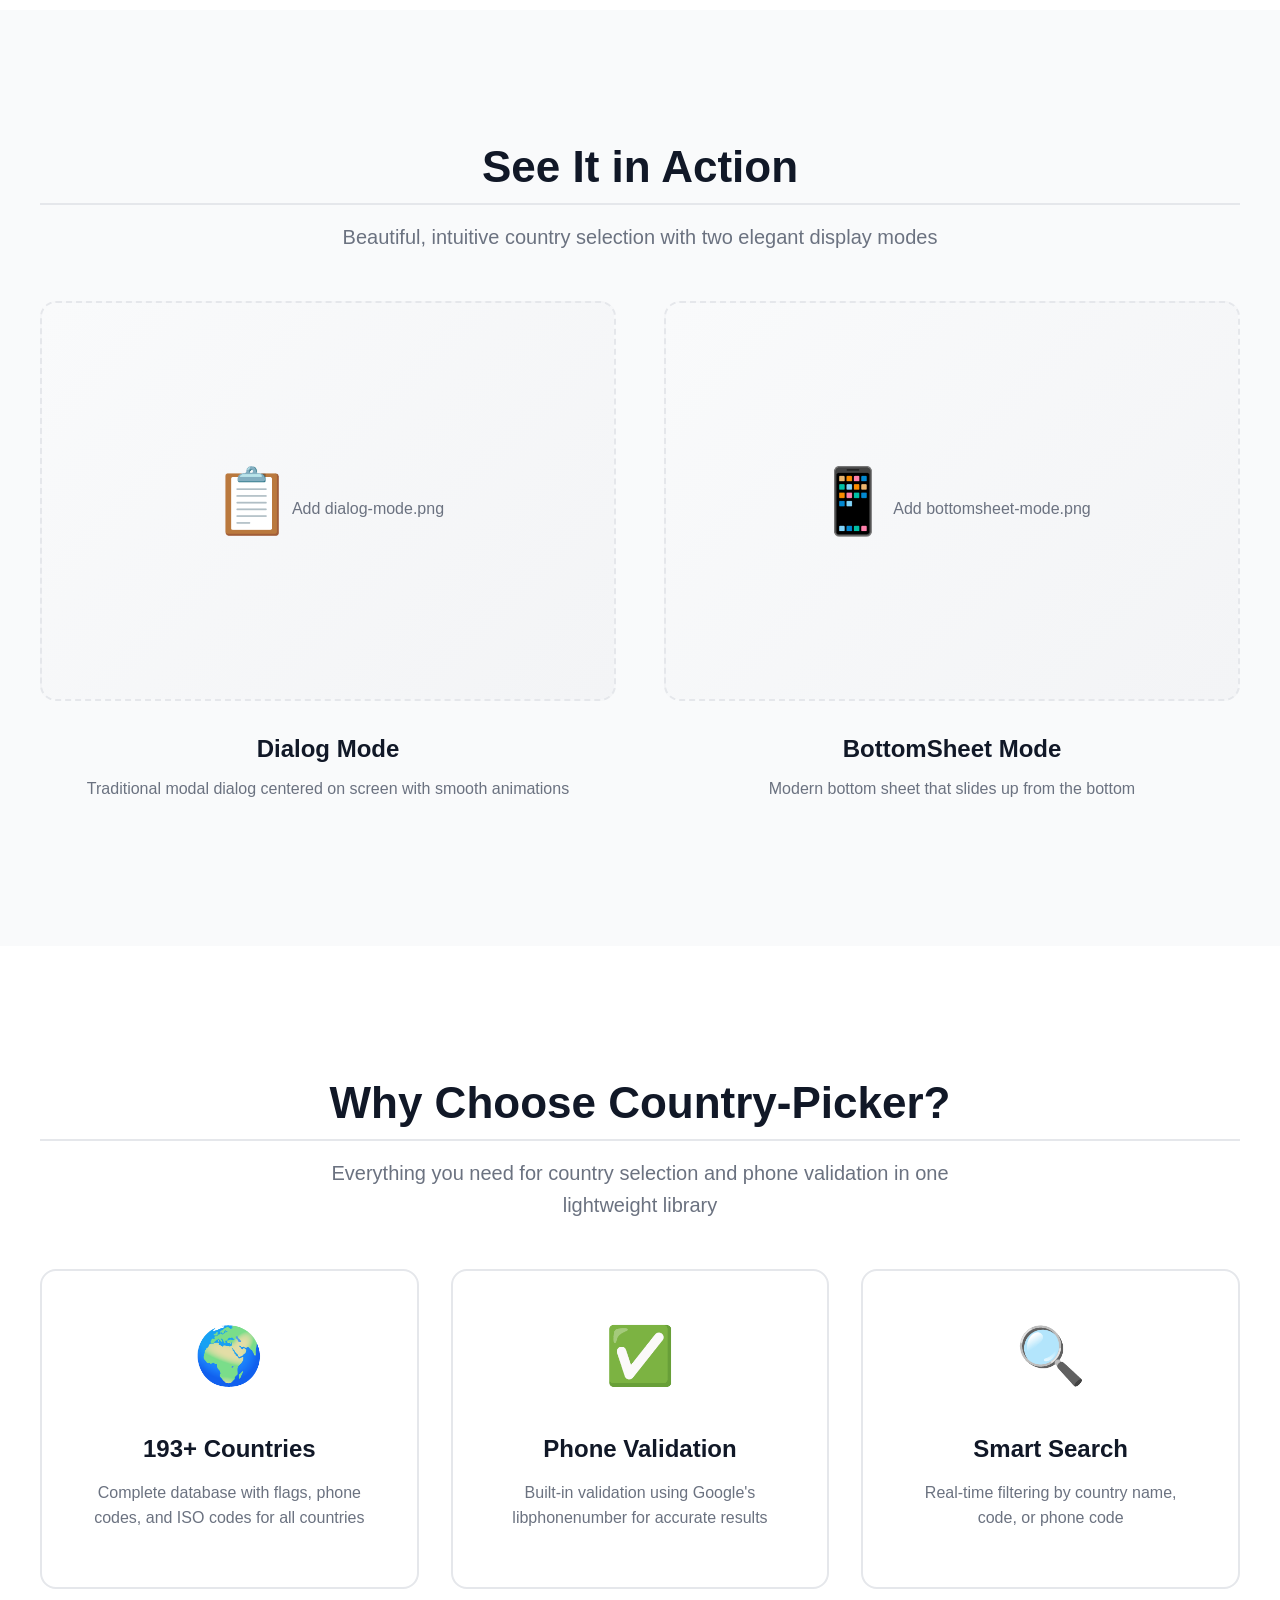
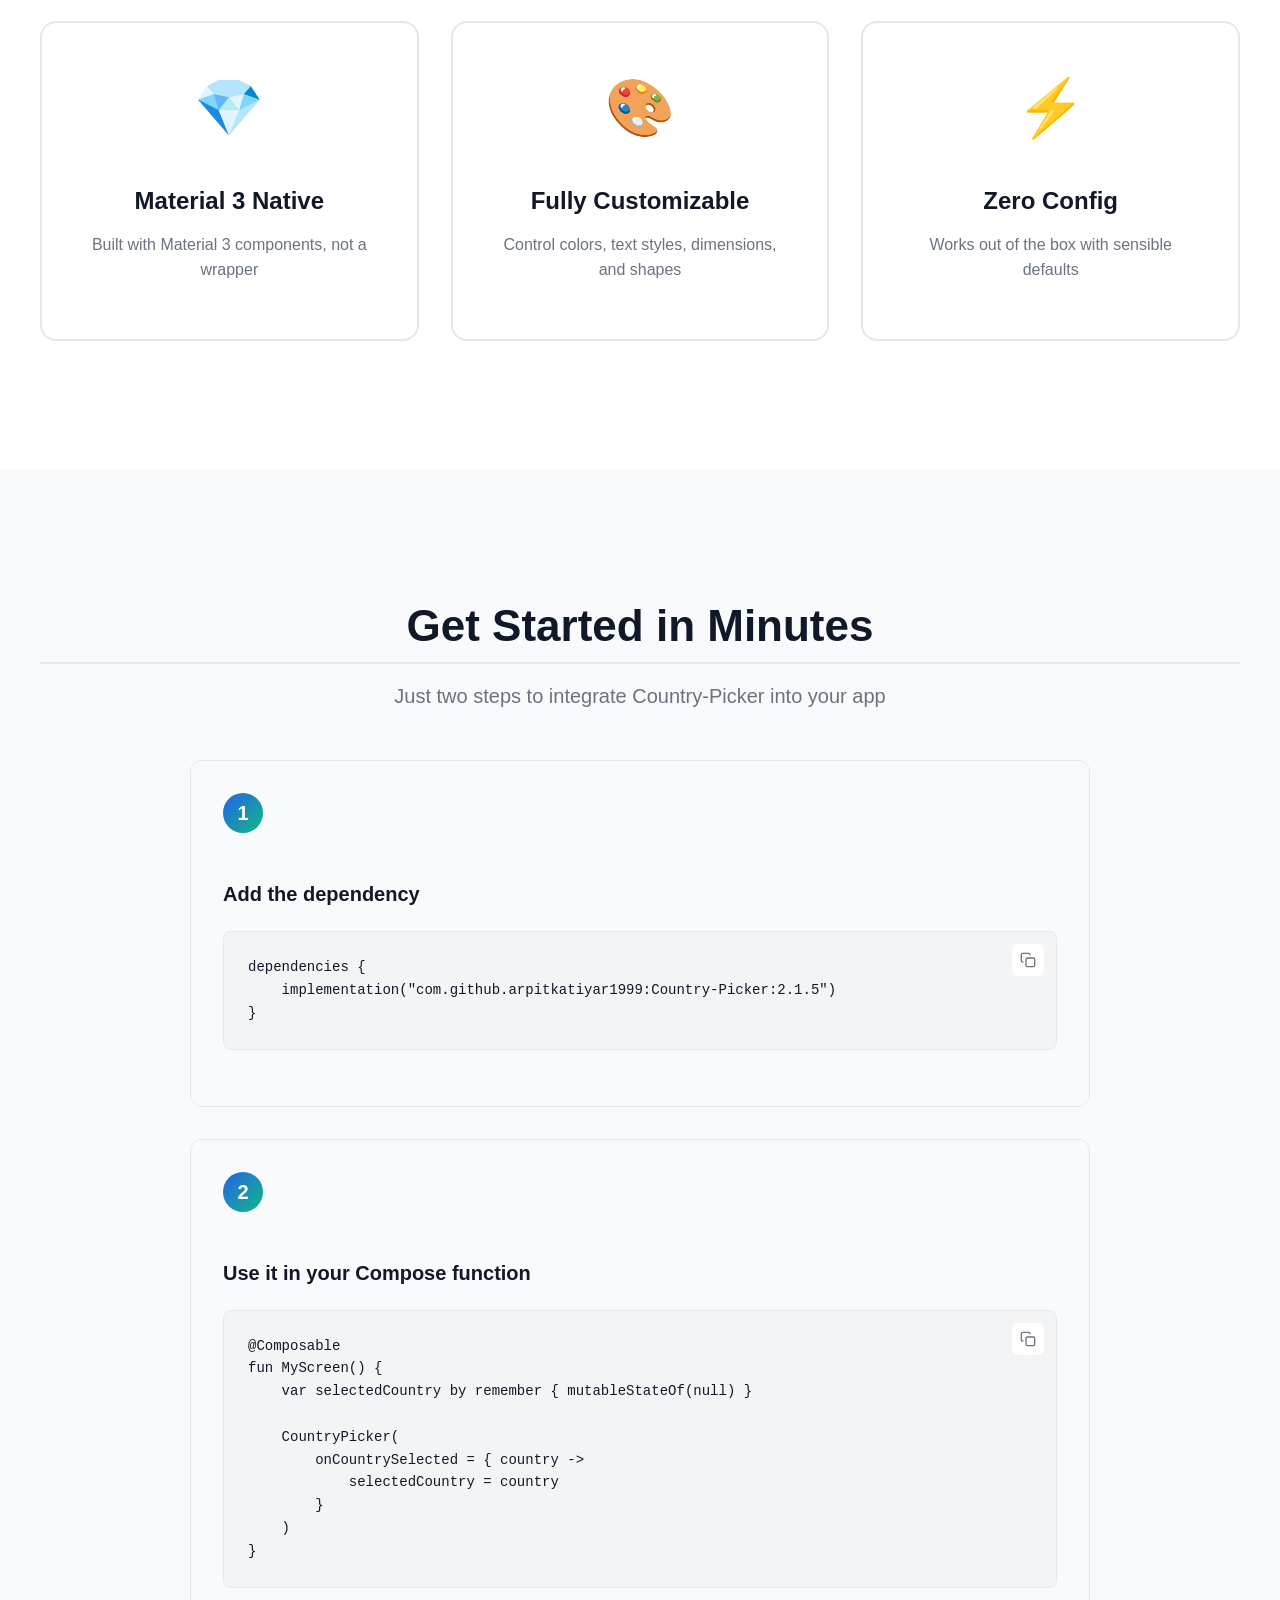
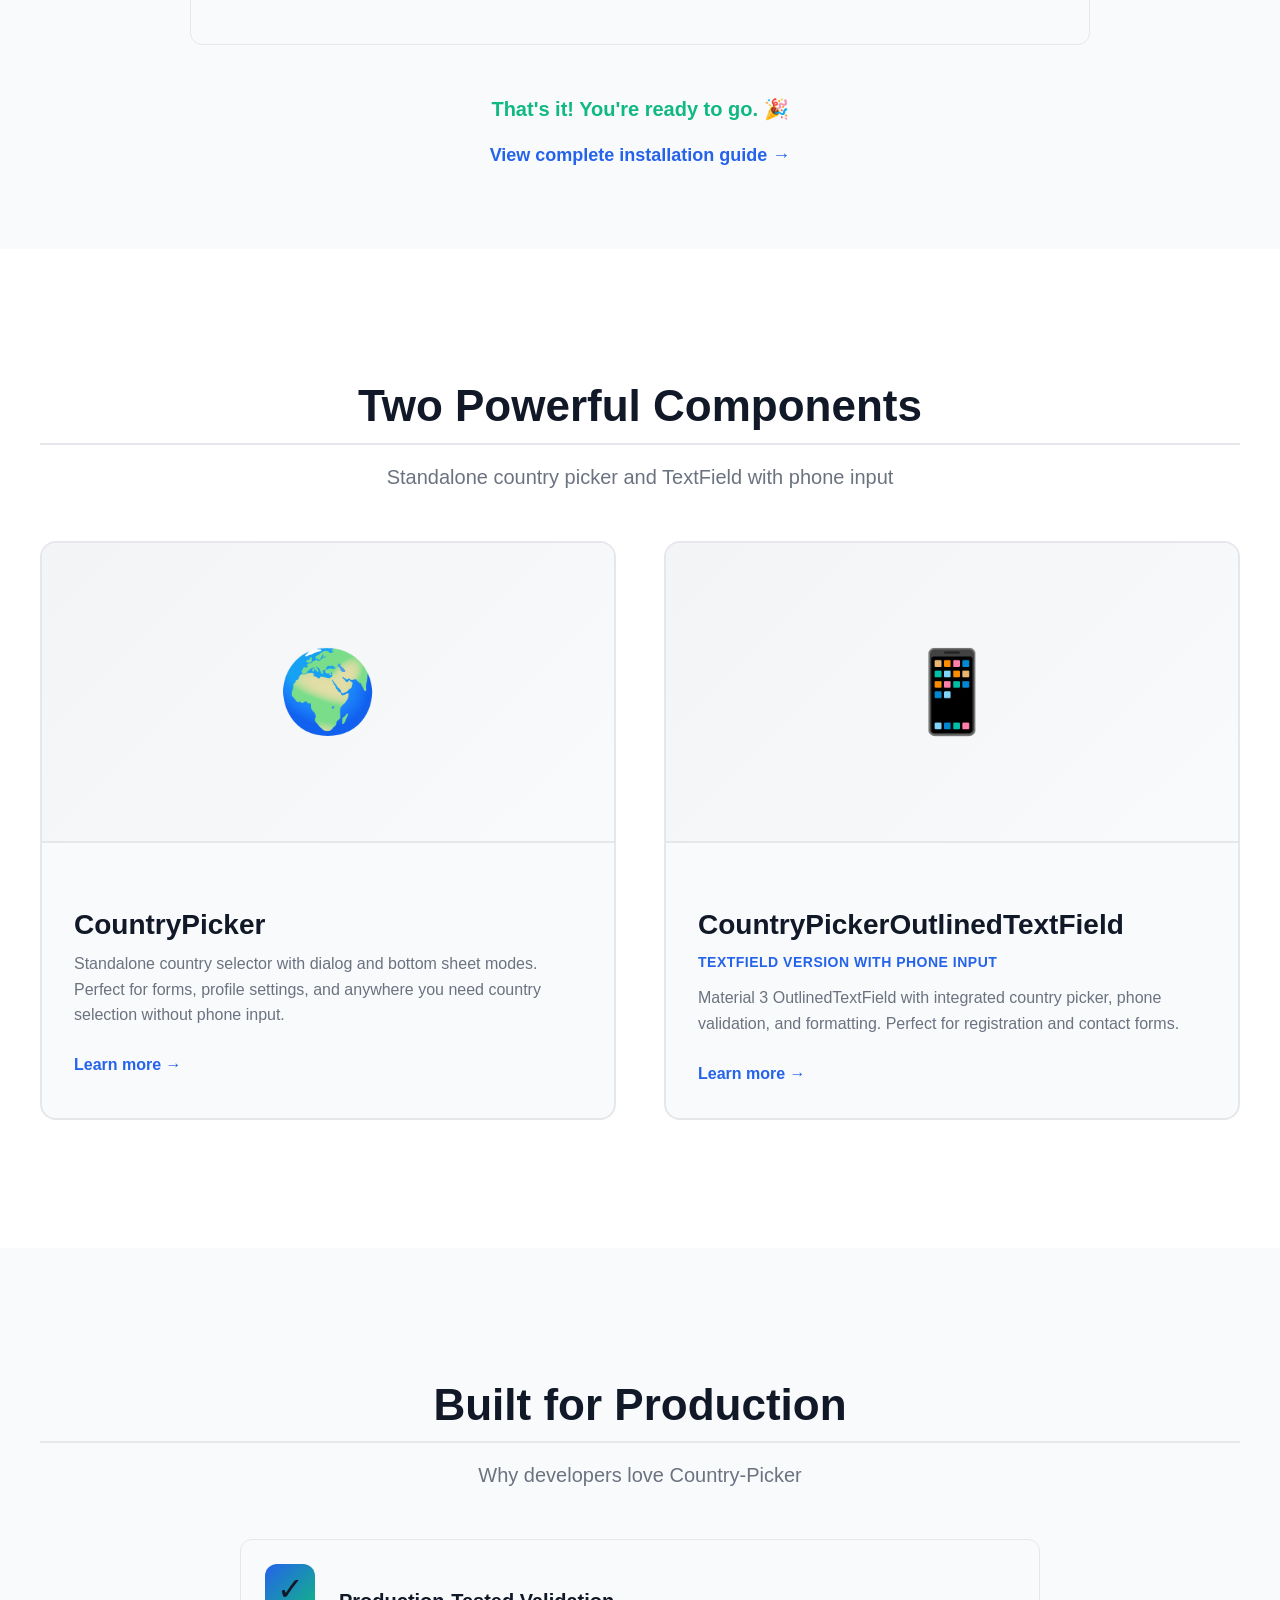
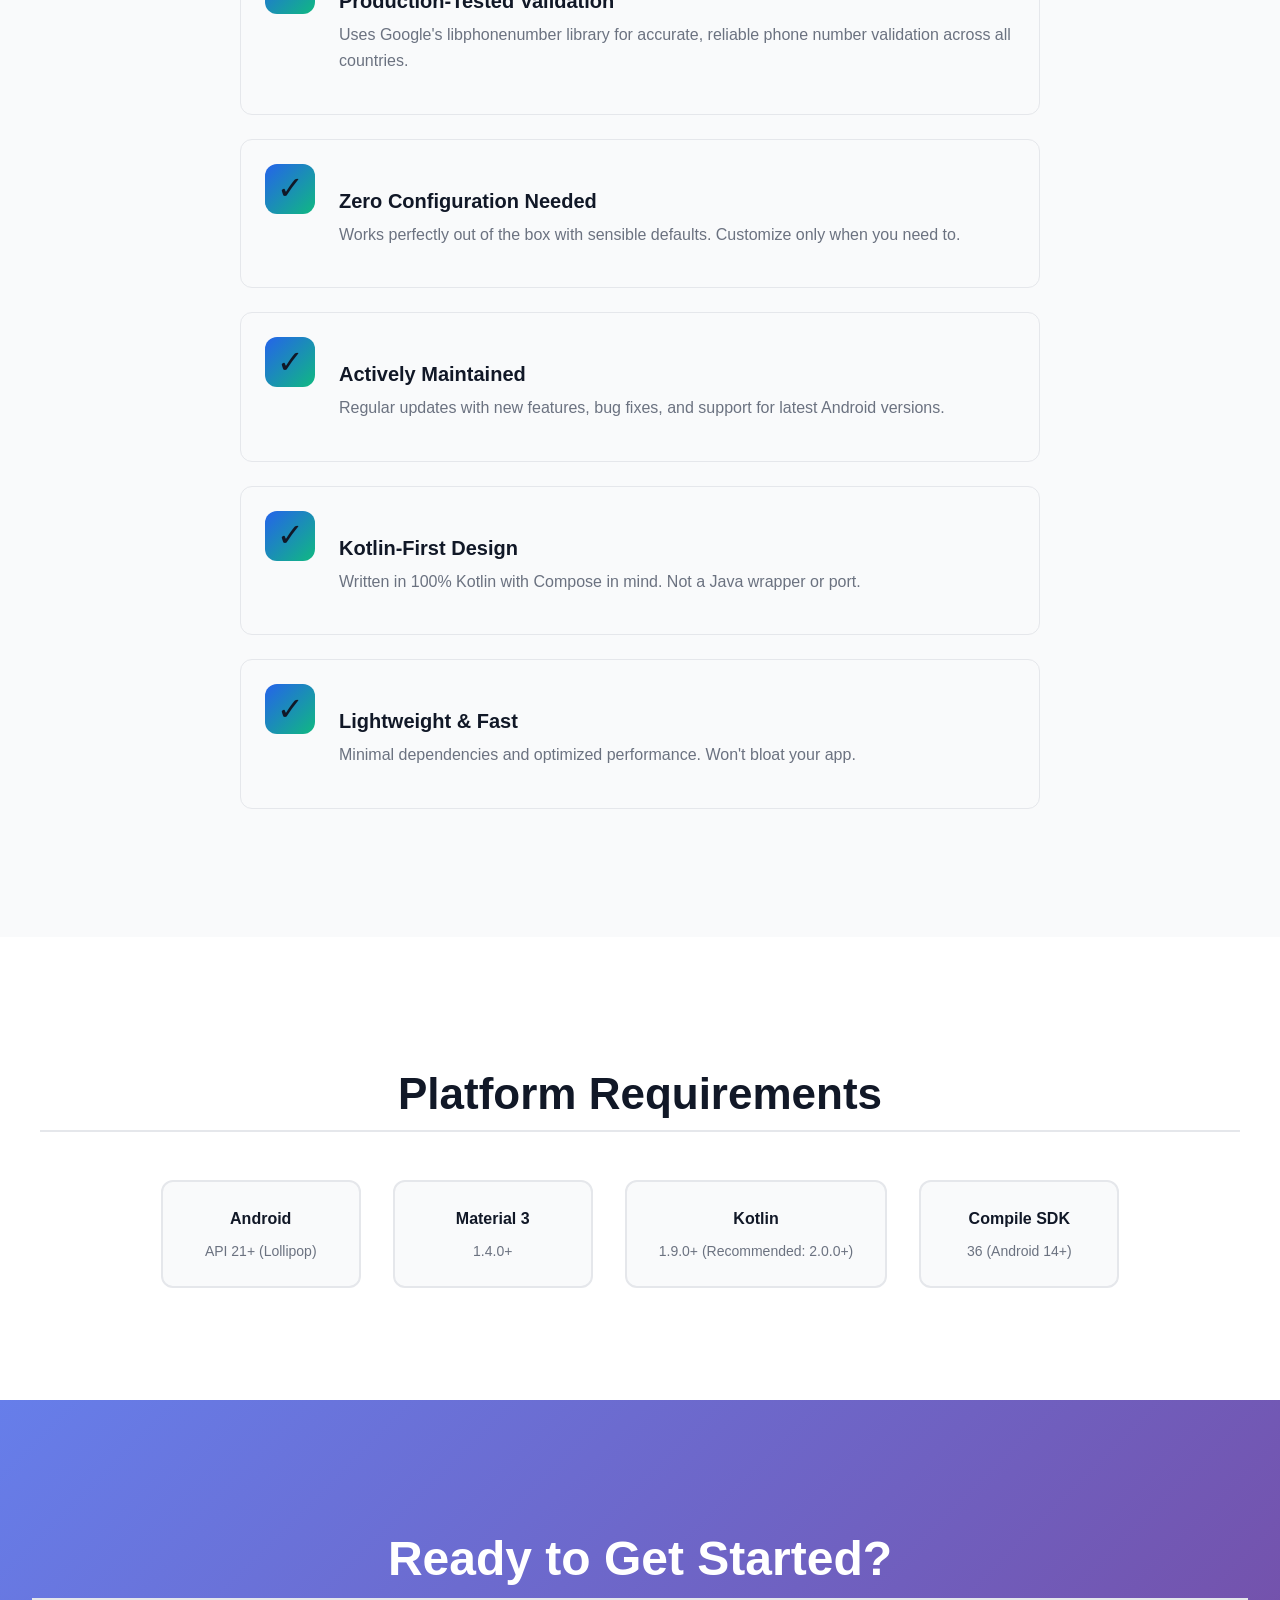
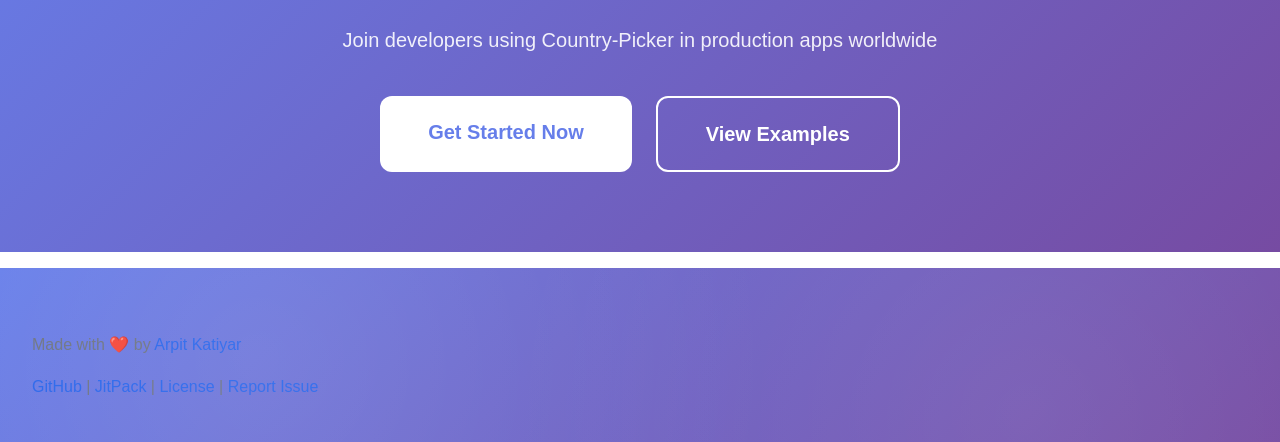
==== commit 63487abd: "docs: Updated header navigation links - Replaced local navigation links (Get Started, Components, Ex" ====
--- a/docs/index.html
+++ b/docs/index.html
@@ -18,10 +18,8 @@
                 <span>Country-Picker</span>
             </a>
             <nav class="header-nav">
-                <a href="getting-started.html">Get Started</a>
-                <a href="components.html">Components</a>
-                <a href="examples.html">Examples</a>
-                <a href="api-reference.html">API Reference</a>
+                <a href="https://github.com/arpitkatiyar1999/Country-Picker#contributing" target="_blank">Contribute</a>
+                <a href="https://github.com/arpitkatiyar1999/Country-Picker/issues" target="_blank">Report Issues</a>
                 <button class="theme-toggle" id="themeToggle" aria-label="Toggle theme">
                     <span id="themeIcon">🌙</span>
                 </button>
--- a/docs/assets/css/style.css
+++ b/docs/assets/css/style.css
@@ -926,6 +926,66 @@
   }
 }
 
+/* Extra Small Devices (320px - 400px) */
+@media (max-width: 400px) {
+  .header-container {
+    padding: 0.75rem;
+  }
+
+  .main-content {
+    padding: 1rem 0.5rem;
+  }
+
+  h2 {
+    font-size: 1.25rem;
+    word-break: break-word;
+  }
+
+  h3 {
+    font-size: 1.125rem;
+    word-break: break-word;
+  }
+
+  /* Table fixes for 320px */
+  table {
+    font-size: 0.75rem;
+    display: block;
+    overflow-x: auto;
+    -webkit-overflow-scrolling: touch;
+    width: 100%;
+  }
+
+  thead, tbody, tr {
+    display: table;
+    width: 100%;
+    table-layout: fixed;
+  }
+
+  th, td {
+    padding: 0.5rem;
+    word-wrap: break-word;
+  }
+
+  th {
+    white-space: nowrap;
+  }
+
+  td code {
+    font-size: 0.7rem;
+    padding: 0.1rem 0.3rem;
+  }
+
+  pre {
+    padding: 0.75rem;
+    font-size: 0.75rem;
+  }
+
+  code {
+    font-size: 0.75rem;
+    word-break: break-all;
+  }
+}
+
 /* ==================
    Utilities
    ================== */
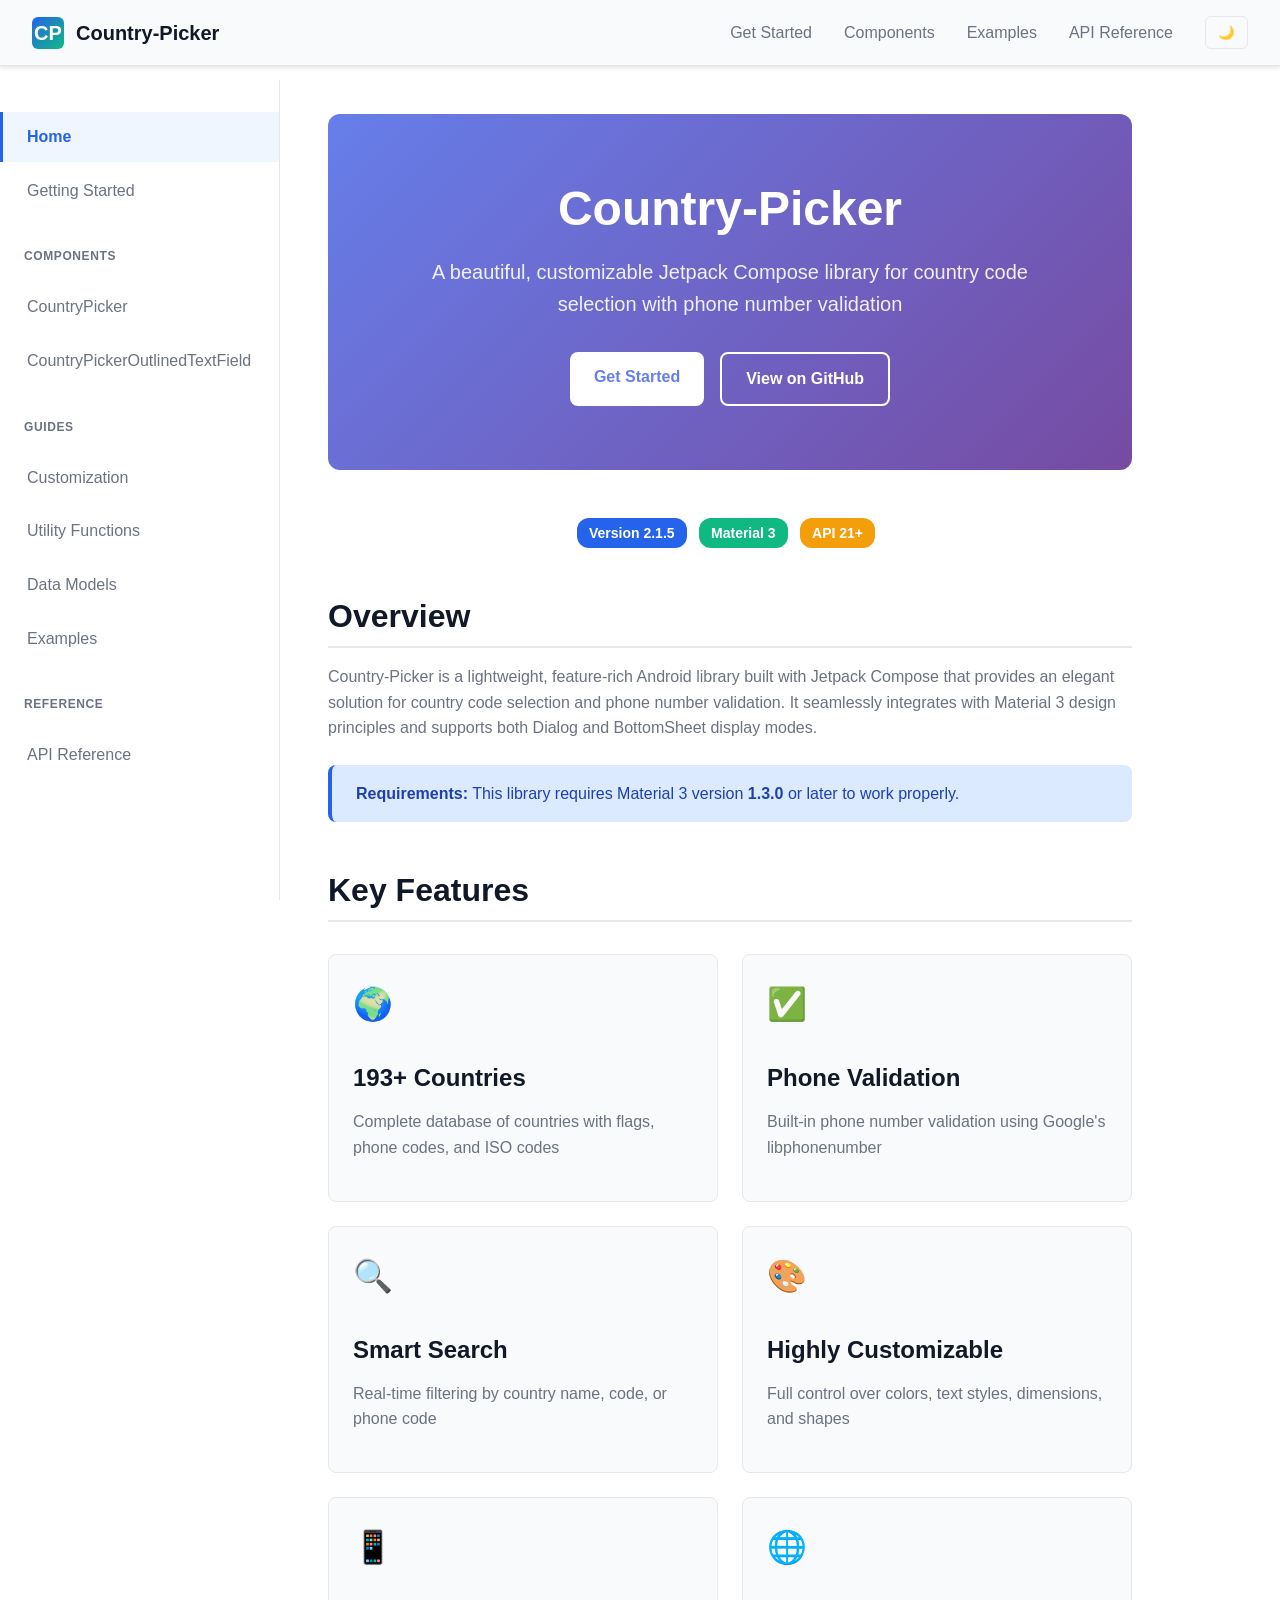
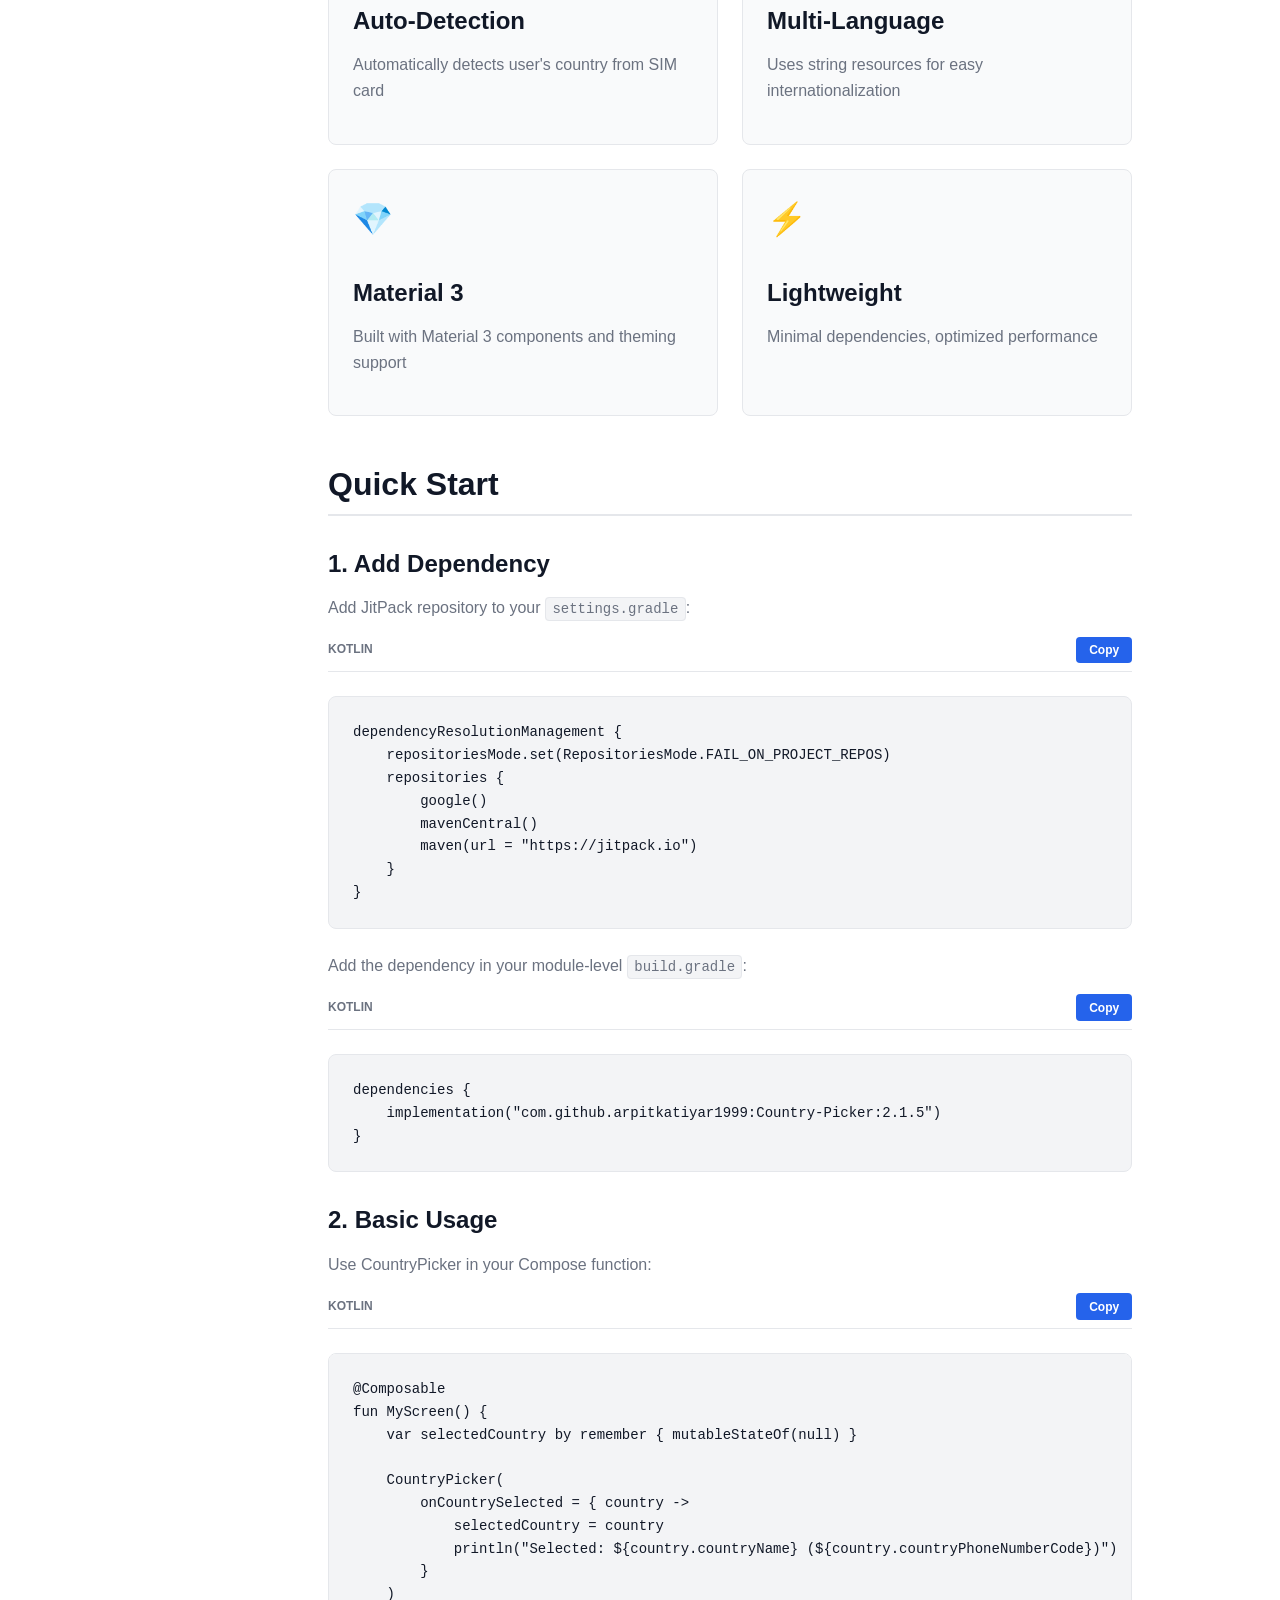
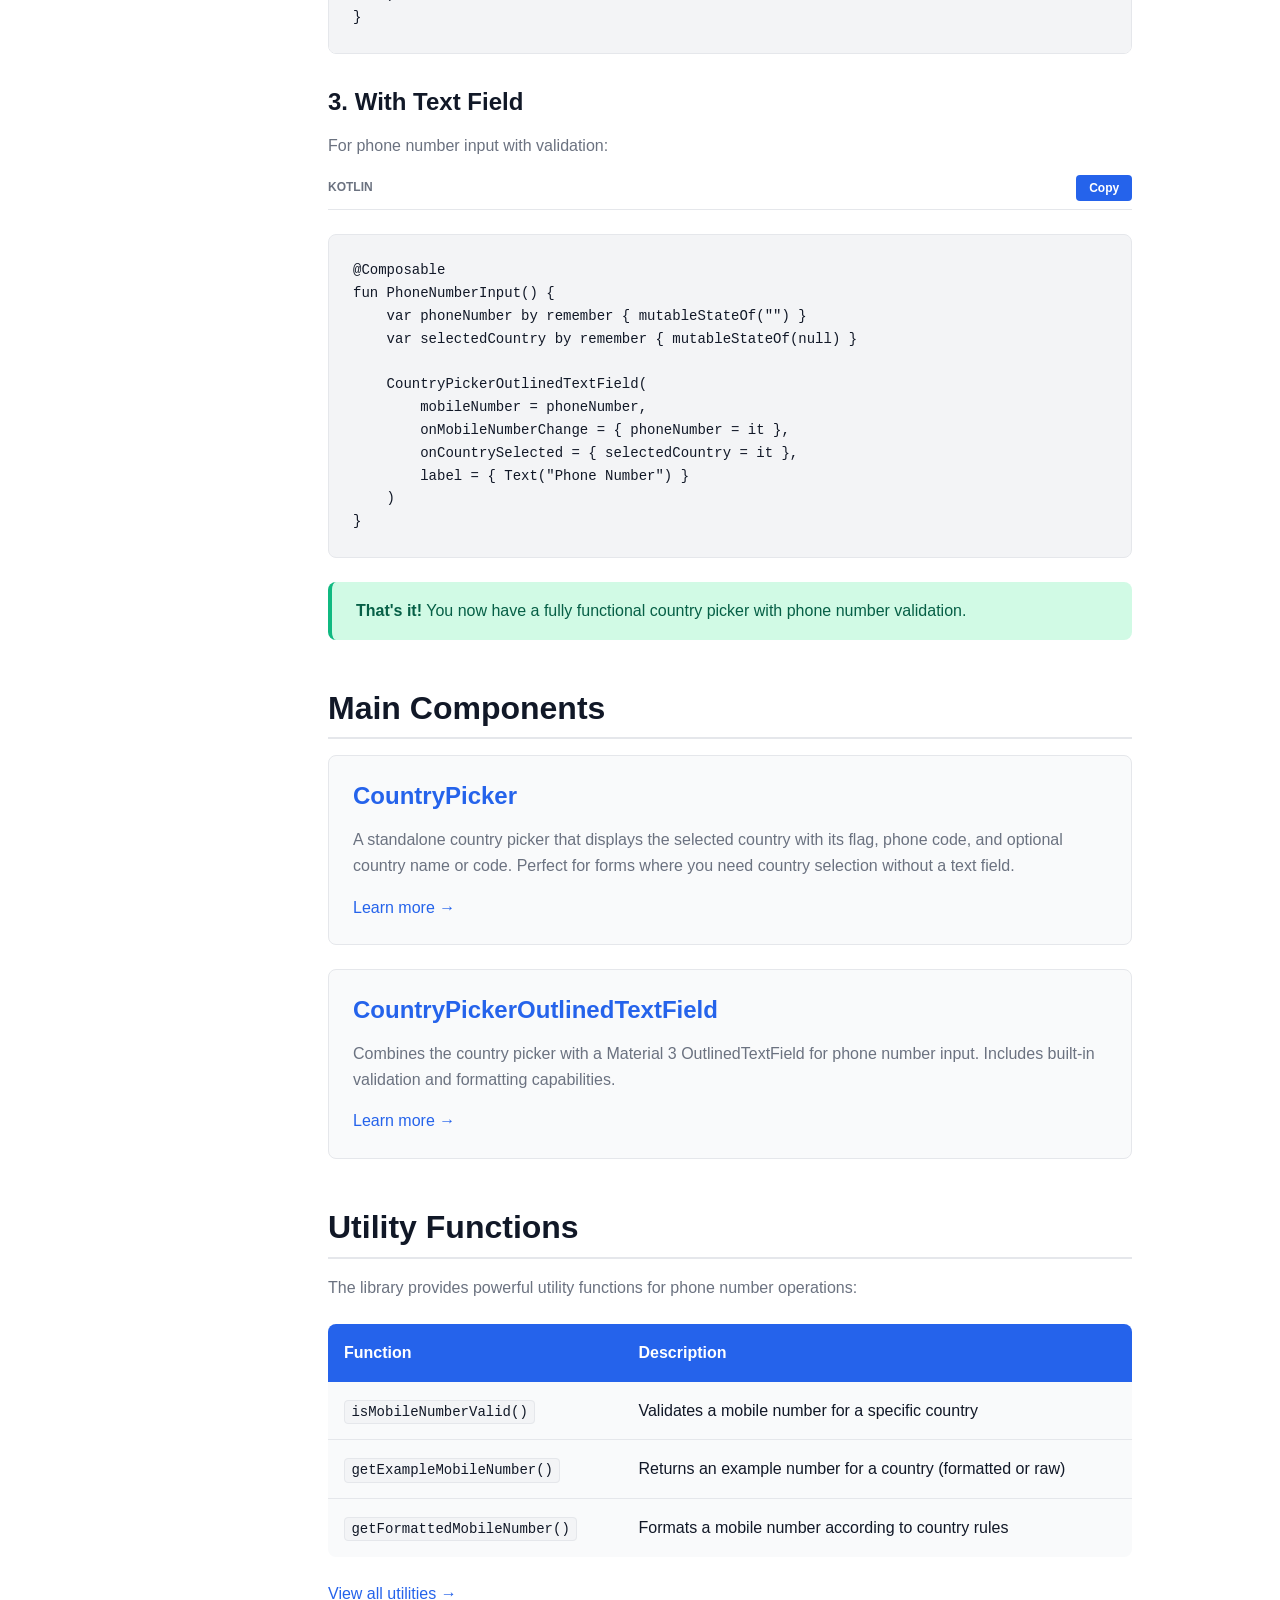
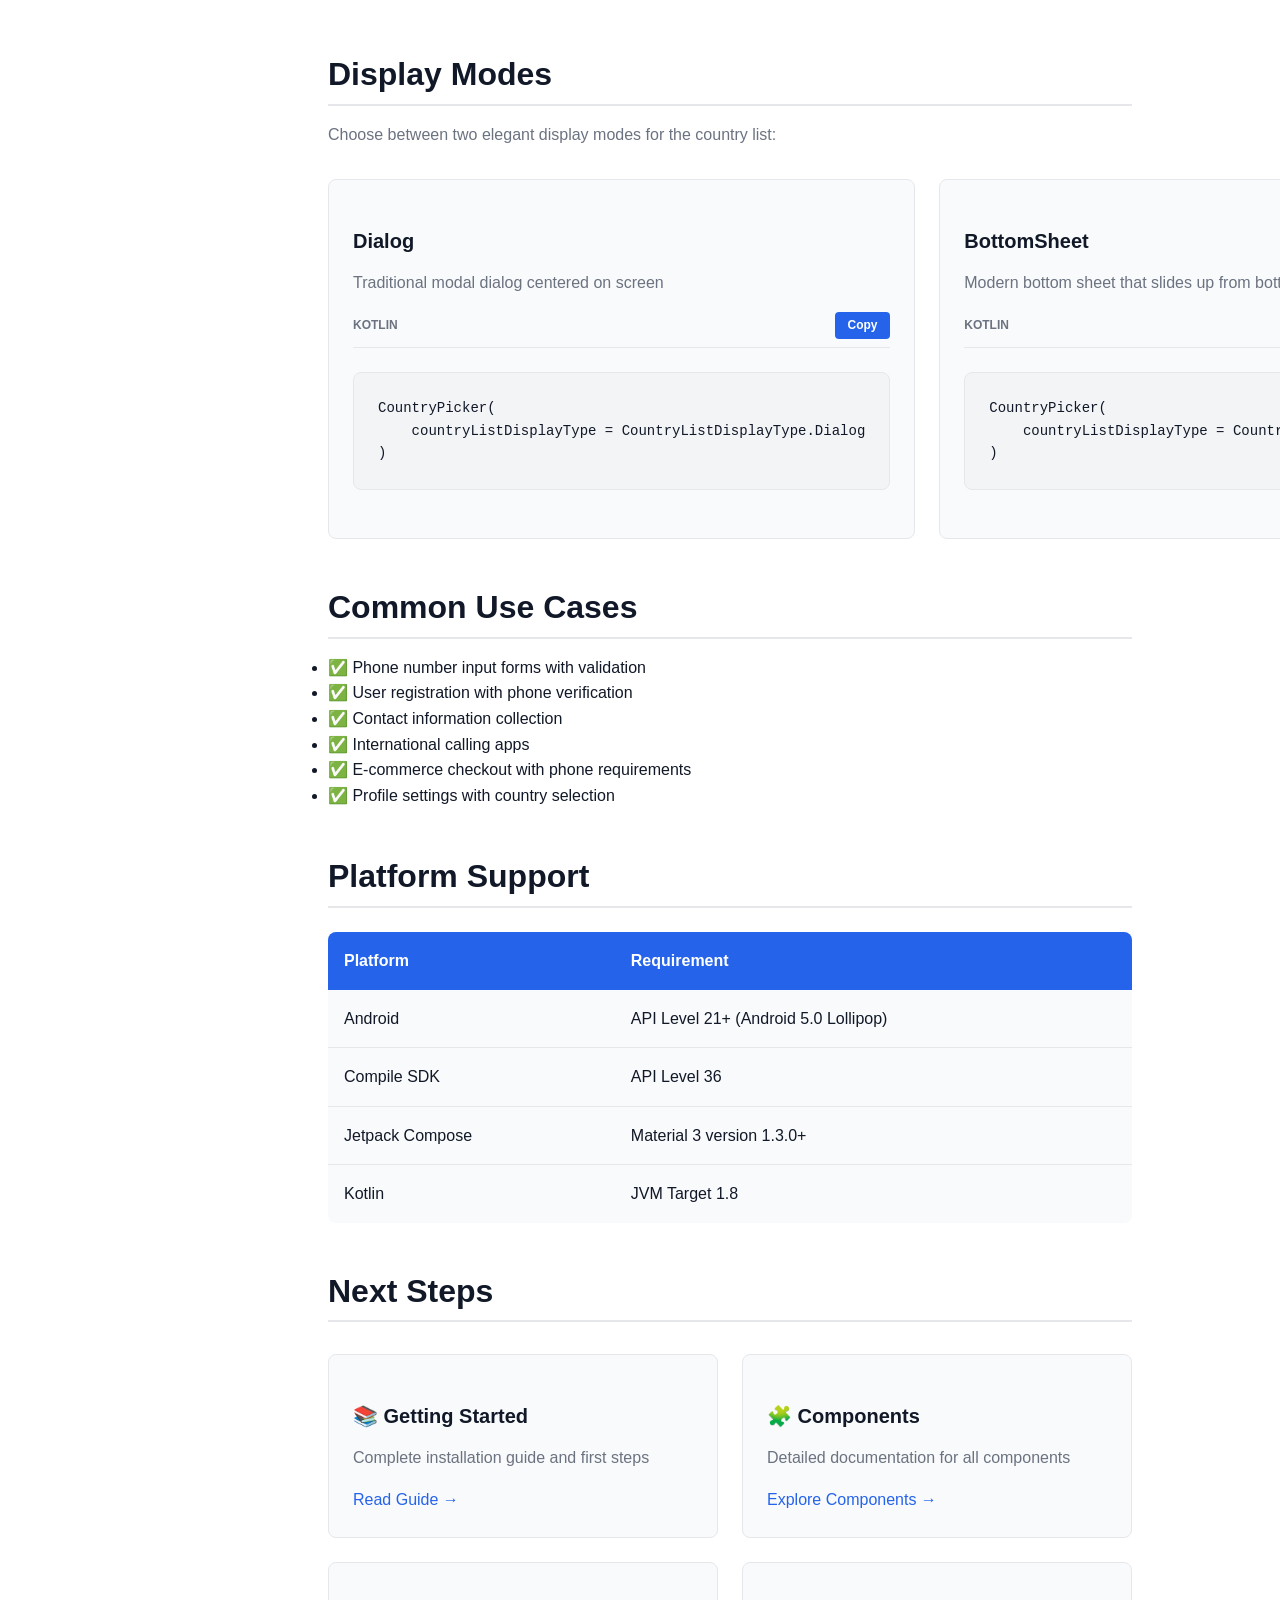
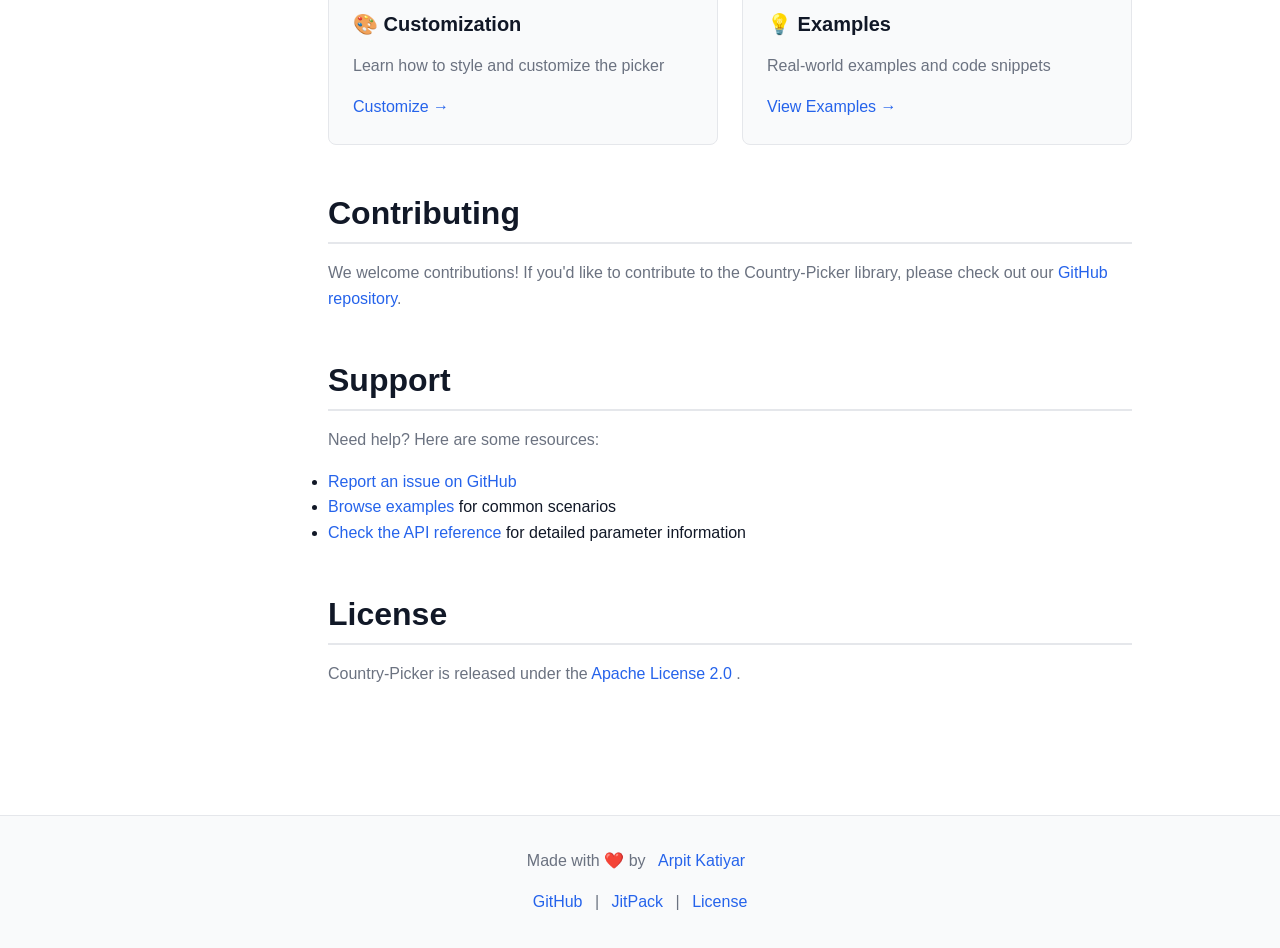
==== commit b6269549: "Merge pull request #27 from arpitkatiyar1999/v3.0.0 V3.0.0" ====
--- a/docs/index.html
+++ b/docs/index.html
@@ -6,7 +6,7 @@
     <meta name="description" content="Country-Picker - A beautiful Jetpack Compose library for country code selection with phone number validation">
     <meta name="keywords" content="Android, Jetpack Compose, Country Picker, Phone Number, Kotlin, Material 3">
     <meta name="author" content="Arpit Katiyar">
-    <title>Country-Picker - Beautiful Country Selection for Jetpack Compose</title>
+    <title>Country-Picker Documentation - Jetpack Compose Country Code Picker</title>
     <link rel="stylesheet" href="assets/css/style.css">
 </head>
 <body>
@@ -18,8 +18,10 @@
                 <span>Country-Picker</span>
             </a>
             <nav class="header-nav">
-                <a href="https://github.com/arpitkatiyar1999/Country-Picker#contributing" target="_blank">Contribute</a>
-                <a href="https://github.com/arpitkatiyar1999/Country-Picker/issues" target="_blank">Report Issues</a>
+                <a href="getting-started.html">Get Started</a>
+                <a href="components.html">Components</a>
+                <a href="examples.html">Examples</a>
+                <a href="api-reference.html">API Reference</a>
                 <button class="theme-toggle" id="themeToggle" aria-label="Toggle theme">
                     <span id="themeIcon">🌙</span>
                 </button>
@@ -30,357 +32,379 @@
         </div>
     </header>
 
-    <!-- Landing Page Container (Full-width, no sidebar) -->
-    <div class="landing-container">
-        <main class="landing-content">
-
+    <!-- Main Container -->
+    <div class="container">
+        <!-- Sidebar Navigation -->
+        <aside class="sidebar" id="sidebar">
+            <nav>
+                <ul>
+                    <li><a href="index.html" class="active">Home</a></li>
+                    <li><a href="getting-started.html">Getting Started</a></li>
+                </ul>
+
+                <div class="nav-section">
+                    <div class="nav-section-title">Components</div>
+                    <ul>
+                        <li><a href="components.html#countrypicker">CountryPicker</a></li>
+                        <li><a href="components.html#textfield">CountryPickerOutlinedTextField</a></li>
+                    </ul>
+                </div>
+
+                <div class="nav-section">
+                    <div class="nav-section-title">Guides</div>
+                    <ul>
+                        <li><a href="customization.html">Customization</a></li>
+                        <li><a href="utilities.html">Utility Functions</a></li>
+                        <li><a href="models.html">Data Models</a></li>
+                        <li><a href="examples.html">Examples</a></li>
+                    </ul>
+                </div>
+
+                <div class="nav-section">
+                    <div class="nav-section-title">Reference</div>
+                    <ul>
+                        <li><a href="api-reference.html">API Reference</a></li>
+                    </ul>
+                </div>
+            </nav>
+        </aside>
+
+        <!-- Main Content -->
+        <main class="main-content">
             <!-- Hero Section -->
-            <section class="hero-landing">
-                <div class="hero-badges-container">
-                    <span class="hero-badge">Version 2.1.5</span>
-                    <span class="hero-badge">Material 3</span>
-                    <span class="hero-badge">API 21+</span>
-                    <span class="hero-badge">193+ Countries</span>
-                </div>
-
-                <h1 class="hero-landing-title">Beautiful Country Selection<br>for Jetpack Compose</h1>
-
-                <p class="hero-landing-subtitle">
-                    Drop-in country picker with phone number validation. Zero configuration needed.
+            <section class="hero">
+                <h1>Country-Picker</h1>
+                <p>A beautiful, customizable Jetpack Compose library for country code selection with phone number validation</p>
+                <div class="hero-buttons">
+                    <a href="getting-started.html" class="btn btn-primary">Get Started</a>
+                    <a href="https://github.com/arpitkatiyar1999/Country-Picker" class="btn btn-secondary" target="_blank">View on GitHub</a>
+                </div>
+            </section>
+
+            <!-- Version & Platform Info -->
+            <div style="text-align: center; margin-bottom: 3rem;">
+                <span class="badge badge-primary">Version 2.1.5</span>
+                <span class="badge badge-success">Material 3</span>
+                <span class="badge badge-warning">API 21+</span>
+            </div>
+
+            <!-- Overview -->
+            <section>
+                <h2>Overview</h2>
+                <p>
+                    Country-Picker is a lightweight, feature-rich Android library built with Jetpack Compose that provides
+                    an elegant solution for country code selection and phone number validation. It seamlessly integrates
+                    with Material 3 design principles and supports both Dialog and BottomSheet display modes.
                 </p>
 
-                <div class="hero-buttons">
-                    <a href="getting-started.html" class="btn btn-primary" style="padding: 1.25rem 3rem; font-size: 1.25rem;">
-                        Get Started →
-                    </a>
-                    <a href="https://github.com/arpitkatiyar1999/Country-Picker" class="btn btn-secondary" style="padding: 1.25rem 3rem; font-size: 1.25rem;" target="_blank">
-                        <svg width="20" height="20" viewBox="0 0 24 24" fill="currentColor" style="vertical-align: middle; margin-right: 0.5rem;">
-                            <path d="M12 0c-6.626 0-12 5.373-12 12 0 5.302 3.438 9.8 8.207 11.387.599.111.793-.261.793-.577v-2.234c-3.338.726-4.033-1.416-4.033-1.416-.546-1.387-1.333-1.756-1.333-1.756-1.089-.745.083-.729.083-.729 1.205.084 1.839 1.237 1.839 1.237 1.07 1.834 2.807 1.304 3.492.997.107-.775.418-1.305.762-1.604-2.665-.305-5.467-1.334-5.467-5.931 0-1.311.469-2.381 1.236-3.221-.124-.303-.535-1.524.117-3.176 0 0 1.008-.322 3.301 1.23.957-.266 1.983-.399 3.003-.404 1.02.005 2.047.138 3.006.404 2.291-1.552 3.297-1.23 3.297-1.23.653 1.653.242 2.874.118 3.176.77.84 1.235 1.911 1.235 3.221 0 4.609-2.807 5.624-5.479 5.921.43.372.823 1.102.823 2.222v3.293c0 .319.192.694.801.576 4.765-1.589 8.199-6.086 8.199-11.386 0-6.627-5.373-12-12-12z"/>
-                        </svg>
-                        View on GitHub
-                    </a>
-                </div>
-
-                <!-- Hero Visual -->
-                <div class="hero-visual">
-                    <div class="demo-image">
-                        <img src="assets/images/hero-demo.png"
-                             alt="Country Picker Demo"
-                             style="max-width: 100%; height: auto; border-radius: 12px;"
-                             onerror="this.parentElement.innerHTML='<div style=\'color: rgba(255,255,255,0.8); font-size: 4rem;\'>📱</div><div style=\'color: rgba(255,255,255,0.9); margin-top: 1rem; font-size: 1.25rem;\'>Add hero-demo.png for visual demo</div>'">
-                    </div>
-                </div>
-            </section>
-
-            <!-- Social Proof / Stats Section -->
-            <section class="section-white">
-                <div class="section-content">
-                    <div class="stats-grid">
-                        <div class="stat-card">
-                            <div class="stat-number">193+</div>
-                            <div class="stat-label">Countries</div>
-                        </div>
-                        <div class="stat-card">
-                            <div class="stat-number">2.1.5</div>
-                            <div class="stat-label">Latest Version</div>
-                        </div>
-                        <div class="stat-card">
-                            <div class="stat-number">100%</div>
-                            <div class="stat-label">Kotlin</div>
-                        </div>
-                        <div class="stat-card">
-                            <div class="stat-number">MIT</div>
-                            <div class="stat-label">Open Source</div>
-                        </div>
-                    </div>
-                </div>
-            </section>
-
-            <!-- Visual Demo Section -->
-            <section class="section-gray">
-                <div class="section-content">
-                    <div class="section-header">
-                        <h2 class="section-title">See It in Action</h2>
-                        <p class="section-subtitle">Beautiful, intuitive country selection with two elegant display modes</p>
-                    </div>
-
-                    <div class="demo-showcase">
-                        <div class="demo-item">
-                            <div class="demo-image">
-                                <img src="assets/images/screenshots/dialog-mode.png"
-                                     alt="Dialog Mode"
-                                     style="max-width: 100%; height: auto;"
-                                     onerror="this.parentElement.innerHTML='📋<div style=\'margin-top: 1rem; font-size: 1rem; color: var(--text-secondary);\'>Add dialog-mode.png</div>'">
-                            </div>
-                            <h3 class="demo-title">Dialog Mode</h3>
-                            <p class="demo-description">Traditional modal dialog centered on screen with smooth animations</p>
-                        </div>
-
-                        <div class="demo-item">
-                            <div class="demo-image">
-                                <img src="assets/images/screenshots/bottomsheet-mode.png"
-                                     alt="BottomSheet Mode"
-                                     style="max-width: 100%; height: auto;"
-                                     onerror="this.parentElement.innerHTML='📱<div style=\'margin-top: 1rem; font-size: 1rem; color: var(--text-secondary);\'>Add bottomsheet-mode.png</div>'">
-                            </div>
-                            <h3 class="demo-title">BottomSheet Mode</h3>
-                            <p class="demo-description">Modern bottom sheet that slides up from the bottom</p>
-                        </div>
-                    </div>
-                </div>
-            </section>
-
-            <!-- Features Section (Simplified to 6) -->
-            <section class="section-white">
-                <div class="section-content">
-                    <div class="section-header">
-                        <h2 class="section-title">Why Choose Country-Picker?</h2>
-                        <p class="section-subtitle">Everything you need for country selection and phone validation in one lightweight library</p>
-                    </div>
-
-                    <div class="features-grid-landing">
-                        <div class="feature-card-landing">
-                            <span class="feature-icon-landing">🌍</span>
-                            <h3 class="feature-title-landing">193+ Countries</h3>
-                            <p class="feature-description-landing">Complete database with flags, phone codes, and ISO codes for all countries</p>
-                        </div>
-
-                        <div class="feature-card-landing">
-                            <span class="feature-icon-landing">✅</span>
-                            <h3 class="feature-title-landing">Phone Validation</h3>
-                            <p class="feature-description-landing">Built-in validation using Google's libphonenumber for accurate results</p>
-                        </div>
-
-                        <div class="feature-card-landing">
-                            <span class="feature-icon-landing">🔍</span>
-                            <h3 class="feature-title-landing">Smart Search</h3>
-                            <p class="feature-description-landing">Real-time filtering by country name, code, or phone code</p>
-                        </div>
-
-                        <div class="feature-card-landing">
-                            <span class="feature-icon-landing">💎</span>
-                            <h3 class="feature-title-landing">Material 3 Native</h3>
-                            <p class="feature-description-landing">Built with Material 3 components, not a wrapper</p>
-                        </div>
-
-                        <div class="feature-card-landing">
-                            <span class="feature-icon-landing">🎨</span>
-                            <h3 class="feature-title-landing">Fully Customizable</h3>
-                            <p class="feature-description-landing">Control colors, text styles, dimensions, and shapes</p>
-                        </div>
-
-                        <div class="feature-card-landing">
-                            <span class="feature-icon-landing">⚡</span>
-                            <h3 class="feature-title-landing">Zero Config</h3>
-                            <p class="feature-description-landing">Works out of the box with sensible defaults</p>
-                        </div>
-                    </div>
-                </div>
-            </section>
-
-            <!-- Quick Start Section -->
-            <section class="section-gray">
-                <div class="section-content">
-                    <div class="section-header">
-                        <h2 class="section-title">Get Started in Minutes</h2>
-                        <p class="section-subtitle">Just two steps to integrate Country-Picker into your app</p>
-                    </div>
-
-                    <div class="quick-start-grid">
-                        <!-- Step 1 -->
-                        <div class="code-step">
-                            <div class="step-number">1</div>
-                            <h3 class="step-title">Add the dependency</h3>
-                            <pre><code class="language-kotlin">dependencies {
+                <div class="alert alert-info">
+                    <strong>Requirements:</strong> This library requires Material 3 version <strong>1.3.0</strong> or later to work properly.
+                </div>
+            </section>
+
+            <!-- Key Features -->
+            <section>
+                <h2>Key Features</h2>
+                <div class="feature-grid">
+                    <div class="feature-card">
+                        <div class="feature-icon">🌍</div>
+                        <h3>193+ Countries</h3>
+                        <p>Complete database of countries with flags, phone codes, and ISO codes</p>
+                    </div>
+
+                    <div class="feature-card">
+                        <div class="feature-icon">✅</div>
+                        <h3>Phone Validation</h3>
+                        <p>Built-in phone number validation using Google's libphonenumber</p>
+                    </div>
+
+                    <div class="feature-card">
+                        <div class="feature-icon">🔍</div>
+                        <h3>Smart Search</h3>
+                        <p>Real-time filtering by country name, code, or phone code</p>
+                    </div>
+
+                    <div class="feature-card">
+                        <div class="feature-icon">🎨</div>
+                        <h3>Highly Customizable</h3>
+                        <p>Full control over colors, text styles, dimensions, and shapes</p>
+                    </div>
+
+                    <div class="feature-card">
+                        <div class="feature-icon">📱</div>
+                        <h3>Auto-Detection</h3>
+                        <p>Automatically detects user's country from SIM card</p>
+                    </div>
+
+                    <div class="feature-card">
+                        <div class="feature-icon">🌐</div>
+                        <h3>Multi-Language</h3>
+                        <p>Uses string resources for easy internationalization</p>
+                    </div>
+
+                    <div class="feature-card">
+                        <div class="feature-icon">💎</div>
+                        <h3>Material 3</h3>
+                        <p>Built with Material 3 components and theming support</p>
+                    </div>
+
+                    <div class="feature-card">
+                        <div class="feature-icon">⚡</div>
+                        <h3>Lightweight</h3>
+                        <p>Minimal dependencies, optimized performance</p>
+                    </div>
+                </div>
+            </section>
+
+            <!-- Quick Start -->
+            <section>
+                <h2>Quick Start</h2>
+                <h3>1. Add Dependency</h3>
+                <p>Add JitPack repository to your <code>settings.gradle</code>:</p>
+
+                <pre><code class="language-kotlin">dependencyResolutionManagement {
+    repositoriesMode.set(RepositoriesMode.FAIL_ON_PROJECT_REPOS)
+    repositories {
+        google()
+        mavenCentral()
+        maven(url = "https://jitpack.io")
+    }
+}</code></pre>
+
+                <p>Add the dependency in your module-level <code>build.gradle</code>:</p>
+
+                <pre><code class="language-kotlin">dependencies {
     implementation("com.github.arpitkatiyar1999:Country-Picker:2.1.5")
 }</code></pre>
-                        </div>
-
-                        <!-- Step 2 -->
-                        <div class="code-step">
-                            <div class="step-number">2</div>
-                            <h3 class="step-title">Use it in your Compose function</h3>
-                            <pre><code class="language-kotlin">@Composable
+
+                <h3>2. Basic Usage</h3>
+                <p>Use CountryPicker in your Compose function:</p>
+
+                <pre><code class="language-kotlin">@Composable
 fun MyScreen() {
     var selectedCountry by remember { mutableStateOf<CountryDetails?>(null) }
 
     CountryPicker(
         onCountrySelected = { country ->
             selectedCountry = country
+            println("Selected: ${country.countryName} (${country.countryPhoneNumberCode})")
         }
     )
 }</code></pre>
-                        </div>
-                    </div>
-
-                    <div style="text-align: center; margin-top: 3rem;">
-                        <p style="font-size: 1.25rem; font-weight: 600; color: var(--secondary-color); margin-bottom: 1rem;">
-                            That's it! You're ready to go. 🎉
-                        </p>
-                        <a href="getting-started.html" style="color: var(--primary-color); font-weight: 600; font-size: 1.125rem;">
-                            View complete installation guide →
+
+                <h3>3. With Text Field</h3>
+                <p>For phone number input with validation:</p>
+
+                <pre><code class="language-kotlin">@Composable
+fun PhoneNumberInput() {
+    var phoneNumber by remember { mutableStateOf("") }
+    var selectedCountry by remember { mutableStateOf<CountryDetails?>(null) }
+
+    CountryPickerOutlinedTextField(
+        mobileNumber = phoneNumber,
+        onMobileNumberChange = { phoneNumber = it },
+        onCountrySelected = { selectedCountry = it },
+        label = { Text("Phone Number") }
+    )
+}</code></pre>
+
+                <div class="alert alert-success">
+                    <strong>That's it!</strong> You now have a fully functional country picker with phone number validation.
+                </div>
+            </section>
+
+            <!-- Components Overview -->
+            <section>
+                <h2>Main Components</h2>
+
+                <div class="card">
+                    <h3>CountryPicker</h3>
+                    <p>
+                        A standalone country picker that displays the selected country with its flag, phone code,
+                        and optional country name or code. Perfect for forms where you need country selection
+                        without a text field.
+                    </p>
+                    <a href="components.html#countrypicker">Learn more →</a>
+                </div>
+
+                <div class="card">
+                    <h3>CountryPickerOutlinedTextField</h3>
+                    <p>
+                        Combines the country picker with a Material 3 OutlinedTextField for phone number input.
+                        Includes built-in validation and formatting capabilities.
+                    </p>
+                    <a href="components.html#textfield">Learn more →</a>
+                </div>
+            </section>
+
+            <!-- Utility Functions -->
+            <section>
+                <h2>Utility Functions</h2>
+                <p>The library provides powerful utility functions for phone number operations:</p>
+
+                <table>
+                    <thead>
+                        <tr>
+                            <th>Function</th>
+                            <th>Description</th>
+                        </tr>
+                    </thead>
+                    <tbody>
+                        <tr>
+                            <td><code>isMobileNumberValid()</code></td>
+                            <td>Validates a mobile number for a specific country</td>
+                        </tr>
+                        <tr>
+                            <td><code>getExampleMobileNumber()</code></td>
+                            <td>Returns an example number for a country (formatted or raw)</td>
+                        </tr>
+                        <tr>
+                            <td><code>getFormattedMobileNumber()</code></td>
+                            <td>Formats a mobile number according to country rules</td>
+                        </tr>
+                    </tbody>
+                </table>
+
+                <a href="utilities.html">View all utilities →</a>
+            </section>
+
+            <!-- Display Modes -->
+            <section>
+                <h2>Display Modes</h2>
+                <p>Choose between two elegant display modes for the country list:</p>
+
+                <div class="feature-grid" style="grid-template-columns: repeat(2, 1fr);">
+                    <div class="feature-card">
+                        <h4>Dialog</h4>
+                        <p>Traditional modal dialog centered on screen</p>
+                        <pre><code class="language-kotlin">CountryPicker(
+    countryListDisplayType = CountryListDisplayType.Dialog
+)</code></pre>
+                    </div>
+
+                    <div class="feature-card">
+                        <h4>BottomSheet</h4>
+                        <p>Modern bottom sheet that slides up from bottom</p>
+                        <pre><code class="language-kotlin">CountryPicker(
+    countryListDisplayType = CountryListDisplayType.BottomSheet
+)</code></pre>
+                    </div>
+                </div>
+            </section>
+
+            <!-- Example Use Cases -->
+            <section>
+                <h2>Common Use Cases</h2>
+                <ul>
+                    <li>✅ Phone number input forms with validation</li>
+                    <li>✅ User registration with phone verification</li>
+                    <li>✅ Contact information collection</li>
+                    <li>✅ International calling apps</li>
+                    <li>✅ E-commerce checkout with phone requirements</li>
+                    <li>✅ Profile settings with country selection</li>
+                </ul>
+            </section>
+
+            <!-- Browser Compatibility -->
+            <section>
+                <h2>Platform Support</h2>
+                <table>
+                    <thead>
+                        <tr>
+                            <th>Platform</th>
+                            <th>Requirement</th>
+                        </tr>
+                    </thead>
+                    <tbody>
+                        <tr>
+                            <td>Android</td>
+                            <td>API Level 21+ (Android 5.0 Lollipop)</td>
+                        </tr>
+                        <tr>
+                            <td>Compile SDK</td>
+                            <td>API Level 36</td>
+                        </tr>
+                        <tr>
+                            <td>Jetpack Compose</td>
+                            <td>Material 3 version 1.3.0+</td>
+                        </tr>
+                        <tr>
+                            <td>Kotlin</td>
+                            <td>JVM Target 1.8</td>
+                        </tr>
+                    </tbody>
+                </table>
+            </section>
+
+            <!-- Next Steps -->
+            <section>
+                <h2>Next Steps</h2>
+                <div class="feature-grid">
+                    <div class="feature-card">
+                        <h4>📚 Getting Started</h4>
+                        <p>Complete installation guide and first steps</p>
+                        <a href="getting-started.html">Read Guide →</a>
+                    </div>
+
+                    <div class="feature-card">
+                        <h4>🧩 Components</h4>
+                        <p>Detailed documentation for all components</p>
+                        <a href="components.html">Explore Components →</a>
+                    </div>
+
+                    <div class="feature-card">
+                        <h4>🎨 Customization</h4>
+                        <p>Learn how to style and customize the picker</p>
+                        <a href="customization.html">Customize →</a>
+                    </div>
+
+                    <div class="feature-card">
+                        <h4>💡 Examples</h4>
+                        <p>Real-world examples and code snippets</p>
+                        <a href="examples.html">View Examples →</a>
+                    </div>
+                </div>
+            </section>
+
+            <!-- Contributing -->
+            <section>
+                <h2>Contributing</h2>
+                <p>
+                    We welcome contributions! If you'd like to contribute to the Country-Picker library,
+                    please check out our
+                    <a href="https://github.com/arpitkatiyar1999/Country-Picker" target="_blank">GitHub repository</a>.
+                </p>
+            </section>
+
+            <!-- Support -->
+            <section>
+                <h2>Support</h2>
+                <p>Need help? Here are some resources:</p>
+                <ul>
+                    <li>
+                        <a href="https://github.com/arpitkatiyar1999/Country-Picker/issues" target="_blank">
+                            Report an issue on GitHub
                         </a>
-                    </div>
-                </div>
-            </section>
-
-            <!-- Component Showcase -->
-            <section class="section-white">
-                <div class="section-content">
-                    <div class="section-header">
-                        <h2 class="section-title">Two Powerful Components</h2>
-                        <p class="section-subtitle">Standalone country picker and TextField with phone input</p>
-                    </div>
-
-                    <div class="component-comparison">
-                        <!-- CountryPicker -->
-                        <div class="comparison-card">
-                            <div class="comparison-image">
-                                <img src="assets/images/screenshots/country-picker-component.png"
-                                     alt="CountryPicker"
-                                     style="max-width: 100%; height: auto;"
-                                     onerror="this.parentElement.innerHTML='🌍'">
-                            </div>
-                            <div class="comparison-content">
-                                <h3 class="comparison-title">CountryPicker</h3>
-                                <p class="comparison-description">
-                                    Standalone country selector with dialog and bottom sheet modes. Perfect for forms, profile settings, and anywhere you need country selection without phone input.
-                                </p>
-                                <a href="components.html#countrypicker" class="comparison-link">
-                                    Learn more →
-                                </a>
-                            </div>
-                        </div>
-
-                        <!-- CountryPickerOutlinedTextField -->
-                        <div class="comparison-card">
-                            <div class="comparison-image">
-                                <img src="assets/images/screenshots/textfield-component.png"
-                                     alt="CountryPickerOutlinedTextField"
-                                     style="max-width: 100%; height: auto;"
-                                     onerror="this.parentElement.innerHTML='📱'">
-                            </div>
-                            <div class="comparison-content">
-                                <h3 class="comparison-title">CountryPickerOutlinedTextField</h3>
-                                <p class="comparison-subtitle-small">TextField Version with Phone Input</p>
-                                <p class="comparison-description">
-                                    Material 3 OutlinedTextField with integrated country picker, phone validation, and formatting. Perfect for registration and contact forms.
-                                </p>
-                                <a href="components.html#textfield" class="comparison-link">
-                                    Learn more →
-                                </a>
-                            </div>
-                        </div>
-                    </div>
-                </div>
-            </section>
-
-            <!-- Why Choose Section -->
-            <section class="section-gray">
-                <div class="section-content">
-                    <div class="section-header">
-                        <h2 class="section-title">Built for Production</h2>
-                        <p class="section-subtitle">Why developers love Country-Picker</p>
-                    </div>
-
-                    <div class="why-choose-grid">
-                        <div class="why-item">
-                            <div class="why-icon">✓</div>
-                            <div class="why-content">
-                                <h4 class="why-title">Production-Tested Validation</h4>
-                                <p class="why-description">
-                                    Uses Google's libphonenumber library for accurate, reliable phone number validation across all countries.
-                                </p>
-                            </div>
-                        </div>
-
-                        <div class="why-item">
-                            <div class="why-icon">✓</div>
-                            <div class="why-content">
-                                <h4 class="why-title">Zero Configuration Needed</h4>
-                                <p class="why-description">
-                                    Works perfectly out of the box with sensible defaults. Customize only when you need to.
-                                </p>
-                            </div>
-                        </div>
-
-                        <div class="why-item">
-                            <div class="why-icon">✓</div>
-                            <div class="why-content">
-                                <h4 class="why-title">Actively Maintained</h4>
-                                <p class="why-description">
-                                    Regular updates with new features, bug fixes, and support for latest Android versions.
-                                </p>
-                            </div>
-                        </div>
-
-                        <div class="why-item">
-                            <div class="why-icon">✓</div>
-                            <div class="why-content">
-                                <h4 class="why-title">Kotlin-First Design</h4>
-                                <p class="why-description">
-                                    Written in 100% Kotlin with Compose in mind. Not a Java wrapper or port.
-                                </p>
-                            </div>
-                        </div>
-
-                        <div class="why-item">
-                            <div class="why-icon">✓</div>
-                            <div class="why-content">
-                                <h4 class="why-title">Lightweight & Fast</h4>
-                                <p class="why-description">
-                                    Minimal dependencies and optimized performance. Won't bloat your app.
-                                </p>
-                            </div>
-                        </div>
-                    </div>
-                </div>
-            </section>
-
-            <!-- Platform Support -->
-            <section class="section-white">
-                <div class="section-content">
-                    <div class="section-header">
-                        <h2 class="section-title">Platform Requirements</h2>
-                    </div>
-
-                    <div class="platform-badges">
-                        <div class="platform-badge">
-                            <div class="platform-name">Android</div>
-                            <div class="platform-version">API 21+ (Lollipop)</div>
-                        </div>
-                        <div class="platform-badge">
-                            <div class="platform-name">Material 3</div>
-                            <div class="platform-version">1.4.0+</div>
-                        </div>
-                        <div class="platform-badge">
-                            <div class="platform-name">Kotlin</div>
-                            <div class="platform-version">1.9.0+ (Recommended: 2.0.0+)</div>
-                        </div>
-                        <div class="platform-badge">
-                            <div class="platform-name">Compile SDK</div>
-                            <div class="platform-version">36 (Android 14+)</div>
-                        </div>
-                    </div>
-                </div>
-            </section>
-
-            <!-- Final CTA -->
-            <section class="final-cta">
-                <h2 class="final-cta-title">Ready to Get Started?</h2>
-                <p class="final-cta-subtitle">
-                    Join developers using Country-Picker in production apps worldwide
+                    </li>
+                    <li>
+                        <a href="examples.html">Browse examples</a> for common scenarios
+                    </li>
+                    <li>
+                        <a href="api-reference.html">Check the API reference</a> for detailed parameter information
+                    </li>
+                </ul>
+            </section>
+
+            <!-- License -->
+            <section>
+                <h2>License</h2>
+                <p>
+                    Country-Picker is released under the
+                    <a href="https://github.com/arpitkatiyar1999/Country-Picker/blob/master/LICENSE" target="_blank">
+                        Apache License 2.0
+                    </a>.
                 </p>
-                <div class="cta-buttons">
-                    <a href="getting-started.html" class="cta-button-large cta-primary">
-                        Get Started Now
-                    </a>
-                    <a href="examples.html" class="cta-button-large cta-secondary">
-                        View Examples
-                    </a>
-                </div>
-            </section>
-
+            </section>
         </main>
     </div>
 
@@ -392,8 +416,7 @@
         <p>
             <a href="https://github.com/arpitkatiyar1999/Country-Picker" target="_blank">GitHub</a> |
             <a href="https://jitpack.io/#arpitkatiyar1999/Country-Picker" target="_blank">JitPack</a> |
-            <a href="https://github.com/arpitkatiyar1999/Country-Picker/blob/master/LICENSE" target="_blank">License</a> |
-            <a href="https://github.com/arpitkatiyar1999/Country-Picker/issues" target="_blank">Report Issue</a>
+            <a href="https://github.com/arpitkatiyar1999/Country-Picker/blob/master/LICENSE" target="_blank">License</a>
         </p>
     </footer>
 
--- a/docs/assets/css/style.css
+++ b/docs/assets/css/style.css
@@ -74,6 +74,8 @@
 }
 
 .header-container {
+  max-width: 1400px;
+  margin: 0 auto;
   padding: 1rem 2rem;
   display: flex;
   justify-content: space-between;
@@ -149,20 +151,22 @@
 
 .container {
   display: flex;
+  max-width: 1400px;
+  margin: 0 auto;
   min-height: calc(100vh - 80px);
 }
 
 /* Sidebar */
 .sidebar {
-  width: 240px;
+  width: 280px;
   background-color: var(--sidebar-bg);
   border-right: 1px solid var(--border-color);
   padding: 2rem 0;
   position: sticky;
   top: 80px;
-  align-self: flex-start;
+  height: calc(100vh - 80px);
+  overflow-y: auto;
   transition: transform 0.3s ease;
-  flex-shrink: 0;
 }
 
 .sidebar::-webkit-scrollbar {
@@ -189,9 +193,6 @@
   text-decoration: none;
   transition: all 0.2s;
   border-left: 3px solid transparent;
-  white-space: nowrap;
-  overflow: hidden;
-  text-overflow: ellipsis;
 }
 
 .sidebar nav a:hover {
@@ -208,10 +209,6 @@
 
 .nav-section {
   margin-top: 1.5rem;
-}
-
-.nav-section:last-child {
-  margin-bottom: 1.5rem;
 }
 
 .nav-section-title {
@@ -228,9 +225,7 @@
 .main-content {
   flex: 1;
   padding: 3rem;
-  max-width: 100%;
-  min-width: 0;
-  overflow-x: hidden;
+  max-width: 900px;
 }
 
 /* ==================
@@ -479,53 +474,6 @@
   background-color: var(--secondary-color);
 }
 
-/* Copy Button Icon (inside code blocks) */
-.copy-btn-icon {
-  position: absolute;
-  top: 0.75rem;
-  right: 0.75rem;
-  background-color: rgba(255, 255, 255, 0.9);
-  color: var(--text-secondary);
-  border: none;
-  padding: 0.5rem;
-  border-radius: 6px;
-  cursor: pointer;
-  display: flex;
-  align-items: center;
-  justify-content: center;
-  opacity: 1;
-  transition: all 0.2s;
-  z-index: 10;
-  backdrop-filter: blur(4px);
-}
-
-[data-theme="dark"] .copy-btn-icon {
-  background-color: rgba(31, 41, 55, 0.9);
-}
-
-pre {
-  position: relative;
-  overflow-x: auto;
-}
-
-.copy-btn-icon:hover {
-  background-color: rgba(0, 0, 0, 0.1);
-  color: var(--primary-color);
-  transform: scale(1.1);
-}
-
-[data-theme="dark"] .copy-btn-icon:hover {
-  background-color: rgba(255, 255, 255, 0.1);
-}
-
-.copy-btn-icon.copied {
-  color: var(--secondary-color);
-}
-
-.copy-btn-icon svg {
-  display: block;
-}
-
 /* Tables */
 table {
   width: 100%;
@@ -653,188 +601,17 @@
 
 /* Footer */
 footer {
-  background: linear-gradient(135deg, #667eea 0%, #764ba2 100%);
-  color: white;
-  padding: 4rem 2rem 2rem;
-  margin-top: 1rem;
-  position: relative;
-  overflow: hidden;
-}
-
-footer::before {
-  content: '';
-  position: absolute;
-  top: 0;
-  left: 0;
-  right: 0;
-  bottom: 0;
-  background: radial-gradient(circle at 20% 50%, rgba(255, 255, 255, 0.1) 0%, transparent 50%),
-              radial-gradient(circle at 80% 80%, rgba(255, 255, 255, 0.08) 0%, transparent 50%);
-  pointer-events: none;
-}
-
-[data-theme="dark"] footer {
-  background: linear-gradient(135deg, #1e293b 0%, #0f172a 100%);
-}
-
-[data-theme="dark"] footer::before {
-  background: radial-gradient(circle at 20% 50%, rgba(96, 165, 250, 0.1) 0%, transparent 50%),
-              radial-gradient(circle at 80% 80%, rgba(52, 211, 153, 0.08) 0%, transparent 50%);
-}
-
-.footer-grid {
-  max-width: 1200px;
-  margin: 0 auto;
-  display: grid;
-  grid-template-columns: repeat(3, 1fr);
-  gap: 4rem;
-  margin-bottom: 3rem;
-  position: relative;
-  z-index: 1;
-}
-
-.footer-column {
-  display: flex;
-  flex-direction: column;
-  gap: 1rem;
-}
-
-.footer-branding {
-  display: flex;
-  flex-direction: column;
-  gap: 0.75rem;
-}
-
-.footer-logo {
-  display: flex;
-  align-items: center;
-  gap: 0.75rem;
-  font-size: 1.5rem;
-  font-weight: 700;
-  color: white;
-  text-decoration: none;
-}
-
-.footer-logo-icon {
-  width: 48px;
-  height: 48px;
-  background: linear-gradient(135deg, #60a5fa, #34d399);
-  border-radius: 12px;
-  display: flex;
-  align-items: center;
-  justify-content: center;
-  color: white;
-  font-weight: bold;
-  font-size: 1.25rem;
-  box-shadow: 0 8px 16px rgba(0, 0, 0, 0.2);
-}
-
-.footer-tagline {
-  color: rgba(255, 255, 255, 0.8);
-  font-size: 0.875rem;
-  line-height: 1.5;
-}
-
-.footer-badge {
-  display: inline-block;
-  background: rgba(255, 255, 255, 0.2);
-  color: white;
-  padding: 0.25rem 0.75rem;
-  border-radius: 12px;
-  font-size: 0.75rem;
-  font-weight: 600;
-  border: 1px solid rgba(255, 255, 255, 0.3);
-}
-
-.footer-heading {
-  font-size: 0.875rem;
-  font-weight: 700;
-  text-transform: uppercase;
-  letter-spacing: 0.05em;
-  color: white;
-  margin-bottom: 0.5rem;
-}
-
-.footer-links {
-  display: flex;
-  flex-direction: column;
-  gap: 0.625rem;
-  list-style: none;
-  padding: 0;
-  margin: 0;
-}
-
-.footer-links a {
-  color: rgba(255, 255, 255, 0.8);
-  text-decoration: none;
-  font-size: 0.875rem;
-  transition: all 0.2s;
-  display: inline-block;
-}
-
-.footer-links a:hover {
-  color: white;
-  transform: translateX(4px);
-}
-
-.footer-info-item {
-  display: flex;
-  align-items: center;
-  gap: 0.5rem;
-  color: rgba(255, 255, 255, 0.8);
-  font-size: 0.875rem;
-}
-
-.footer-info-icon {
-  color: #60a5fa;
-}
-
-.footer-bottom {
-  max-width: 1200px;
-  margin: 0 auto;
-  padding-top: 2rem;
-  border-top: 1px solid rgba(255, 255, 255, 0.15);
+  background-color: var(--surface);
+  border-top: 1px solid var(--border-color);
+  padding: 2rem;
+  margin-top: 4rem;
   text-align: center;
-  color: rgba(255, 255, 255, 0.7);
-  font-size: 0.875rem;
-  position: relative;
-  z-index: 1;
-}
-
-.footer-bottom a {
-  color: white;
-  text-decoration: none;
-  font-weight: 600;
-}
-
-.footer-bottom a:hover {
-  text-decoration: underline;
-}
-
-@media (max-width: 968px) {
-  .footer-grid {
-    grid-template-columns: repeat(2, 1fr);
-    gap: 2rem;
-  }
-
-  .footer-column:first-child {
-    grid-column: 1 / -1;
-  }
-}
-
-@media (max-width: 640px) {
-  footer {
-    padding: 2rem 1rem 1rem;
-  }
-
-  .footer-grid {
-    grid-template-columns: 1fr;
-    gap: 2rem;
-  }
-
-  .footer-column:first-child {
-    grid-column: auto;
-  }
+  color: var(--text-secondary);
+}
+
+footer a {
+  color: var(--primary-color);
+  margin: 0 0.5rem;
 }
 
 /* ==================
@@ -926,66 +703,6 @@
   }
 }
 
-/* Extra Small Devices (320px - 400px) */
-@media (max-width: 400px) {
-  .header-container {
-    padding: 0.75rem;
-  }
-
-  .main-content {
-    padding: 1rem 0.5rem;
-  }
-
-  h2 {
-    font-size: 1.25rem;
-    word-break: break-word;
-  }
-
-  h3 {
-    font-size: 1.125rem;
-    word-break: break-word;
-  }
-
-  /* Table fixes for 320px */
-  table {
-    font-size: 0.75rem;
-    display: block;
-    overflow-x: auto;
-    -webkit-overflow-scrolling: touch;
-    width: 100%;
-  }
-
-  thead, tbody, tr {
-    display: table;
-    width: 100%;
-    table-layout: fixed;
-  }
-
-  th, td {
-    padding: 0.5rem;
-    word-wrap: break-word;
-  }
-
-  th {
-    white-space: nowrap;
-  }
-
-  td code {
-    font-size: 0.7rem;
-    padding: 0.1rem 0.3rem;
-  }
-
-  pre {
-    padding: 0.75rem;
-    font-size: 0.75rem;
-  }
-
-  code {
-    font-size: 0.75rem;
-    word-break: break-all;
-  }
-}
-
 /* ==================
    Utilities
    ================== */
@@ -1032,797 +749,3 @@
   background-color: var(--primary-color);
   color: white;
 }
-
-/* ==================
-   Images & Screenshots
-   ================== */
-
-.screenshot {
-  max-width: 100%;
-  height: auto;
-  border-radius: 12px;
-  border: 1px solid var(--border-color);
-  box-shadow: 0 4px 12px var(--shadow);
-  margin: 2rem 0;
-  display: block;
-}
-
-.screenshot-container {
-  text-align: center;
-  margin: 2rem 0;
-}
-
-.screenshot-container img {
-  max-width: 100%;
-  height: auto;
-  border-radius: 12px;
-  border: 1px solid var(--border-color);
-  box-shadow: 0 8px 24px var(--shadow);
-}
-
-.screenshot-caption {
-  margin-top: 0.75rem;
-  color: var(--text-secondary);
-  font-size: 0.875rem;
-  font-style: italic;
-}
-
-.screenshot-grid {
-  display: grid;
-  grid-template-columns: repeat(auto-fit, minmax(300px, 1fr));
-  gap: 2rem;
-  margin: 2rem 0;
-}
-
-.screenshot-grid-item {
-  text-align: center;
-}
-
-.screenshot-grid-item img {
-  max-width: 100%;
-  height: auto;
-  border-radius: 8px;
-  border: 1px solid var(--border-color);
-  box-shadow: 0 4px 12px var(--shadow);
-  transition: transform 0.3s, box-shadow 0.3s;
-}
-
-.screenshot-grid-item img:hover {
-  transform: translateY(-4px);
-  box-shadow: 0 8px 20px var(--shadow);
-}
-
-.screenshot-grid-item p {
-  margin-top: 0.75rem;
-  color: var(--text-secondary);
-  font-size: 0.875rem;
-}
-
-.mobile-screenshot {
-  max-width: 400px;
-  margin: 0 auto;
-  display: block;
-}
-
-.inline-screenshot {
-  display: inline-block;
-  max-width: 600px;
-  margin: 1rem auto;
-}
-
-/* Image placeholder for missing images */
-.img-placeholder {
-  background: linear-gradient(135deg, var(--surface) 0%, var(--code-bg) 100%);
-  border: 2px dashed var(--border-color);
-  border-radius: 12px;
-  padding: 3rem 2rem;
-  text-align: center;
-  color: var(--text-secondary);
-  margin: 2rem 0;
-}
-
-.img-placeholder::before {
-  content: "📷";
-  font-size: 3rem;
-  display: block;
-  margin-bottom: 1rem;
-}
-
-@media (max-width: 768px) {
-  .screenshot-grid {
-    grid-template-columns: 1fr;
-  }
-
-  .mobile-screenshot {
-    max-width: 100%;
-  }
-}
-
-/* ==================
-   Page Navigation
-   ================== */
-
-.page-navigation {
-  display: flex;
-  justify-content: space-between;
-  align-items: center;
-  margin: 4rem 0 2rem;
-  padding: 3rem 0 2rem;
-  border-top: 2px solid var(--border-color);
-  gap: 1rem;
-}
-
-.nav-button {
-  display: inline-flex;
-  align-items: center;
-  gap: 1.5rem;
-  padding: 1rem 0.75rem;
-  background-color: var(--surface);
-  border: 2px solid var(--border-color);
-  border-radius: 12px;
-  text-decoration: none;
-  color: var(--text-primary);
-  transition: all 0.3s;
-  min-width: 200px;
-}
-
-.nav-button:hover {
-  border-color: var(--primary-color);
-  text-decoration: none;
-  transform: scale(1.05);
-}
-
-.nav-button-prev {
-  padding-left: 0.75rem;
-  padding-right: 1.5rem;
-}
-
-.nav-button-next {
-  margin-left: auto;
-  padding-left: 1.5rem;
-  padding-right: 0.75rem;
-}
-
-.nav-button-content {
-  display: flex;
-  flex-direction: column;
-  gap: 0.25rem;
-}
-
-.nav-button-label {
-  font-size: 0.75rem;
-  text-transform: uppercase;
-  letter-spacing: 0.05em;
-  opacity: 0.7;
-}
-
-.nav-button-title {
-  font-size: 1rem;
-  font-weight: 600;
-}
-
-.nav-icon {
-  font-size: 1.5rem;
-}
-
-/* Hub Cards */
-.hub-cards {
-  display: grid;
-  grid-template-columns: repeat(auto-fit, minmax(280px, 1fr));
-  gap: 1.5rem;
-  margin: 3rem 0;
-}
-
-.hub-card {
-  background-color: var(--surface);
-  border: 2px solid var(--border-color);
-  border-radius: 12px;
-  padding: 2rem;
-  text-decoration: none;
-  color: var(--text-primary);
-  transition: all 0.3s;
-  display: flex;
-  flex-direction: column;
-  gap: 1rem;
-}
-
-.hub-card:hover {
-  border-color: var(--primary-color);
-  transform: translateY(-4px);
-  box-shadow: 0 12px 24px var(--shadow);
-  text-decoration: none;
-}
-
-.hub-card-icon {
-  font-size: 3rem;
-  line-height: 1;
-}
-
-.hub-card-title {
-  font-size: 1.5rem;
-  font-weight: 700;
-  color: var(--text-primary);
-  margin: 0;
-}
-
-.hub-card-description {
-  color: var(--text-secondary);
-  font-size: 0.95rem;
-  line-height: 1.5;
-  margin: 0;
-}
-
-.hub-card-external {
-  border-style: dashed;
-}
-
-.hub-card-external::after {
-  content: "↗";
-  position: absolute;
-  top: 1rem;
-  right: 1rem;
-  font-size: 1.25rem;
-  opacity: 0.5;
-}
-
-.hub-card {
-  position: relative;
-}
-
-@media (max-width: 768px) {
-  .page-navigation {
-    flex-direction: column;
-    gap: 1rem;
-  }
-
-  .nav-button {
-    max-width: 100%;
-    width: 100%;
-  }
-
-  .nav-button-next {
-    margin-left: 0;
-  }
-
-  .hub-cards {
-    grid-template-columns: 1fr;
-  }
-}
-
-/* ==================
-   Landing Page Styles
-   ================== */
-
-/* Full-width landing page container (no sidebar) */
-.landing-container {
-  display: block;
-  width: 100%;
-}
-
-.landing-content {
-  width: 100%;
-  padding: 0;
-  max-width: none;
-}
-
-/* Enhanced Hero Section */
-.hero-landing {
-  background: linear-gradient(135deg, #667eea 0%, #764ba2 100%);
-  color: white;
-  padding: 6rem 2rem;
-  text-align: center;
-  margin: 0;
-  border-radius: 0;
-}
-
-.hero-landing-title {
-  font-size: 4.5rem;
-  font-weight: 900;
-  color: white;
-  margin-bottom: 1.5rem;
-  line-height: 1.1;
-}
-
-.hero-landing-subtitle {
-  font-size: 1.5rem;
-  color: rgba(255, 255, 255, 0.95);
-  margin-bottom: 2.5rem;
-  max-width: 700px;
-  margin-left: auto;
-  margin-right: auto;
-}
-
-.hero-badges-container {
-  display: flex;
-  justify-content: center;
-  gap: 0.75rem;
-  flex-wrap: wrap;
-  margin-bottom: 2rem;
-}
-
-.hero-badge {
-  background: rgba(255, 255, 255, 0.25);
-  backdrop-filter: blur(10px);
-  color: white;
-  padding: 0.5rem 1rem;
-  border-radius: 20px;
-  font-size: 0.875rem;
-  font-weight: 600;
-  border: 1px solid rgba(255, 255, 255, 0.3);
-}
-
-.hero-visual {
-  max-width: 1000px;
-  margin: 3rem auto 0;
-  padding: 0 2rem;
-}
-
-/* Alternating Section Backgrounds */
-.section-white {
-  background-color: var(--background);
-  padding: 5rem 2rem;
-}
-
-.section-gray {
-  background-color: var(--surface);
-  padding: 5rem 2rem;
-}
-
-.section-content {
-  max-width: 1200px;
-  margin: 0 auto;
-}
-
-/* Section Headers */
-.section-header {
-  text-align: center;
-  margin-bottom: 3rem;
-}
-
-.section-title {
-  font-size: 2.75rem;
-  font-weight: 800;
-  color: var(--text-primary);
-  margin-bottom: 1rem;
-}
-
-.section-subtitle {
-  font-size: 1.25rem;
-  color: var(--text-secondary);
-  max-width: 700px;
-  margin: 0 auto;
-}
-
-/* Stats Section */
-.stats-grid {
-  display: grid;
-  grid-template-columns: repeat(auto-fit, minmax(200px, 1fr));
-  gap: 2rem;
-  margin: 3rem 0;
-}
-
-.stat-card {
-  text-align: center;
-  padding: 2rem;
-  background-color: var(--surface);
-  border-radius: 12px;
-  border: 1px solid var(--border-color);
-}
-
-.stat-number {
-  font-size: 3rem;
-  font-weight: 800;
-  color: var(--primary-color);
-  margin-bottom: 0.5rem;
-}
-
-.stat-label {
-  font-size: 1rem;
-  color: var(--text-secondary);
-  text-transform: uppercase;
-  letter-spacing: 0.05em;
-}
-
-/* Visual Demo Section */
-.demo-showcase {
-  display: grid;
-  grid-template-columns: repeat(auto-fit, minmax(400px, 1fr));
-  gap: 3rem;
-  margin: 3rem 0;
-}
-
-.demo-item {
-  text-align: center;
-}
-
-.demo-image {
-  background: linear-gradient(135deg, var(--surface) 0%, var(--code-bg) 100%);
-  border: 2px dashed var(--border-color);
-  border-radius: 16px;
-  padding: 4rem 2rem;
-  margin-bottom: 1.5rem;
-  min-height: 400px;
-  display: flex;
-  align-items: center;
-  justify-content: center;
-  font-size: 4rem;
-}
-
-.demo-title {
-  font-size: 1.5rem;
-  font-weight: 700;
-  color: var(--text-primary);
-  margin-bottom: 0.75rem;
-}
-
-.demo-description {
-  color: var(--text-secondary);
-  font-size: 1rem;
-}
-
-/* Features Grid (Simplified) */
-.features-grid-landing {
-  display: grid;
-  grid-template-columns: repeat(auto-fit, minmax(300px, 1fr));
-  gap: 2rem;
-  margin: 3rem 0;
-}
-
-.feature-card-landing {
-  background-color: var(--background);
-  border: 2px solid var(--border-color);
-  border-radius: 16px;
-  padding: 2.5rem;
-  text-align: center;
-  transition: all 0.3s;
-}
-
-[data-theme="dark"] .feature-card-landing {
-  background-color: var(--surface);
-}
-
-.feature-card-landing:hover {
-  transform: translateY(-8px);
-  box-shadow: 0 16px 32px var(--shadow);
-  border-color: var(--primary-color);
-}
-
-.feature-icon-landing {
-  font-size: 3.5rem;
-  margin-bottom: 1.5rem;
-  display: block;
-}
-
-.feature-title-landing {
-  font-size: 1.5rem;
-  font-weight: 700;
-  color: var(--text-primary);
-  margin-bottom: 1rem;
-}
-
-.feature-description-landing {
-  color: var(--text-secondary);
-  font-size: 1rem;
-  line-height: 1.6;
-}
-
-/* Quick Start Section */
-.quick-start-grid {
-  display: grid;
-  grid-template-columns: 1fr;
-  gap: 2rem;
-  margin: 3rem 0;
-  max-width: 900px;
-  margin-left: auto;
-  margin-right: auto;
-}
-
-.code-step {
-  background-color: var(--surface);
-  border-radius: 12px;
-  padding: 2rem;
-  border: 1px solid var(--border-color);
-}
-
-.step-number {
-  background: linear-gradient(135deg, var(--primary-color), var(--secondary-color));
-  color: white;
-  width: 40px;
-  height: 40px;
-  border-radius: 50%;
-  display: inline-flex;
-  align-items: center;
-  justify-content: center;
-  font-weight: 800;
-  font-size: 1.25rem;
-  margin-bottom: 1rem;
-}
-
-.step-title {
-  font-size: 1.25rem;
-  font-weight: 700;
-  color: var(--text-primary);
-  margin-bottom: 1rem;
-}
-
-/* Component Comparison */
-.component-comparison {
-  display: grid;
-  grid-template-columns: repeat(auto-fit, minmax(450px, 1fr));
-  gap: 3rem;
-  margin: 3rem 0;
-}
-
-.comparison-card {
-  background-color: var(--surface);
-  border: 2px solid var(--border-color);
-  border-radius: 16px;
-  overflow: hidden;
-  transition: all 0.3s;
-}
-
-.comparison-card:hover {
-  transform: translateY(-4px);
-  box-shadow: 0 12px 24px var(--shadow);
-  border-color: var(--primary-color);
-}
-
-.comparison-image {
-  background: linear-gradient(135deg, var(--code-bg) 0%, var(--surface) 100%);
-  border-bottom: 2px solid var(--border-color);
-  padding: 3rem 2rem;
-  text-align: center;
-  min-height: 300px;
-  display: flex;
-  align-items: center;
-  justify-content: center;
-  font-size: 5rem;
-}
-
-.comparison-content {
-  padding: 2rem;
-}
-
-.comparison-title {
-  font-size: 1.75rem;
-  font-weight: 700;
-  color: var(--text-primary);
-  margin-bottom: 0.5rem;
-}
-
-.comparison-subtitle-small {
-  font-size: 0.875rem;
-  font-weight: 600;
-  color: var(--primary-color);
-  text-transform: uppercase;
-  letter-spacing: 0.5px;
-  margin-bottom: 0.75rem;
-}
-
-.comparison-description {
-  color: var(--text-secondary);
-  font-size: 1rem;
-  line-height: 1.6;
-  margin-bottom: 1.5rem;
-}
-
-.comparison-link {
-  color: var(--primary-color);
-  font-weight: 600;
-  text-decoration: none;
-}
-
-.comparison-link:hover {
-  text-decoration: underline;
-}
-
-/* Why Choose Section */
-.why-choose-grid {
-  display: grid;
-  grid-template-columns: 1fr;
-  gap: 1.5rem;
-  max-width: 800px;
-  margin: 3rem auto;
-}
-
-.why-item {
-  display: flex;
-  align-items: flex-start;
-  gap: 1.5rem;
-  padding: 1.5rem;
-  background-color: var(--surface);
-  border-radius: 12px;
-  border: 1px solid var(--border-color);
-}
-
-.why-icon {
-  font-size: 2rem;
-  flex-shrink: 0;
-  background: linear-gradient(135deg, var(--primary-color), var(--secondary-color));
-  width: 50px;
-  height: 50px;
-  border-radius: 12px;
-  display: flex;
-  align-items: center;
-  justify-content: center;
-}
-
-.why-content {
-  flex: 1;
-}
-
-.why-title {
-  font-size: 1.25rem;
-  font-weight: 700;
-  color: var(--text-primary);
-  margin-bottom: 0.5rem;
-}
-
-.why-description {
-  color: var(--text-secondary);
-  line-height: 1.6;
-}
-
-/* Final CTA Section */
-.final-cta {
-  background: linear-gradient(135deg, #667eea 0%, #764ba2 100%);
-  color: white;
-  padding: 5rem 2rem;
-  text-align: center;
-  margin: 0;
-}
-
-.final-cta-title {
-  font-size: 3rem;
-  font-weight: 800;
-  color: white;
-  margin-bottom: 1.5rem;
-}
-
-.final-cta-subtitle {
-  font-size: 1.25rem;
-  color: rgba(255, 255, 255, 0.9);
-  margin-bottom: 2.5rem;
-  max-width: 600px;
-  margin-left: auto;
-  margin-right: auto;
-}
-
-.cta-buttons {
-  display: flex;
-  gap: 1.5rem;
-  justify-content: center;
-  flex-wrap: wrap;
-}
-
-.cta-button-large {
-  padding: 1.25rem 3rem;
-  font-size: 1.25rem;
-  font-weight: 700;
-  border-radius: 12px;
-  text-decoration: none;
-  transition: all 0.3s;
-  display: inline-block;
-}
-
-.cta-primary {
-  background-color: white;
-  color: #667eea;
-}
-
-.cta-primary:hover {
-  transform: translateY(-3px);
-  box-shadow: 0 8px 20px rgba(0, 0, 0, 0.3);
-}
-
-.cta-secondary {
-  background-color: transparent;
-  color: white;
-  border: 2px solid white;
-}
-
-.cta-secondary:hover {
-  background-color: rgba(255, 255, 255, 0.15);
-}
-
-/* Platform Support Badges */
-.platform-badges {
-  display: flex;
-  justify-content: center;
-  gap: 2rem;
-  flex-wrap: wrap;
-  margin: 2rem 0;
-}
-
-.platform-badge {
-  background-color: var(--surface);
-  border: 2px solid var(--border-color);
-  border-radius: 12px;
-  padding: 1.5rem 2rem;
-  text-align: center;
-  min-width: 200px;
-}
-
-.platform-name {
-  font-size: 1rem;
-  font-weight: 700;
-  color: var(--text-primary);
-  margin-bottom: 0.5rem;
-}
-
-.platform-version {
-  font-size: 0.875rem;
-  color: var(--text-secondary);
-}
-
-/* Responsive Landing Page */
-@media (max-width: 968px) {
-  .hero-landing-title {
-    font-size: 3rem;
-  }
-
-  .hero-landing-subtitle {
-    font-size: 1.25rem;
-  }
-
-  .section-title {
-    font-size: 2rem;
-  }
-
-  .demo-showcase {
-    grid-template-columns: 1fr;
-  }
-
-  .component-comparison {
-    grid-template-columns: 1fr;
-  }
-
-  .features-grid-landing {
-    grid-template-columns: 1fr;
-  }
-}
-
-@media (max-width: 640px) {
-  .hero-landing {
-    padding: 4rem 1.5rem;
-  }
-
-  .hero-landing-title {
-    font-size: 2.5rem;
-  }
-
-  .hero-landing-subtitle {
-    font-size: 1.125rem;
-  }
-
-  .section-white,
-  .section-gray {
-    padding: 3rem 1.5rem;
-  }
-
-  .final-cta {
-    padding: 3rem 1.5rem;
-  }
-
-  .final-cta-title {
-    font-size: 2rem;
-  }
-
-  .cta-buttons {
-    flex-direction: column;
-  }
-
-  .cta-button-large {
-    width: 100%;
-  }
-
-  .platform-badges {
-    flex-direction: column;
-    gap: 1rem;
-  }
-
-  .demo-image {
-    min-height: 250px;
-    padding: 2rem 1rem;
-  }
-}
